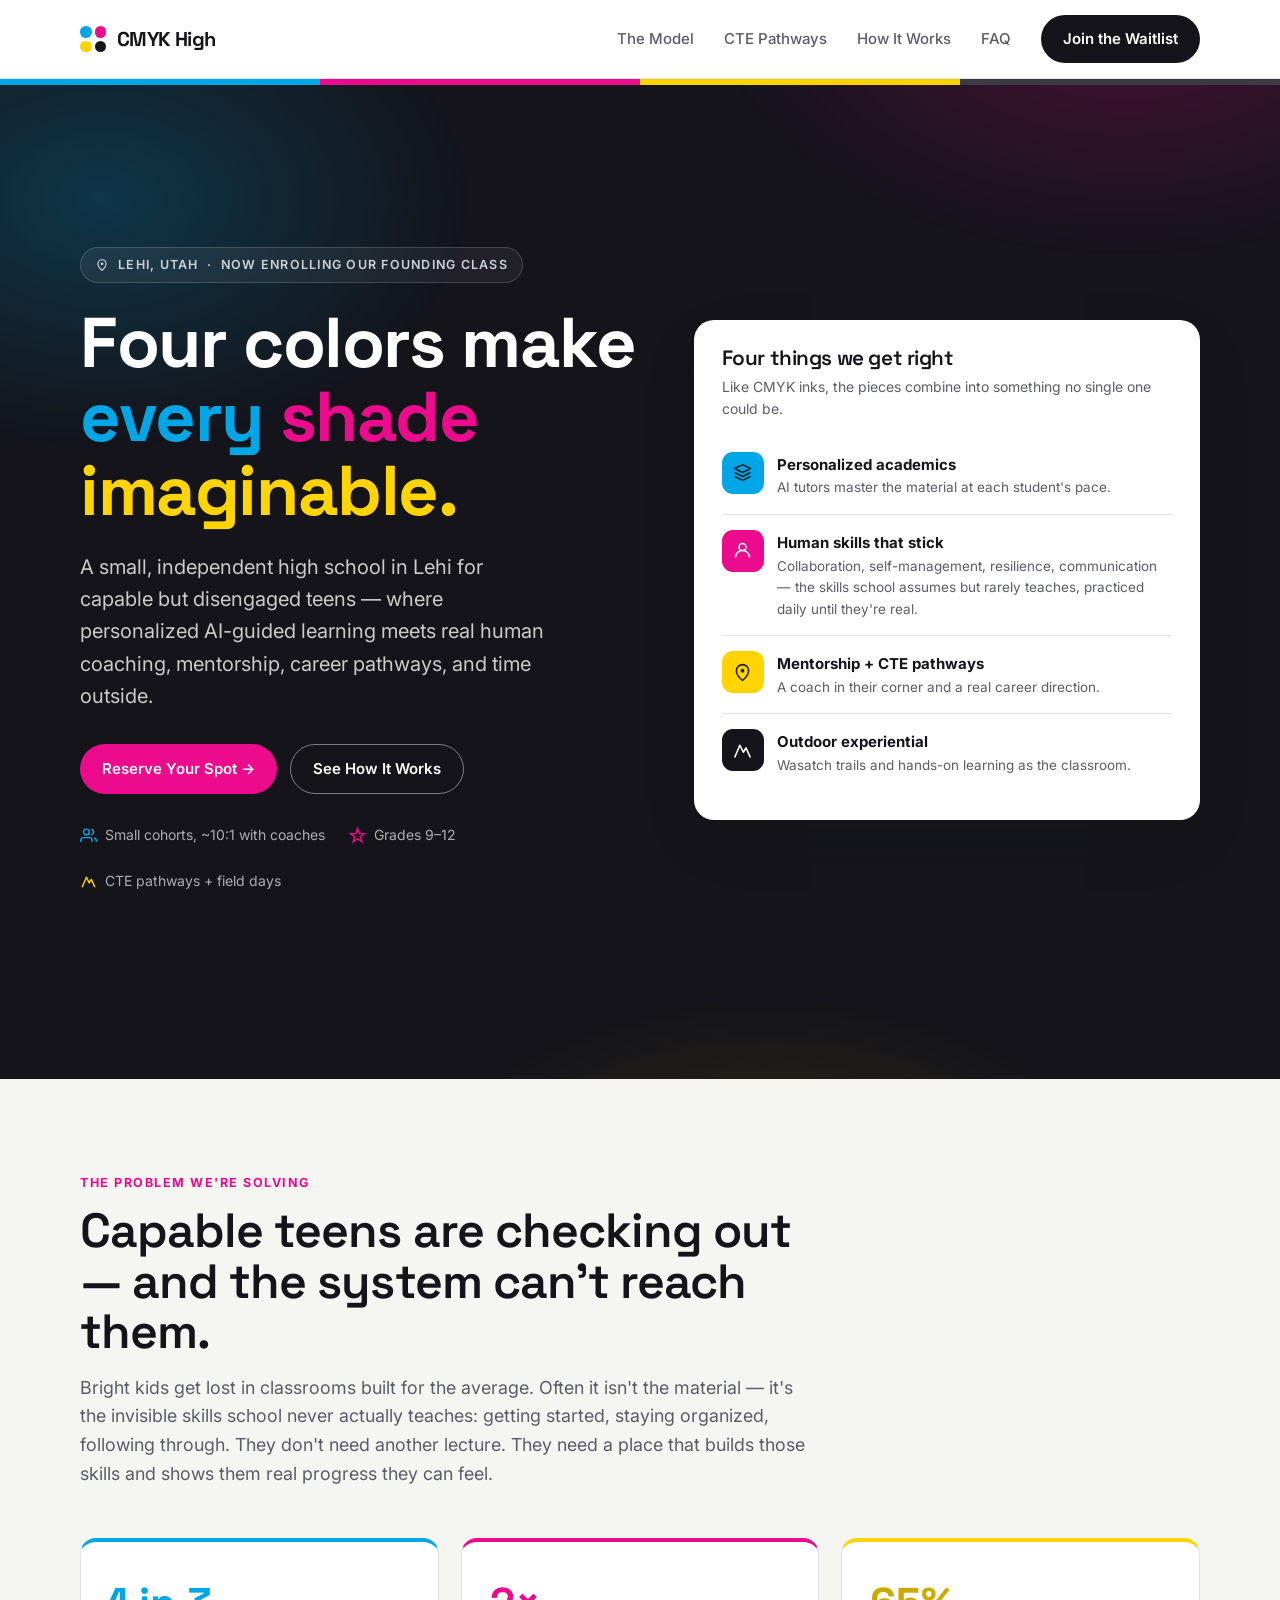
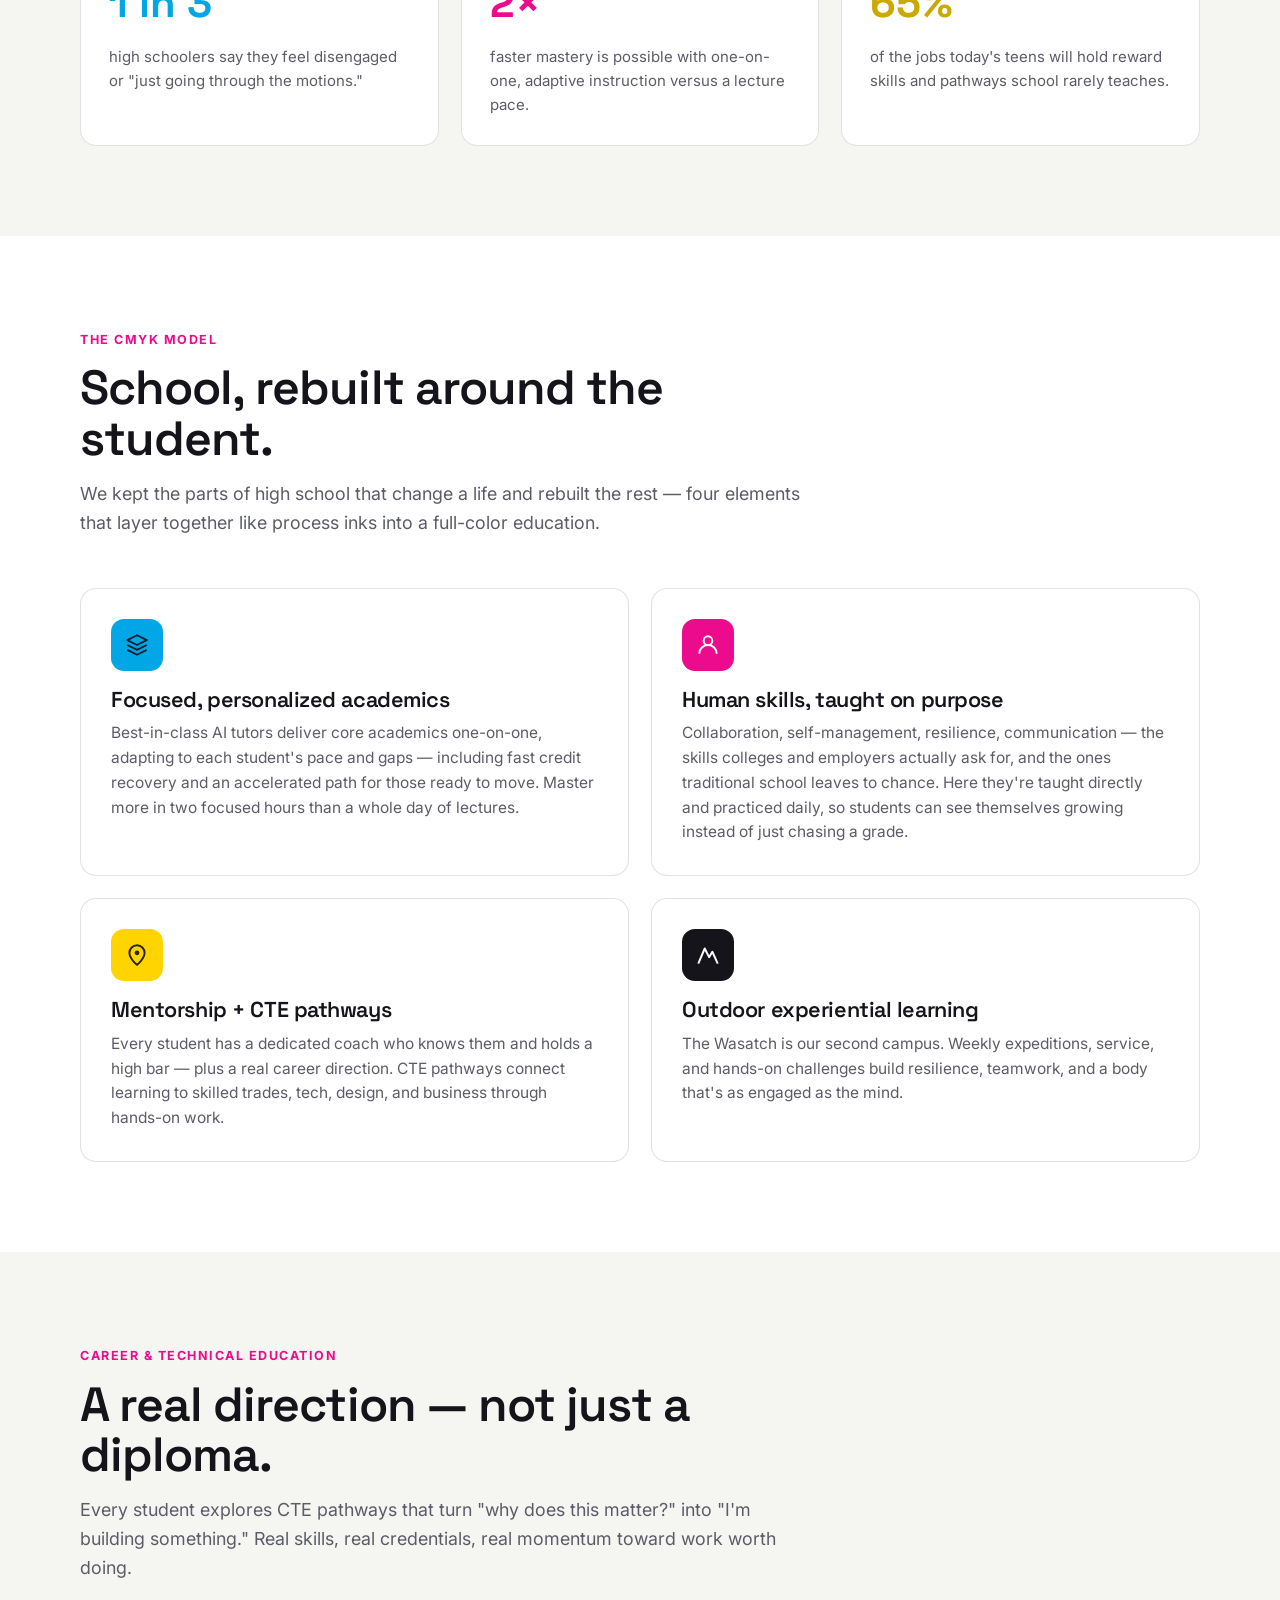
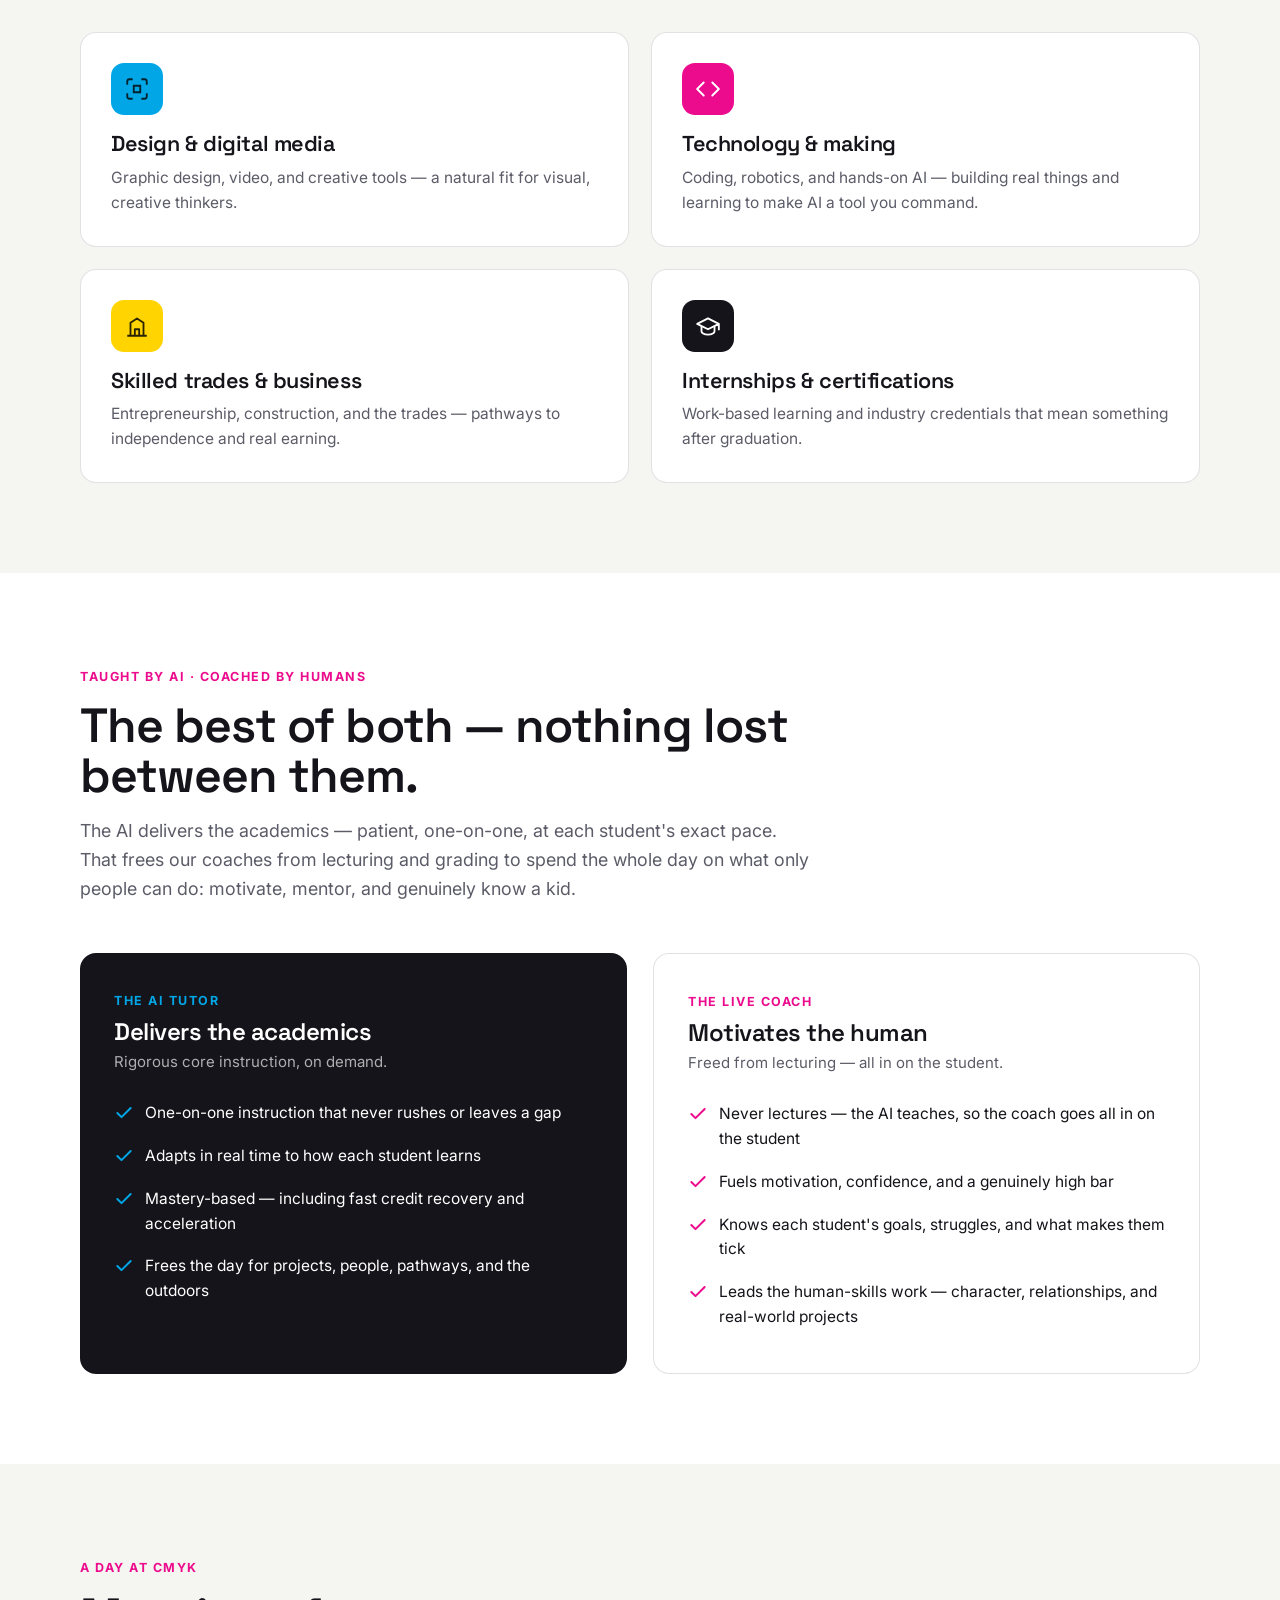
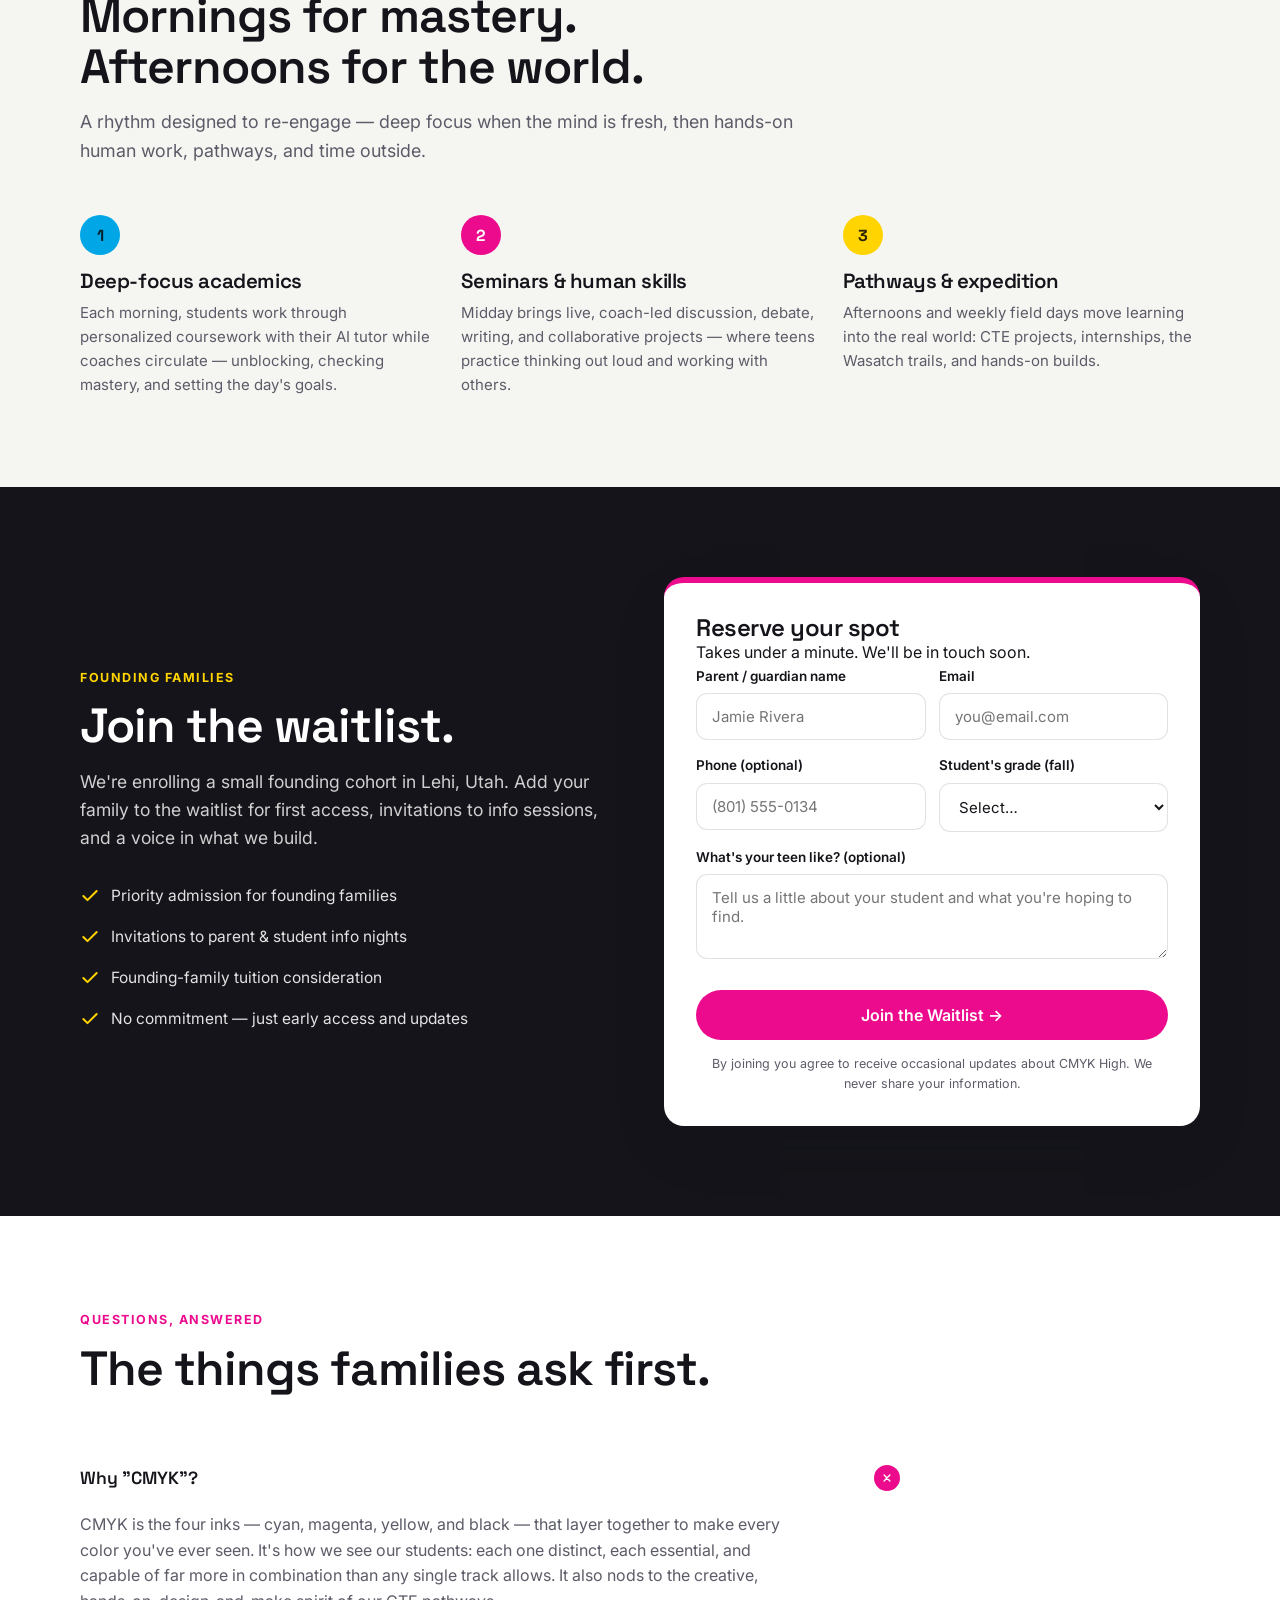
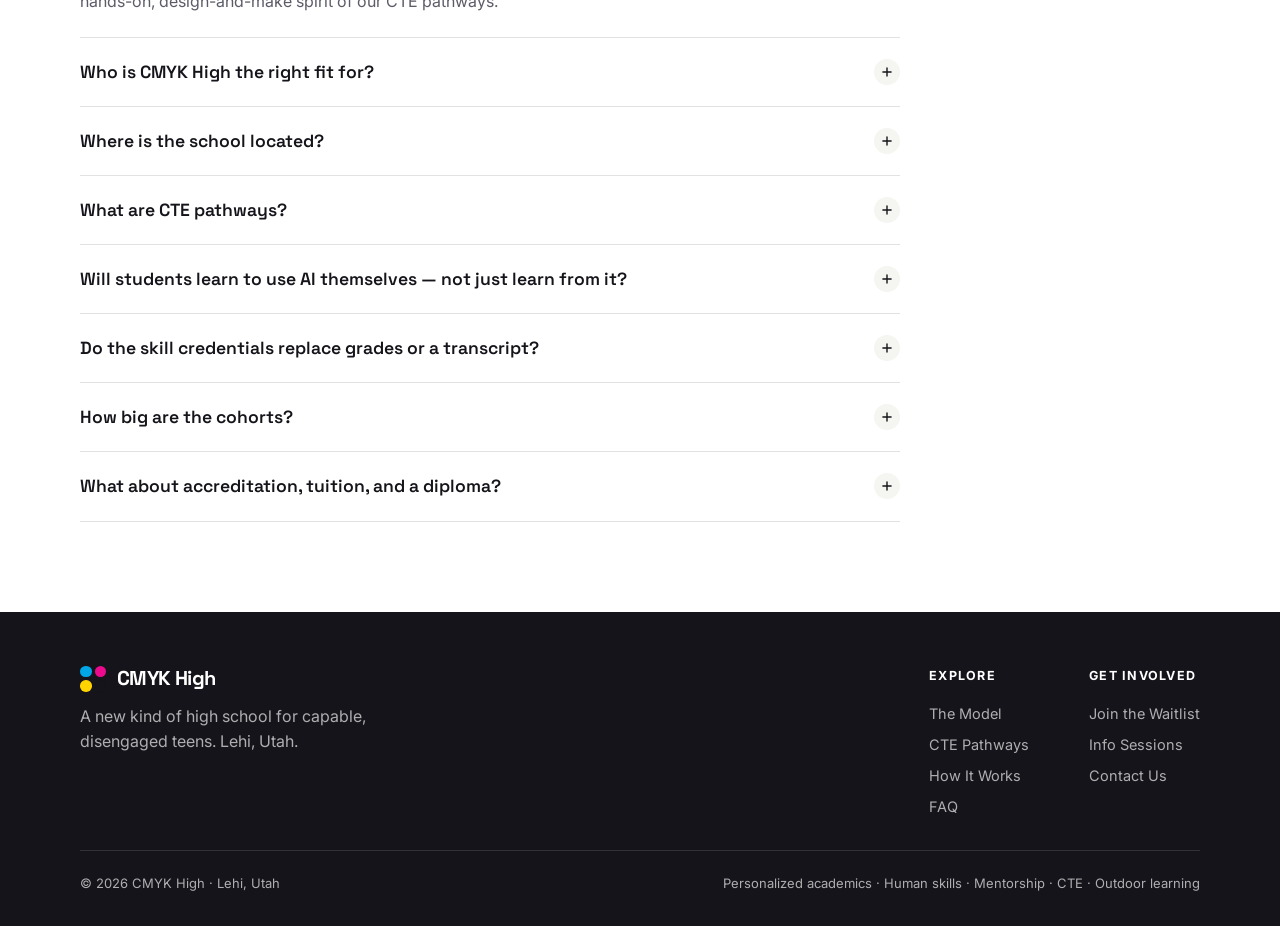
==== index.html @ d6077645 "Sharpen landing-page messaging around audience and AI-coach model - Reframe human-skills copy around" ====
<!DOCTYPE html>
<html lang="en">
<head>
<meta charset="UTF-8" />
<meta name="viewport" content="width=device-width, initial-scale=1.0" />
<title>CMYK High — A New Kind of High School in Lehi, Utah</title>
<meta name="description" content="CMYK High is a small, independent high school in Lehi, Utah for capable but disengaged teens. Personalized AI-guided academics, live human coaching, real mentorship, CTE pathways, and outdoor experiential learning." />
<link rel="preconnect" href="https://fonts.googleapis.com" />
<link rel="preconnect" href="https://fonts.gstatic.com" crossorigin />
<link href="https://fonts.googleapis.com/css2?family=Space+Grotesk:wght@400;500;600;700&family=Inter:wght@400;500;600;700&display=swap" rel="stylesheet" />
<style>
  :root {
    --cyan: #00A6E6;
    --magenta: #EC0B8C;
    --yellow: #FFD400;
    --key: #14141a;
    --ink: #14141a;
    --muted: #5c5c68;
    --paper: #ffffff;
    --paper-2: #f5f5f2;
    --line: rgba(20, 20, 26, 0.12);
    --shadow: 0 22px 60px -24px rgba(20, 20, 26, 0.4);
    --radius: 16px;
  }

  * { box-sizing: border-box; margin: 0; padding: 0; }
  html { scroll-behavior: smooth; }
  body {
    font-family: 'Inter', system-ui, -apple-system, sans-serif;
    color: var(--ink); background: var(--paper); line-height: 1.6;
    -webkit-font-smoothing: antialiased;
  }
  h1, h2, h3, .brand { font-family: 'Space Grotesk', system-ui, sans-serif; line-height: 1.05; font-weight: 600; letter-spacing: -0.02em; }
  a { color: inherit; text-decoration: none; }
  .wrap { width: min(1120px, 92vw); margin: 0 auto; }

  /* CMYK LOGO MARK */
  .mark { display: inline-grid; grid-template-columns: 1fr 1fr; gap: 3px; width: 26px; height: 26px; flex: none; }
  .mark span { border-radius: 50%; display: block; width: 100%; aspect-ratio: 1; }
  .mark .c { background: var(--cyan); }
  .mark .m { background: var(--magenta); }
  .mark .y { background: var(--yellow); }
  .mark .k { background: var(--key); }

  /* NAV */
  header.nav { position: sticky; top: 0; z-index: 50; background: rgba(255,255,255,.85); backdrop-filter: blur(12px); border-bottom: 1px solid var(--line); }
  .nav-inner { display: flex; align-items: center; justify-content: space-between; padding: 15px 0; }
  .brand { display: flex; align-items: center; gap: 11px; font-size: 20px; font-weight: 700; }
  .brand .name { letter-spacing: -0.03em; }
  .nav-links { display: flex; gap: 30px; align-items: center; font-size: 15px; font-weight: 500; }
  .nav-links a { color: var(--muted); transition: color .2s; }
  .nav-links a:hover { color: var(--ink); }
  .btn {
    display: inline-flex; align-items: center; justify-content: center; gap: 8px;
    background: var(--key); color: #fff; padding: 12px 22px; border-radius: 999px;
    font-weight: 600; font-size: 15px; border: none; cursor: pointer;
    transition: transform .15s ease, background .2s ease; font-family: 'Inter', sans-serif;
  }
  .btn:hover { transform: translateY(-1px); }
  .btn.cyan { background: var(--cyan); color: #04222d; }
  .btn.magenta { background: var(--magenta); color: #fff; }
  .btn.yellow { background: var(--yellow); color: #2b2400; }
  .btn.ghost { background: transparent; color: var(--ink); border: 1.5px solid var(--ink); }
  .btn.ghost:hover { background: var(--ink); color: #fff; }
  .nav-links .btn { color: #fff; }
  @media (max-width: 820px) { .nav-links a:not(.btn) { display: none; } }

  /* HERO */
  .hero { position: relative; overflow: hidden; background: var(--key); color: #fff; }
  .hero .bars { position: absolute; top: 0; left: 0; right: 0; height: 6px; display: flex; z-index: 3; }
  .hero .bars i { flex: 1; }
  .hero .bars .c { background: var(--cyan); } .hero .bars .m { background: var(--magenta); }
  .hero .bars .y { background: var(--yellow); } .hero .bars .k { background: #3a3a44; }
  .hero::after {
    content: ""; position: absolute; inset: 0; pointer-events: none; opacity: .85;
    background:
      radial-gradient(680px 420px at 88% -8%, rgba(236,11,140,.30), transparent 62%),
      radial-gradient(620px 420px at 8% 12%, rgba(0,166,230,.28), transparent 60%),
      radial-gradient(700px 460px at 60% 118%, rgba(255,212,0,.18), transparent 58%);
  }
  .hero-inner { position: relative; z-index: 2; padding: 78px 0 96px; display: grid; grid-template-columns: 1.05fr .95fr; gap: 54px; align-items: center; }
  @media (max-width: 920px) { .hero-inner { grid-template-columns: 1fr; padding: 58px 0 72px; gap: 34px; } }
  .eyebrow {
    display: inline-flex; align-items: center; gap: 9px; font-size: 12.5px; font-weight: 600;
    letter-spacing: .1em; text-transform: uppercase; color: #cdd3da;
    background: rgba(255,255,255,.06); border: 1px solid rgba(255,255,255,.16);
    padding: 7px 14px; border-radius: 999px; margin-bottom: 24px;
  }
  .hero h1 { font-size: clamp(2.6rem, 6vw, 4.4rem); font-weight: 700; }
  .hero h1 .c { color: var(--cyan); } .hero h1 .m { color: var(--magenta); } .hero h1 .y { color: var(--yellow); }
  .hero p.lead { margin-top: 22px; font-size: clamp(1.05rem, 1.6vw, 1.26rem); color: rgba(255,255,255,.78); max-width: 36ch; }
  .hero-cta { margin-top: 32px; display: flex; gap: 13px; flex-wrap: wrap; }
  .hero-meta { margin-top: 30px; display: flex; gap: 24px; flex-wrap: wrap; font-size: 14px; color: rgba(255,255,255,.66); }
  .hero-meta span { display: inline-flex; align-items: center; gap: 8px; }
  .hero-meta svg { width: 17px; height: 17px; }

  /* HERO CARD */
  .hero-card { background: #fff; color: var(--ink); border-radius: 20px; padding: 28px; box-shadow: var(--shadow); }
  .hero-card h3 { font-size: 1.3rem; }
  .hero-card p.small { font-size: 14px; color: var(--muted); margin-top: 6px; }
  .pillar-row { display: flex; align-items: flex-start; gap: 13px; padding: 15px 0; border-top: 1px solid var(--line); }
  .pillar-row:first-of-type { border-top: none; }
  .pillar-ic { flex: none; width: 42px; height: 42px; border-radius: 11px; display: grid; place-items: center; color: #fff; }
  .pillar-ic svg { width: 21px; height: 21px; }
  .pillar-ic.c { background: var(--cyan); color: #04222d; } .pillar-ic.m { background: var(--magenta); }
  .pillar-ic.y { background: var(--yellow); color: #2b2400; } .pillar-ic.k { background: var(--key); }
  .pillar-row b { font-size: 15px; }
  .pillar-row span { font-size: 13.5px; color: var(--muted); display: block; }

  /* SECTIONS */
  section { padding: 90px 0; }
  .sec-head { max-width: 730px; margin-bottom: 50px; }
  .sec-head .tag { font-size: 12.5px; font-weight: 700; letter-spacing: .12em; text-transform: uppercase; color: var(--magenta); }
  .sec-head h2 { font-size: clamp(2rem, 3.8vw, 3rem); margin-top: 12px; }
  .sec-head p { font-size: 1.12rem; color: var(--muted); margin-top: 16px; }
  .band { background: var(--paper-2); }

  /* STATS */
  .stat-grid { display: grid; grid-template-columns: repeat(3, 1fr); gap: 22px; }
  @media (max-width: 760px) { .stat-grid { grid-template-columns: 1fr; } }
  .stat { background: #fff; border: 1px solid var(--line); border-radius: var(--radius); padding: 28px; border-top: 4px solid var(--cyan); }
  .stat:nth-child(2) { border-top-color: var(--magenta); }
  .stat:nth-child(3) { border-top-color: var(--yellow); }
  .stat .n { font-family: 'Space Grotesk', sans-serif; font-size: 2.6rem; font-weight: 700; }
  .stat p { margin-top: 8px; color: var(--muted); font-size: 15px; }

  /* CARDS GRID */
  .grid-4 { display: grid; grid-template-columns: repeat(2, 1fr); gap: 22px; }
  @media (max-width: 820px) { .grid-4 { grid-template-columns: 1fr; } }
  .card { background: #fff; border: 1px solid var(--line); border-radius: var(--radius); padding: 30px; transition: transform .2s ease, box-shadow .2s ease; position: relative; overflow: hidden; }
  .card:hover { transform: translateY(-3px); box-shadow: var(--shadow); }
  .card .ic { width: 52px; height: 52px; border-radius: 13px; display: grid; place-items: center; color: #fff; margin-bottom: 18px; }
  .card .ic svg { width: 26px; height: 26px; }
  .card .ic.c { background: var(--cyan); color: #04222d; } .card .ic.m { background: var(--magenta); }
  .card .ic.y { background: var(--yellow); color: #2b2400; } .card .ic.k { background: var(--key); }
  .card h3 { font-size: 1.35rem; }
  .card p { margin-top: 10px; color: var(--muted); font-size: 15.5px; }

  /* HOW */
  .how { display: grid; grid-template-columns: repeat(3, 1fr); gap: 24px; }
  @media (max-width: 820px) { .how { grid-template-columns: 1fr; } }
  .step .num { font-family: 'Space Grotesk', sans-serif; font-size: 1rem; font-weight: 700; color: #fff; width: 40px; height: 40px; border-radius: 50%; display: grid; place-items: center; margin-bottom: 16px; }
  .step:nth-child(1) .num { background: var(--cyan); color: #04222d; }
  .step:nth-child(2) .num { background: var(--magenta); }
  .step:nth-child(3) .num { background: var(--yellow); color: #2b2400; }
  .step h3 { font-size: 1.28rem; }
  .step p { margin-top: 8px; color: var(--muted); font-size: 15px; }

  /* SPLIT */
  .split { display: grid; grid-template-columns: 1fr 1fr; gap: 26px; }
  @media (max-width: 820px) { .split { grid-template-columns: 1fr; } }
  .split-card { border-radius: var(--radius); padding: 34px; }
  .split-card.ai { background: var(--key); color: #fff; }
  .split-card.human { background: #fff; border: 1px solid var(--line); }
  .split-card .kicker { font-size: 12.5px; letter-spacing: .12em; text-transform: uppercase; font-weight: 700; }
  .split-card.ai .kicker { color: var(--cyan); }
  .split-card.human .kicker { color: var(--magenta); }
  .split-card h3 { font-size: 1.5rem; margin-top: 6px; }
  .split-card ul { list-style: none; margin-top: 18px; }
  .split-card li { display: flex; gap: 11px; padding: 9px 0; font-size: 15.5px; }
  .split-card li svg { flex: none; width: 20px; height: 20px; margin-top: 2px; }
  .split-card.ai li svg { color: var(--cyan); }
  .split-card.human li svg { color: var(--magenta); }
  .split-card p.mut { margin-top: 6px; font-size: 15px; }
  .split-card.ai p.mut { color: rgba(255,255,255,.66); }
  .split-card.human p.mut { color: var(--muted); }

  /* WAITLIST */
  .waitlist { background: var(--key); color: #fff; }
  .wl-grid { display: grid; grid-template-columns: 1fr 1fr; gap: 48px; align-items: center; }
  @media (max-width: 860px) { .wl-grid { grid-template-columns: 1fr; gap: 34px; } }
  .waitlist .tag { color: var(--yellow); font-size: 12.5px; font-weight: 700; letter-spacing: .12em; text-transform: uppercase; }
  .waitlist h2 { font-size: clamp(2rem, 3.8vw, 3rem); margin-top: 12px; }
  .waitlist p.lead { color: rgba(255,255,255,.8); margin-top: 16px; font-size: 1.1rem; }
  .wl-perks { margin-top: 24px; list-style: none; }
  .wl-perks li { display: flex; gap: 11px; padding: 8px 0; color: rgba(255,255,255,.88); font-size: 15.5px; }
  .wl-perks svg { flex: none; width: 20px; height: 20px; color: var(--yellow); margin-top: 2px; }
  .form-card { background: #fff; color: var(--ink); border-radius: 20px; padding: 32px; box-shadow: var(--shadow); border-top: 6px solid var(--magenta); }
  .form-card h3 { font-size: 1.5rem; }
  .form-card > p { color: var(--muted); font-size: 15px; margin-top: 6px; margin-bottom: 22px; }
  .field { margin-bottom: 15px; }
  .field label { display: block; font-size: 13.5px; font-weight: 600; margin-bottom: 6px; }
  .field input, .field select, .field textarea {
    width: 100%; padding: 13px 15px; border: 1.5px solid var(--line); border-radius: 11px;
    font-family: inherit; font-size: 15px; color: var(--ink); background: #fff;
    transition: border-color .2s, box-shadow .2s;
  }
  .field input:focus, .field select:focus, .field textarea:focus { outline: none; border-color: var(--magenta); box-shadow: 0 0 0 3px rgba(236,11,140,.14); }
  .row2 { display: grid; grid-template-columns: 1fr 1fr; gap: 13px; }
  @media (max-width: 460px) { .row2 { grid-template-columns: 1fr; } }
  .form-card button { width: 100%; margin-top: 8px; padding: 15px; font-size: 16px; }
  .form-note { font-size: 12.5px; color: var(--muted); margin-top: 14px; text-align: center; }
  .form-success { display: none; text-align: center; padding: 20px 6px; }
  .form-success .badge { width: 62px; height: 62px; border-radius: 50%; background: rgba(236,11,140,.12); color: var(--magenta); display: grid; place-items: center; margin: 0 auto 16px; }
  .form-success .badge svg { width: 30px; height: 30px; }
  .form-success h3 { font-size: 1.5rem; }
  .form-success p { color: var(--muted); margin-top: 10px; font-size: 15px; }
  .spot { display: inline-block; margin-top: 16px; font-weight: 600; color: var(--ink); background: var(--paper-2); padding: 8px 16px; border-radius: 999px; font-size: 14px; }

  /* FAQ */
  details { border-bottom: 1px solid var(--line); }
  details summary { cursor: pointer; list-style: none; padding: 20px 0; font-weight: 600; font-size: 1.1rem; display: flex; justify-content: space-between; align-items: center; gap: 20px; font-family: 'Space Grotesk', sans-serif; }
  details summary::-webkit-details-marker { display: none; }
  details summary .chev { flex: none; width: 26px; height: 26px; border-radius: 50%; background: var(--paper-2); display: grid; place-items: center; transition: transform .2s, background .2s, color .2s; }
  details[open] summary .chev { transform: rotate(45deg); background: var(--magenta); color: #fff; }
  details p { padding: 0 0 22px; color: var(--muted); max-width: 72ch; }

  /* FOOTER */
  footer { background: var(--key); color: rgba(255,255,255,.66); padding: 54px 0 32px; }
  .foot-top { display: flex; justify-content: space-between; gap: 30px; flex-wrap: wrap; padding-bottom: 28px; border-bottom: 1px solid rgba(255,255,255,.12); }
  .foot-top .brand { color: #fff; }
  .foot-cols { display: flex; gap: 60px; flex-wrap: wrap; }
  .foot-cols h4 { color: #fff; font-family: 'Inter'; font-size: 12.5px; text-transform: uppercase; letter-spacing: .1em; margin-bottom: 12px; }
  .foot-cols a { display: block; padding: 4px 0; font-size: 14.5px; transition: color .2s; }
  .foot-cols a:hover { color: var(--cyan); }
  .foot-bottom { padding-top: 22px; font-size: 13px; display: flex; justify-content: space-between; gap: 16px; flex-wrap: wrap; }
</style>
</head>
<body>

<!-- NAV -->
<header class="nav">
  <div class="wrap nav-inner">
    <a href="#top" class="brand">
      <span class="mark"><span class="c"></span><span class="m"></span><span class="y"></span><span class="k"></span></span>
      <span class="name">CMYK High</span>
    </a>
    <nav class="nav-links">
      <a href="#model">The Model</a>
      <a href="#pathways">CTE Pathways</a>
      <a href="#how">How It Works</a>
      <a href="#faq">FAQ</a>
      <a href="#waitlist" class="btn">Join the Waitlist</a>
    </nav>
  </div>
</header>

<!-- HERO -->
<section class="hero" id="top">
  <div class="bars"><i class="c"></i><i class="m"></i><i class="y"></i><i class="k"></i></div>
  <div class="wrap hero-inner">
    <div>
      <span class="eyebrow">
        <svg width="14" height="14" viewBox="0 0 24 24" fill="none"><path d="M12 21s-7-5.4-7-11a7 7 0 0114 0c0 5.6-7 11-7 11z" stroke="currentColor" stroke-width="2"/><circle cx="12" cy="10" r="2.4" fill="currentColor"/></svg>
        Lehi, Utah &nbsp;·&nbsp; Now enrolling our founding class
      </span>
      <h1>Four colors make <span class="c">every</span> <span class="m">shade</span> <span class="y">imaginable.</span></h1>
      <p class="lead">A small, independent high school in Lehi for capable but disengaged teens — where personalized AI-guided learning meets real human coaching, mentorship, career pathways, and time outside.</p>
      <div class="hero-cta">
        <a href="#waitlist" class="btn magenta">Reserve Your Spot →</a>
        <a href="#model" class="btn ghost" style="color:#fff; border-color:rgba(255,255,255,.45);">See How It Works</a>
      </div>
      <div class="hero-meta">
        <span><svg viewBox="0 0 24 24" fill="none" stroke="var(--cyan)"><path d="M17 21v-2a4 4 0 00-4-4H5a4 4 0 00-4 4v2M9 11a4 4 0 100-8 4 4 0 000 8zM23 21v-2a4 4 0 00-3-3.9M16 3.1a4 4 0 010 7.8" stroke-width="2"/></svg> Small cohorts, ~10:1 with coaches</span>
        <span><svg viewBox="0 0 24 24" fill="none" stroke="var(--magenta)"><path d="M12 2l2.4 7.4H22l-6 4.4 2.3 7.2L12 16.6 5.7 21l2.3-7.2-6-4.4h7.6L12 2z" stroke-width="2"/></svg> Grades 9–12</span>
        <span><svg viewBox="0 0 24 24" fill="none" stroke="var(--yellow)"><path d="M3 20l6-14 4 8 3-5 5 11" stroke-width="2" stroke-linejoin="round"/></svg> CTE pathways + field days</span>
      </div>
    </div>

    <div class="hero-card">
      <h3>Four things we get right</h3>
      <p class="small">Like CMYK inks, the pieces combine into something no single one could be.</p>
      <div style="margin-top:16px;">
        <div class="pillar-row">
          <div class="pillar-ic c"><svg viewBox="0 0 24 24" fill="none"><path d="M12 3l9 4.5-9 4.5-9-4.5L12 3zM3 12l9 4.5L21 12M3 16.5L12 21l9-4.5" stroke="currentColor" stroke-width="1.8" stroke-linejoin="round"/></svg></div>
          <div><b>Personalized academics</b><span>AI tutors master the material at each student's pace.</span></div>
        </div>
        <div class="pillar-row">
          <div class="pillar-ic m"><svg viewBox="0 0 24 24" fill="none"><path d="M12 12a4 4 0 100-8 4 4 0 000 8zM4 20a8 8 0 0116 0" stroke="currentColor" stroke-width="1.8"/></svg></div>
          <div><b>Human skills that stick</b><span>Collaboration, self-management, resilience, communication — the skills school assumes but rarely teaches, practiced daily until they're real.</span></div>
        </div>
        <div class="pillar-row">
          <div class="pillar-ic y"><svg viewBox="0 0 24 24" fill="none"><path d="M12 21s-7-5.4-7-11a7 7 0 0114 0c0 5.6-7 11-7 11z" stroke="currentColor" stroke-width="1.8"/><circle cx="12" cy="10" r="2.2" fill="currentColor"/></svg></div>
          <div><b>Mentorship + CTE pathways</b><span>A coach in their corner and a real career direction.</span></div>
        </div>
        <div class="pillar-row">
          <div class="pillar-ic k"><svg viewBox="0 0 24 24" fill="none"><path d="M3 20l6-14 4 8 3-5 5 11" stroke="currentColor" stroke-width="1.8" stroke-linejoin="round"/></svg></div>
          <div><b>Outdoor experiential</b><span>Wasatch trails and hands-on learning as the classroom.</span></div>
        </div>
      </div>
    </div>
  </div>
</section>

<!-- PROBLEM -->
<section class="band" id="problem">
  <div class="wrap">
    <div class="sec-head">
      <span class="tag">The problem we're solving</span>
      <h2>Capable teens are checking out — and the system can't reach them.</h2>
      <p>Bright kids get lost in classrooms built for the average. Often it isn't the material — it's the invisible skills school never actually teaches: getting started, staying organized, following through. They don't need another lecture. They need a place that builds those skills and shows them real progress they can feel.</p>
    </div>
    <div class="stat-grid">
      <div class="stat"><div class="n" style="color:var(--cyan)">1 in 3</div><p>high schoolers say they feel disengaged or "just going through the motions."</p></div>
      <div class="stat"><div class="n" style="color:var(--magenta)">2×</div><p>faster mastery is possible with one-on-one, adaptive instruction versus a lecture pace.</p></div>
      <div class="stat"><div class="n" style="color:#caa900">65%</div><p>of the jobs today's teens will hold reward skills and pathways school rarely teaches.</p></div>
    </div>
  </div>
</section>

<!-- MODEL -->
<section id="model">
  <div class="wrap">
    <div class="sec-head">
      <span class="tag">The CMYK model</span>
      <h2>School, rebuilt around the student.</h2>
      <p>We kept the parts of high school that change a life and rebuilt the rest — four elements that layer together like process inks into a full-color education.</p>
    </div>
    <div class="grid-4">
      <div class="card">
        <div class="ic c"><svg viewBox="0 0 24 24" fill="none"><path d="M12 3l9 4.5-9 4.5-9-4.5L12 3zM3 12l9 4.5L21 12M3 16.5L12 21l9-4.5" stroke="currentColor" stroke-width="1.8" stroke-linejoin="round"/></svg></div>
        <h3>Focused, personalized academics</h3>
        <p>Best-in-class AI tutors deliver core academics one-on-one, adapting to each student's pace and gaps — including fast credit recovery and an accelerated path for those ready to move. Master more in two focused hours than a whole day of lectures.</p>
      </div>
      <div class="card">
        <div class="ic m"><svg viewBox="0 0 24 24" fill="none"><path d="M12 12a4 4 0 100-8 4 4 0 000 8zM4 20a8 8 0 0116 0" stroke="currentColor" stroke-width="1.8"/></svg></div>
        <h3>Human skills, taught on purpose</h3>
        <p>Collaboration, self-management, resilience, communication — the skills colleges and employers actually ask for, and the ones traditional school leaves to chance. Here they're taught directly and practiced daily, so students can see themselves growing instead of just chasing a grade.</p>
      </div>
      <div class="card">
        <div class="ic y"><svg viewBox="0 0 24 24" fill="none"><path d="M12 21s-7-5.4-7-11a7 7 0 0114 0c0 5.6-7 11-7 11z" stroke="currentColor" stroke-width="1.8"/><circle cx="12" cy="10" r="2.2" fill="currentColor"/></svg></div>
        <h3>Mentorship + CTE pathways</h3>
        <p>Every student has a dedicated coach who knows them and holds a high bar — plus a real career direction. CTE pathways connect learning to skilled trades, tech, design, and business through hands-on work.</p>
      </div>
      <div class="card">
        <div class="ic k"><svg viewBox="0 0 24 24" fill="none"><path d="M3 20l6-14 4 8 3-5 5 11" stroke="currentColor" stroke-width="1.8" stroke-linejoin="round"/></svg></div>
        <h3>Outdoor experiential learning</h3>
        <p>The Wasatch is our second campus. Weekly expeditions, service, and hands-on challenges build resilience, teamwork, and a body that's as engaged as the mind.</p>
      </div>
    </div>
  </div>
</section>

<!-- CTE PATHWAYS -->
<section class="band" id="pathways">
  <div class="wrap">
    <div class="sec-head">
      <span class="tag">Career &amp; technical education</span>
      <h2>A real direction — not just a diploma.</h2>
      <p>Every student explores CTE pathways that turn "why does this matter?" into "I'm building something." Real skills, real credentials, real momentum toward work worth doing.</p>
    </div>
    <div class="grid-4">
      <div class="card">
        <div class="ic c"><svg viewBox="0 0 24 24" fill="none"><path d="M8 3H5a2 2 0 00-2 2v3m0 8v3a2 2 0 002 2h3m8-18h3a2 2 0 012 2v3m0 8v3a2 2 0 01-2 2h-3M9 9h6v6H9z" stroke="currentColor" stroke-width="1.7"/></svg></div>
        <h3>Design &amp; digital media</h3>
        <p>Graphic design, video, and creative tools — a natural fit for visual, creative thinkers.</p>
      </div>
      <div class="card">
        <div class="ic m"><svg viewBox="0 0 24 24" fill="none"><path d="M16 18l6-6-6-6M8 6l-6 6 6 6" stroke="currentColor" stroke-width="1.8" stroke-linecap="round" stroke-linejoin="round"/></svg></div>
        <h3>Technology &amp; making</h3>
        <p>Coding, robotics, and hands-on AI — building real things and learning to make AI a tool you command.</p>
      </div>
      <div class="card">
        <div class="ic y"><svg viewBox="0 0 24 24" fill="none"><path d="M3 21h18M6 21V9l6-4 6 4v12M10 21v-6h4v6" stroke="currentColor" stroke-width="1.7" stroke-linejoin="round"/></svg></div>
        <h3>Skilled trades &amp; business</h3>
        <p>Entrepreneurship, construction, and the trades — pathways to independence and real earning.</p>
      </div>
      <div class="card">
        <div class="ic k"><svg viewBox="0 0 24 24" fill="none"><path d="M22 10v6M2 10l10-5 10 5-10 5z" stroke="currentColor" stroke-width="1.7" stroke-linejoin="round"/><path d="M6 12v5c0 1 2 3 6 3s6-2 6-3v-5" stroke="currentColor" stroke-width="1.7"/></svg></div>
        <h3>Internships &amp; certifications</h3>
        <p>Work-based learning and industry credentials that mean something after graduation.</p>
      </div>
    </div>
  </div>
</section>

<!-- SPLIT -->
<section id="taught">
  <div class="wrap">
    <div class="sec-head">
      <span class="tag">Taught by AI · coached by humans</span>
      <h2>The best of both — nothing lost between them.</h2>
      <p>The AI delivers the academics — patient, one-on-one, at each student's exact pace. That frees our coaches from lecturing and grading to spend the whole day on what only people can do: motivate, mentor, and genuinely know a kid.</p>
    </div>
    <div class="split">
      <div class="split-card ai">
        <span class="kicker">The AI Tutor</span>
        <h3>Delivers the academics</h3>
        <p class="mut">Rigorous core instruction, on demand.</p>
        <ul>
          <li><svg viewBox="0 0 24 24" fill="none"><path d="M20 6L9 17l-5-5" stroke="currentColor" stroke-width="2.4" stroke-linecap="round" stroke-linejoin="round"/></svg> One-on-one instruction that never rushes or leaves a gap</li>
          <li><svg viewBox="0 0 24 24" fill="none"><path d="M20 6L9 17l-5-5" stroke="currentColor" stroke-width="2.4" stroke-linecap="round" stroke-linejoin="round"/></svg> Adapts in real time to how each student learns</li>
          <li><svg viewBox="0 0 24 24" fill="none"><path d="M20 6L9 17l-5-5" stroke="currentColor" stroke-width="2.4" stroke-linecap="round" stroke-linejoin="round"/></svg> Mastery-based — including fast credit recovery and acceleration</li>
          <li><svg viewBox="0 0 24 24" fill="none"><path d="M20 6L9 17l-5-5" stroke="currentColor" stroke-width="2.4" stroke-linecap="round" stroke-linejoin="round"/></svg> Frees the day for projects, people, pathways, and the outdoors</li>
        </ul>
      </div>
      <div class="split-card human">
        <span class="kicker">The Live Coach</span>
        <h3>Motivates the human</h3>
        <p class="mut">Freed from lecturing — all in on the student.</p>
        <ul>
          <li><svg viewBox="0 0 24 24" fill="none"><path d="M20 6L9 17l-5-5" stroke="currentColor" stroke-width="2.4" stroke-linecap="round" stroke-linejoin="round"/></svg> Never lectures — the AI teaches, so the coach goes all in on the student</li>
          <li><svg viewBox="0 0 24 24" fill="none"><path d="M20 6L9 17l-5-5" stroke="currentColor" stroke-width="2.4" stroke-linecap="round" stroke-linejoin="round"/></svg> Fuels motivation, confidence, and a genuinely high bar</li>
          <li><svg viewBox="0 0 24 24" fill="none"><path d="M20 6L9 17l-5-5" stroke="currentColor" stroke-width="2.4" stroke-linecap="round" stroke-linejoin="round"/></svg> Knows each student's goals, struggles, and what makes them tick</li>
          <li><svg viewBox="0 0 24 24" fill="none"><path d="M20 6L9 17l-5-5" stroke="currentColor" stroke-width="2.4" stroke-linecap="round" stroke-linejoin="round"/></svg> Leads the human-skills work — character, relationships, and real-world projects</li>
        </ul>
      </div>
    </div>
  </div>
</section>

<!-- HOW -->
<section class="band" id="how">
  <div class="wrap">
    <div class="sec-head">
      <span class="tag">A day at CMYK</span>
      <h2>Mornings for mastery. Afternoons for the world.</h2>
      <p>A rhythm designed to re-engage — deep focus when the mind is fresh, then hands-on human work, pathways, and time outside.</p>
    </div>
    <div class="how">
      <div class="step">
        <div class="num">1</div>
        <h3>Deep-focus academics</h3>
        <p>Each morning, students work through personalized coursework with their AI tutor while coaches circulate — unblocking, checking mastery, and setting the day's goals.</p>
      </div>
      <div class="step">
        <div class="num">2</div>
        <h3>Seminars &amp; human skills</h3>
        <p>Midday brings live, coach-led discussion, debate, writing, and collaborative projects — where teens practice thinking out loud and working with others.</p>
      </div>
      <div class="step">
        <div class="num">3</div>
        <h3>Pathways &amp; expedition</h3>
        <p>Afternoons and weekly field days move learning into the real world: CTE projects, internships, the Wasatch trails, and hands-on builds.</p>
      </div>
    </div>
  </div>
</section>

<!-- WAITLIST -->
<section class="waitlist" id="waitlist">
  <div class="wrap wl-grid">
    <div>
      <span class="tag">Founding families</span>
      <h2>Join the waitlist.</h2>
      <p class="lead">We're enrolling a small founding cohort in Lehi, Utah. Add your family to the waitlist for first access, invitations to info sessions, and a voice in what we build.</p>
      <ul class="wl-perks">
        <li><svg viewBox="0 0 24 24" fill="none"><path d="M20 6L9 17l-5-5" stroke="currentColor" stroke-width="2.4" stroke-linecap="round" stroke-linejoin="round"/></svg> Priority admission for founding families</li>
        <li><svg viewBox="0 0 24 24" fill="none"><path d="M20 6L9 17l-5-5" stroke="currentColor" stroke-width="2.4" stroke-linecap="round" stroke-linejoin="round"/></svg> Invitations to parent &amp; student info nights</li>
        <li><svg viewBox="0 0 24 24" fill="none"><path d="M20 6L9 17l-5-5" stroke="currentColor" stroke-width="2.4" stroke-linecap="round" stroke-linejoin="round"/></svg> Founding-family tuition consideration</li>
        <li><svg viewBox="0 0 24 24" fill="none"><path d="M20 6L9 17l-5-5" stroke="currentColor" stroke-width="2.4" stroke-linecap="round" stroke-linejoin="round"/></svg> No commitment — just early access and updates</li>
      </ul>
    </div>

    <div class="form-card">
      <form id="waitlistForm" novalidate>
        <h3>Reserve your spot</h3>
        <p>Takes under a minute. We'll be in touch soon.</p>
        <div class="row2">
          <div class="field">
            <label for="parentName">Parent / guardian name</label>
            <input type="text" id="parentName" name="parentName" required placeholder="Jamie Rivera" />
          </div>
          <div class="field">
            <label for="email">Email</label>
            <input type="email" id="email" name="email" required placeholder="you@email.com" />
          </div>
        </div>
        <div class="row2">
          <div class="field">
            <label for="phone">Phone (optional)</label>
            <input type="tel" id="phone" name="phone" placeholder="(801) 555-0134" />
          </div>
          <div class="field">
            <label for="grade">Student's grade (fall)</label>
            <select id="grade" name="grade" required>
              <option value="" disabled selected>Select…</option>
              <option>Entering 9th</option>
              <option>Entering 10th</option>
              <option>Entering 11th</option>
              <option>Entering 12th</option>
              <option>Younger — planning ahead</option>
            </select>
          </div>
        </div>
        <div class="field">
          <label for="notes">What's your teen like? (optional)</label>
          <textarea id="notes" name="notes" rows="3" placeholder="Tell us a little about your student and what you're hoping to find."></textarea>
        </div>
        <button type="submit" class="btn magenta">Join the Waitlist →</button>
        <p class="form-note">By joining you agree to receive occasional updates about CMYK High. We never share your information.</p>
      </form>

      <div class="form-success" id="formSuccess">
        <div class="badge"><svg viewBox="0 0 24 24" fill="none"><path d="M20 6L9 17l-5-5" stroke="currentColor" stroke-width="2.6" stroke-linecap="round" stroke-linejoin="round"/></svg></div>
        <h3>You're on the list!</h3>
        <p id="successMsg">Thanks for joining the CMYK High founding waitlist. We'll reach out soon with next steps and an invitation to our first info session.</p>
        <span class="spot" id="spotNumber"></span>
      </div>
    </div>
  </div>
</section>

<!-- FAQ -->
<section id="faq">
  <div class="wrap">
    <div class="sec-head">
      <span class="tag">Questions, answered</span>
      <h2>The things families ask first.</h2>
    </div>
    <div style="max-width:820px;">
      <details open>
        <summary>Why "CMYK"? <span class="chev"><svg width="14" height="14" viewBox="0 0 24 24" fill="none"><path d="M12 5v14M5 12h14" stroke="currentColor" stroke-width="2.4" stroke-linecap="round"/></svg></span></summary>
        <p>CMYK is the four inks — cyan, magenta, yellow, and black — that layer together to make every color you've ever seen. It's how we see our students: each one distinct, each essential, and capable of far more in combination than any single track allows. It also nods to the creative, hands-on, design-and-make spirit of our CTE pathways.</p>
      </details>
      <details>
        <summary>Who is CMYK High the right fit for? <span class="chev"><svg width="14" height="14" viewBox="0 0 24 24" fill="none"><path d="M12 5v14M5 12h14" stroke="currentColor" stroke-width="2.4" stroke-linecap="round"/></svg></span></summary>
        <p>Capable teens who've become bored, disengaged, or lost in a traditional classroom — especially kids who struggle with the executive-function skills school assumes but never teaches: focus, organization, time management, and follow-through. It's also a fit for students recovering credits, ready to accelerate, or who simply learn differently. If your student is capable but "checked out," this was built for them.</p>
      </details>
      <details>
        <summary>Where is the school located? <span class="chev"><svg width="14" height="14" viewBox="0 0 24 24" fill="none"><path d="M12 5v14M5 12h14" stroke="currentColor" stroke-width="2.4" stroke-linecap="round"/></svg></span></summary>
        <p>CMYK High is based in Lehi, Utah, on the Wasatch Front — with the mountains, canyons, and rivers of northern Utah serving as our outdoor campus for weekly field days and expeditions.</p>
      </details>
      <details>
        <summary>What are CTE pathways? <span class="chev"><svg width="14" height="14" viewBox="0 0 24 24" fill="none"><path d="M12 5v14M5 12h14" stroke="currentColor" stroke-width="2.4" stroke-linecap="round"/></svg></span></summary>
        <p>Career &amp; Technical Education pathways connect academics to real careers — design and digital media, technology and making, skilled trades and business — through hands-on projects, internships, and industry credentials. They give students a reason for the work and a head start on a future.</p>
      </details>
      <details>
        <summary>Will students learn to use AI themselves — not just learn from it? <span class="chev"><svg width="14" height="14" viewBox="0 0 24 24" fill="none"><path d="M12 5v14M5 12h14" stroke="currentColor" stroke-width="2.4" stroke-linecap="round"/></svg></span></summary>
        <p>Yes — it's core to how we prepare students for what's next. There's a real difference between learning <em>from</em> AI and learning to <em>use</em> it, and we teach both. Alongside their AI tutor, students get hands-on training in AI as a powerful tool and thinking partner — for personal projects and professional work alike: how to prompt it well, pressure-test what it gives back, and apply it to real writing, research, design, coding, and problem-solving. They graduate with the practical AI fluency colleges and employers now expect, plus the judgment to use it wisely and honestly.</p>
      </details>
      <details>
        <summary>Do the skill credentials replace grades or a transcript? <span class="chev"><svg width="14" height="14" viewBox="0 0 24 24" fill="none"><path d="M12 5v14M5 12h14" stroke="currentColor" stroke-width="2.4" stroke-linecap="round"/></svg></span></summary>
        <p>No. Transcripts still serve their purpose. Alongside them, students turn everyday coursework into evidence of growth in the human skills a GPA was never designed to show — self-management, resilience, communication, and more — and build credentials they own and can share with colleges, scholarship committees, and employers. The credentials <em>supplement</em> the transcript; they don't replace it.</p>
      </details>
      <details>
        <summary>How big are the cohorts? <span class="chev"><svg width="14" height="14" viewBox="0 0 24 24" fill="none"><path d="M12 5v14M5 12h14" stroke="currentColor" stroke-width="2.4" stroke-linecap="round"/></svg></span></summary>
        <p>Small by design. We keep cohorts intentionally limited so every student is truly known by their coach and mentors. Our founding class is especially small — one reason to join the waitlist early.</p>
      </details>
      <details>
        <summary>What about accreditation, tuition, and a diploma? <span class="chev"><svg width="14" height="14" viewBox="0 0 24 24" fill="none"><path d="M12 5v14M5 12h14" stroke="currentColor" stroke-width="2.4" stroke-linecap="round"/></svg></span></summary>
        <p>We're finalizing these details as we prepare to open, and accreditation and a recognized path to graduation are core priorities. Waitlist families will be the first to receive full information on tuition, the academic pathway, and enrollment.</p>
      </details>
    </div>
  </div>
</section>

<!-- FOOTER -->
<footer>
  <div class="wrap">
    <div class="foot-top">
      <div>
        <a href="#top" class="brand">
          <span class="mark"><span class="c"></span><span class="m"></span><span class="y"></span><span class="k"></span></span>
          <span class="name">CMYK High</span>
        </a>
        <p style="margin-top:12px; max-width:34ch;">A new kind of high school for capable, disengaged teens. Lehi, Utah.</p>
      </div>
      <div class="foot-cols">
        <div>
          <h4>Explore</h4>
          <a href="#model">The Model</a>
          <a href="#pathways">CTE Pathways</a>
          <a href="#how">How It Works</a>
          <a href="#faq">FAQ</a>
        </div>
        <div>
          <h4>Get involved</h4>
          <a href="#waitlist">Join the Waitlist</a>
          <a href="#waitlist">Info Sessions</a>
          <a href="mailto:hello@cmykhigh.com">Contact Us</a>
        </div>
      </div>
    </div>
    <div class="foot-bottom">
      <span>© 2026 CMYK High · Lehi, Utah</span>
      <span>Personalized academics · Human skills · Mentorship · CTE · Outdoor learning</span>
    </div>
  </div>
</footer>

<script>
  (function () {
    var form = document.getElementById('waitlistForm');
    var success = document.getElementById('formSuccess');
    var spotEl = document.getElementById('spotNumber');
    var STORAGE_KEY = 'cmyk_waitlist';

    // Google Apps Script Web App endpoint (writes to the waitlist sheet + sends confirmation/notification emails).
    var ENDPOINT = 'https://script.google.com/macros/s/AKfycbxlxQLwO-jA7icH_K3w1yezBbYmToofIEII-MJ-gaPXrTn8Ryj-73ItTrqyYP_tTFzu/exec';

    function getEntries() {
      try { return JSON.parse(localStorage.getItem(STORAGE_KEY)) || []; }
      catch (e) { return []; }
    }

    form.addEventListener('submit', function (e) {
      e.preventDefault();
      if (!form.checkValidity()) { form.reportValidity(); return; }

      var entry = {
        parentName: form.parentName.value.trim(),
        email: form.email.value.trim(),
        phone: form.phone.value.trim(),
        grade: form.grade.value,
        notes: form.notes.value.trim(),
        submittedAt: new Date().toISOString()
      };

      var entries = getEntries();
      entries.push(entry);
      try { localStorage.setItem(STORAGE_KEY, JSON.stringify(entries)); } catch (e) {}

      var spot = 27 + entries.length;
      spotEl.textContent = "You're #" + spot + " on the founding waitlist";

      function showSuccess() {
        form.style.display = 'none';
        success.style.display = 'block';
        success.scrollIntoView({ behavior: 'smooth', block: 'center' });
      }

      if (ENDPOINT) {
        // No custom headers: keeps this a "simple" request so Google Apps Script
        // doesn't reject it with a CORS preflight. Body is sent as text/plain JSON.
        fetch(ENDPOINT, {
          method: 'POST',
          body: JSON.stringify(entry)
        }).then(showSuccess).catch(showSuccess);
      } else {
        showSuccess();
      }
    });
  })();
</script>
</body>
</html>
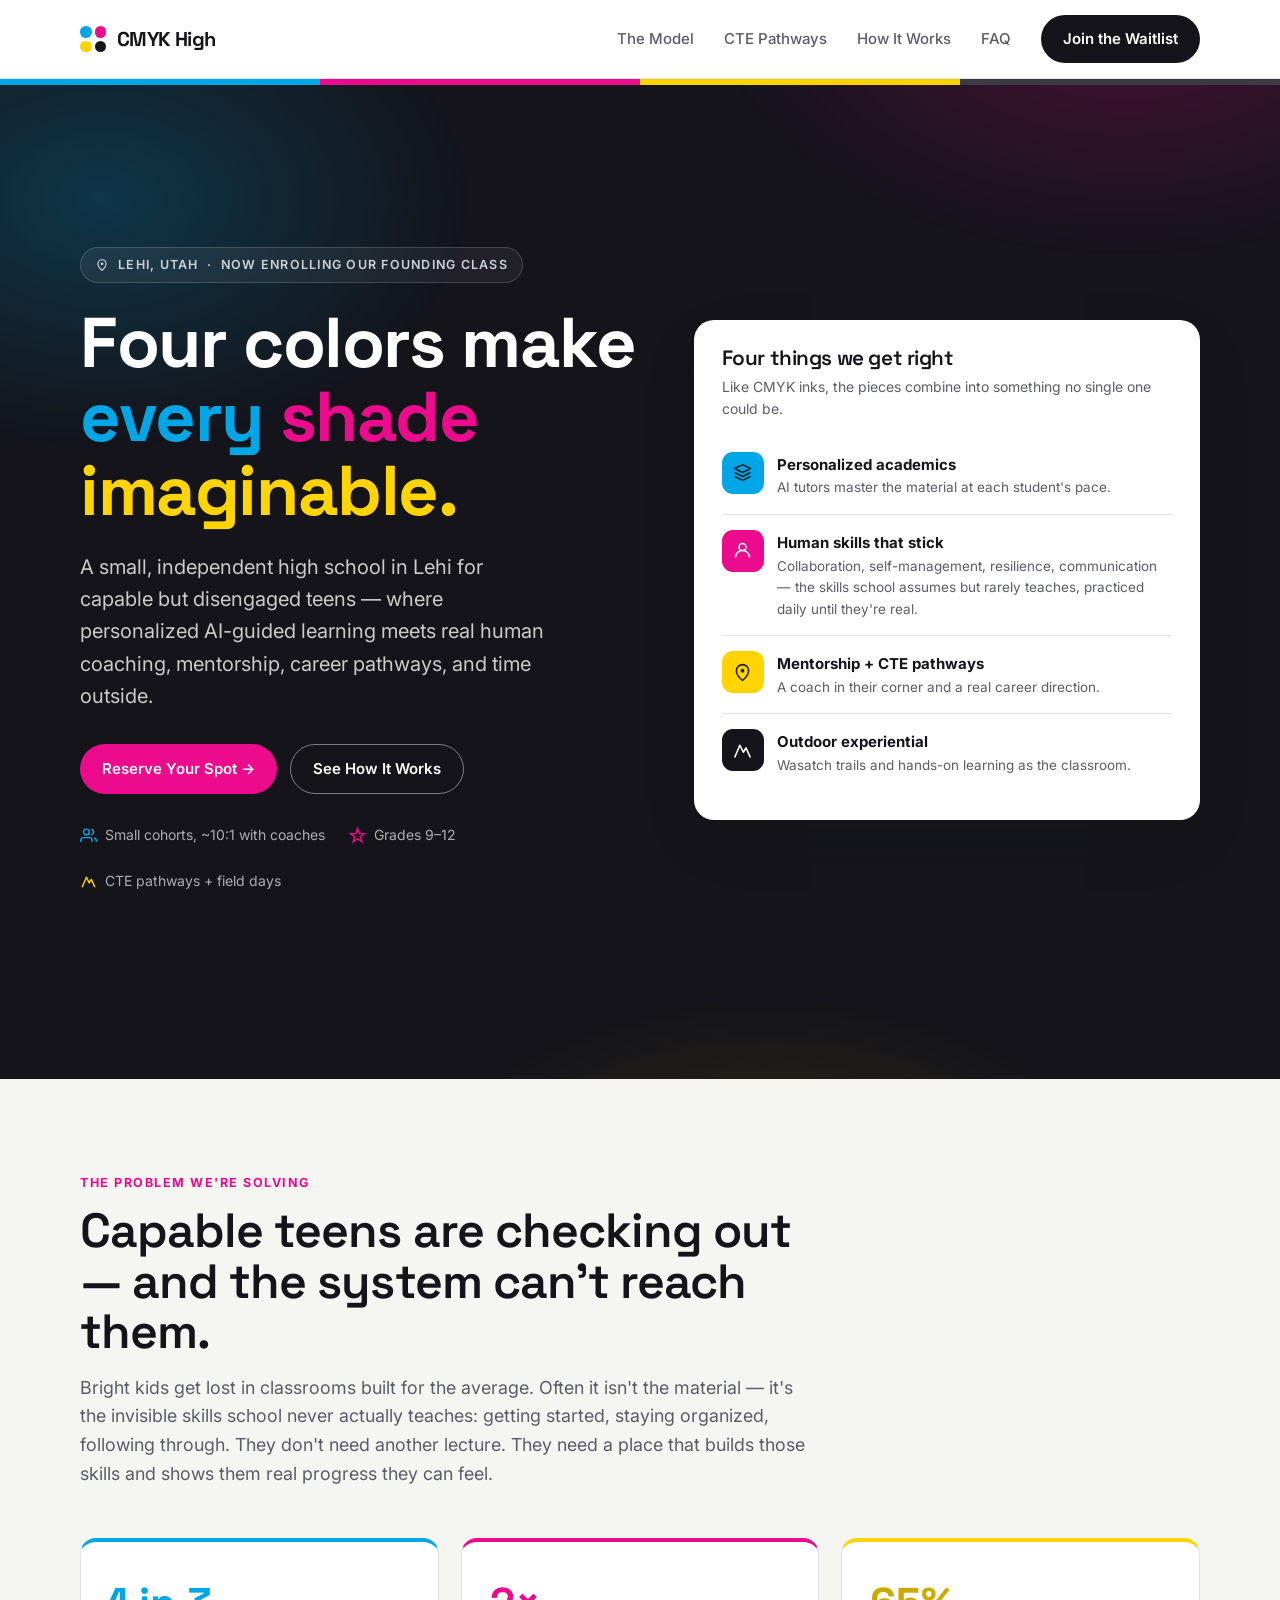
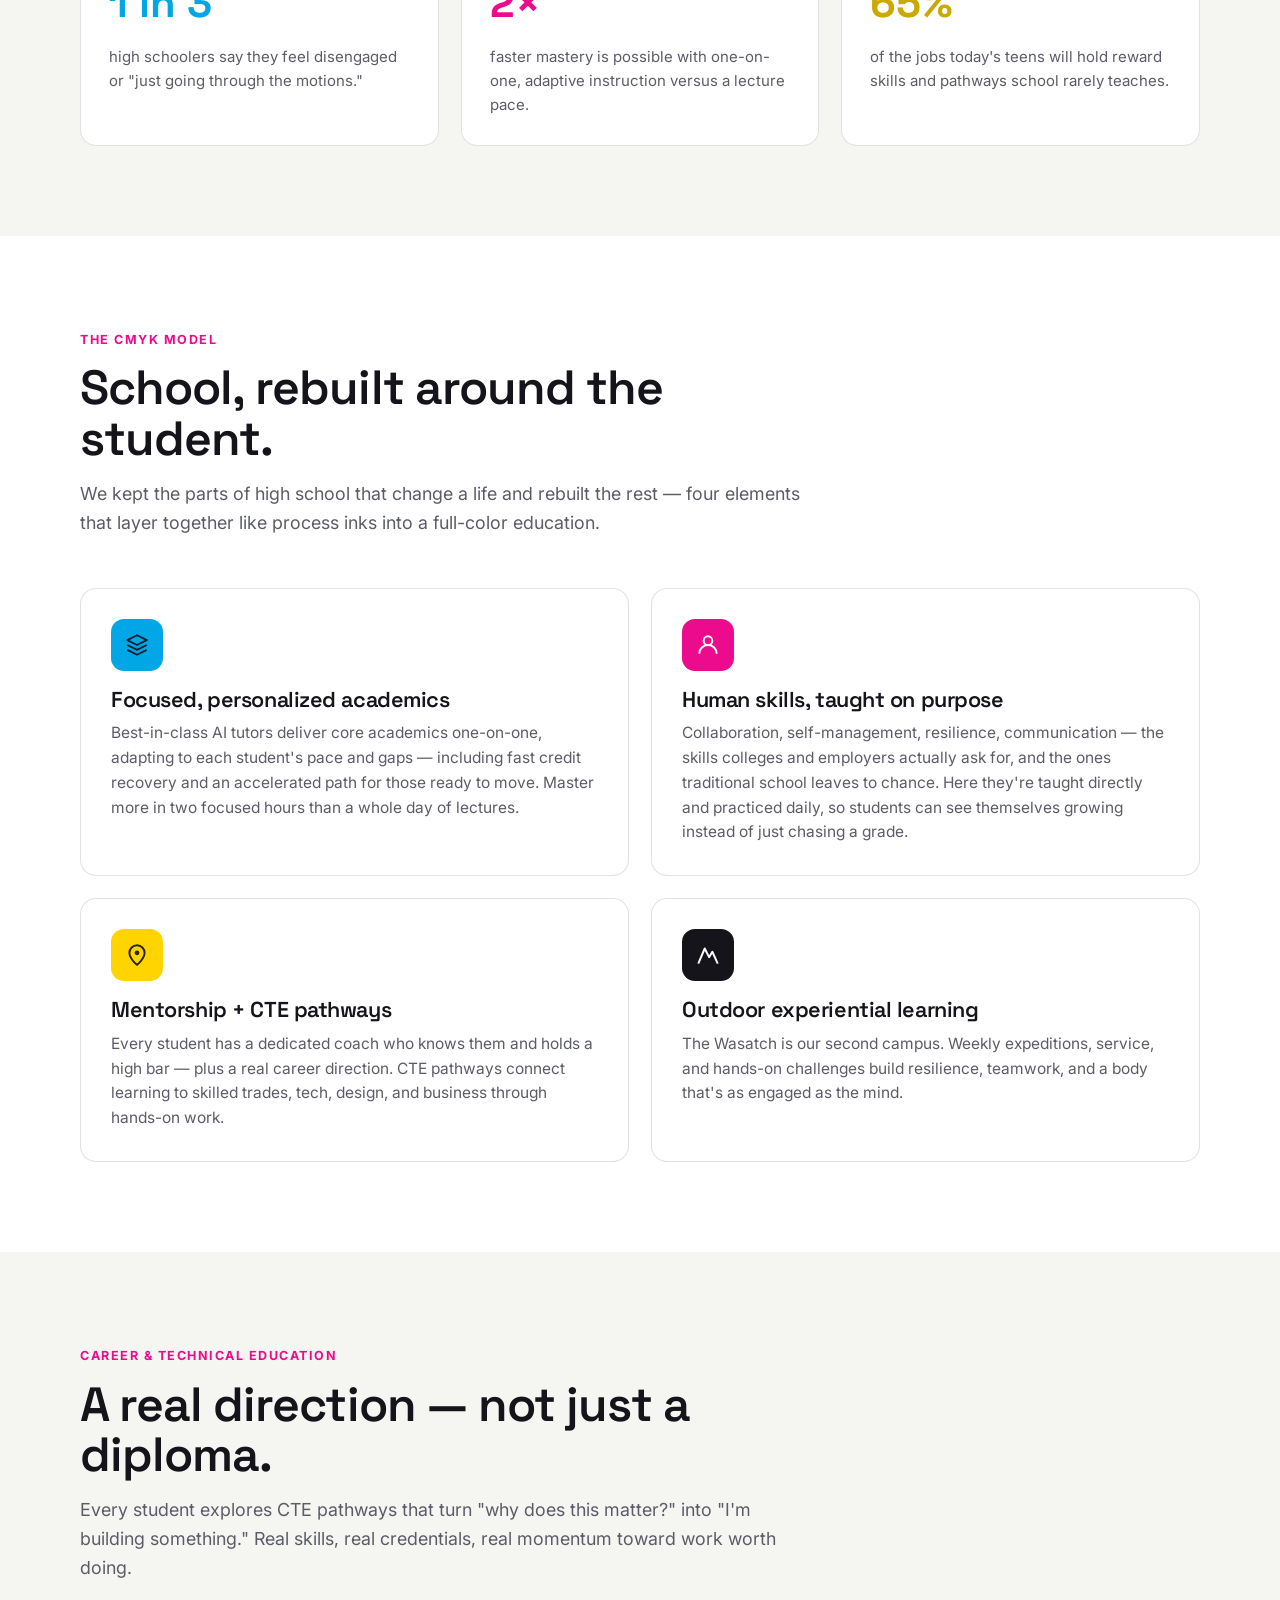
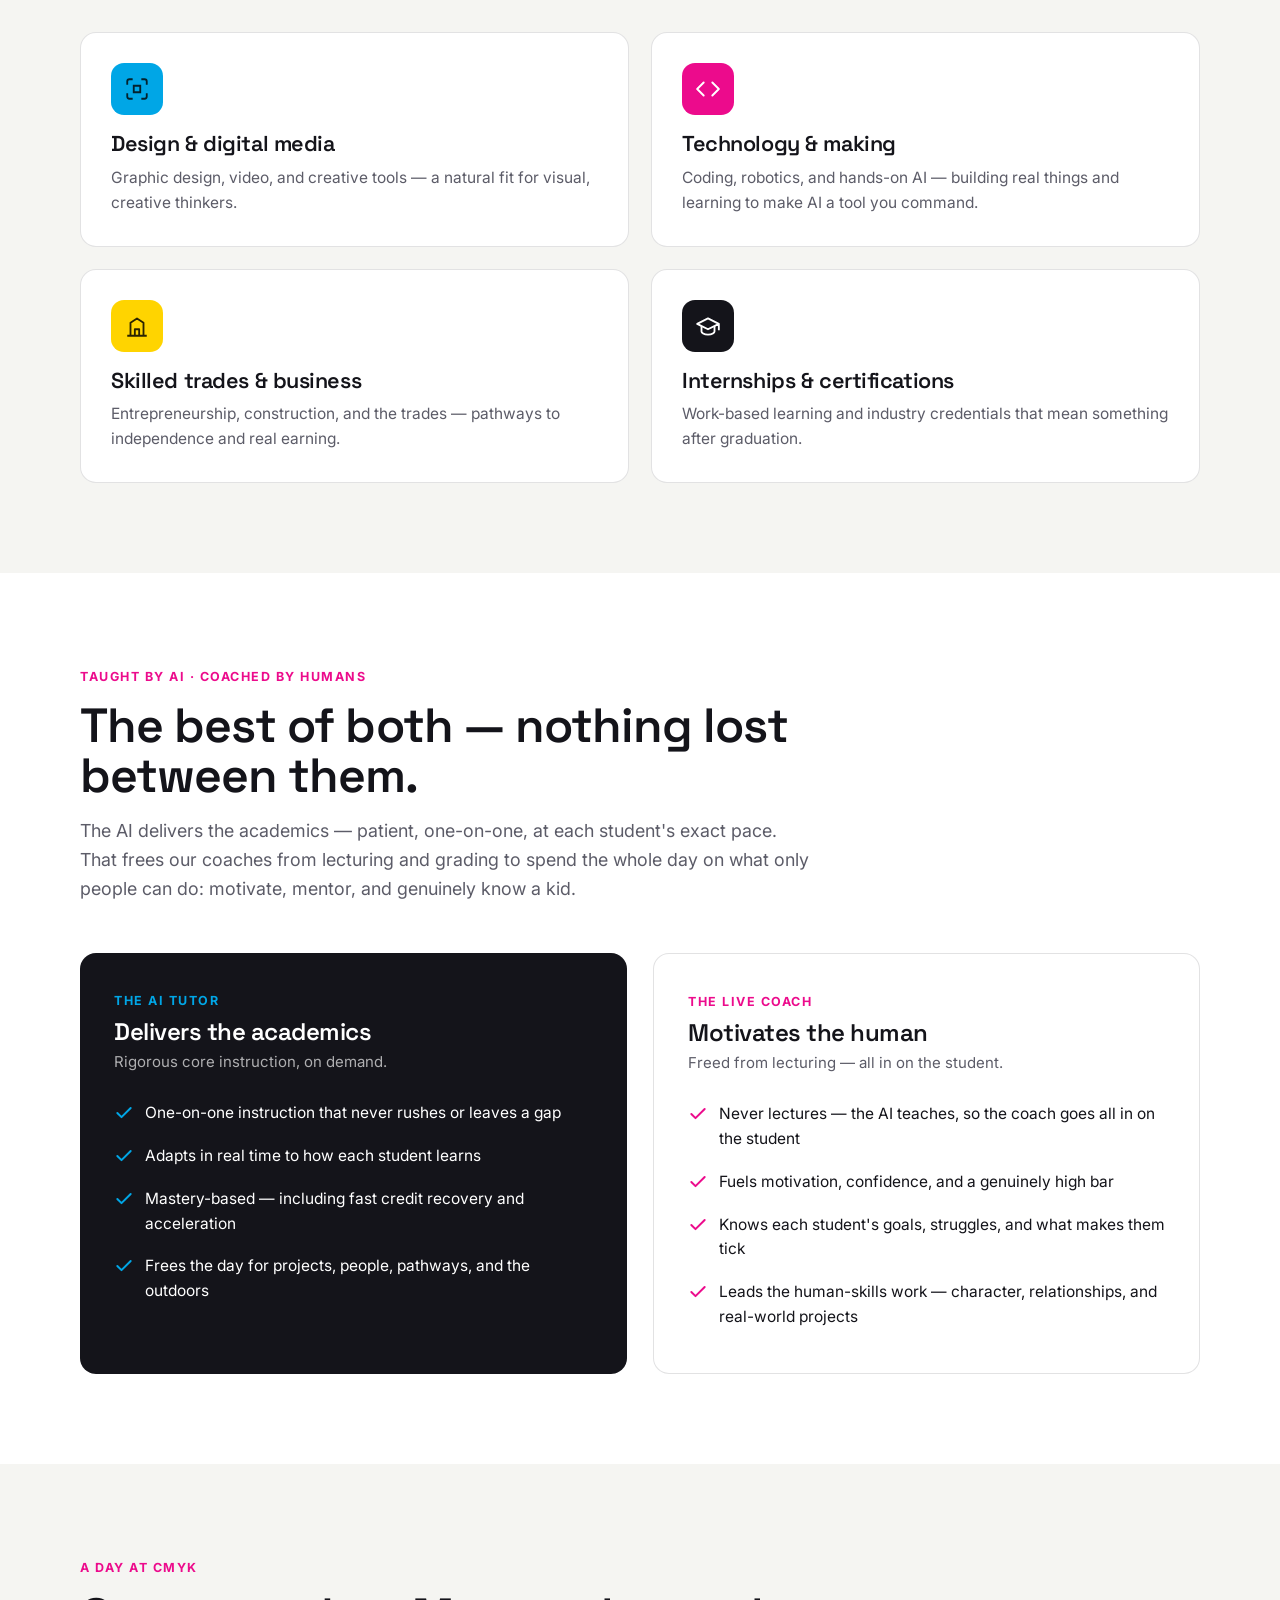
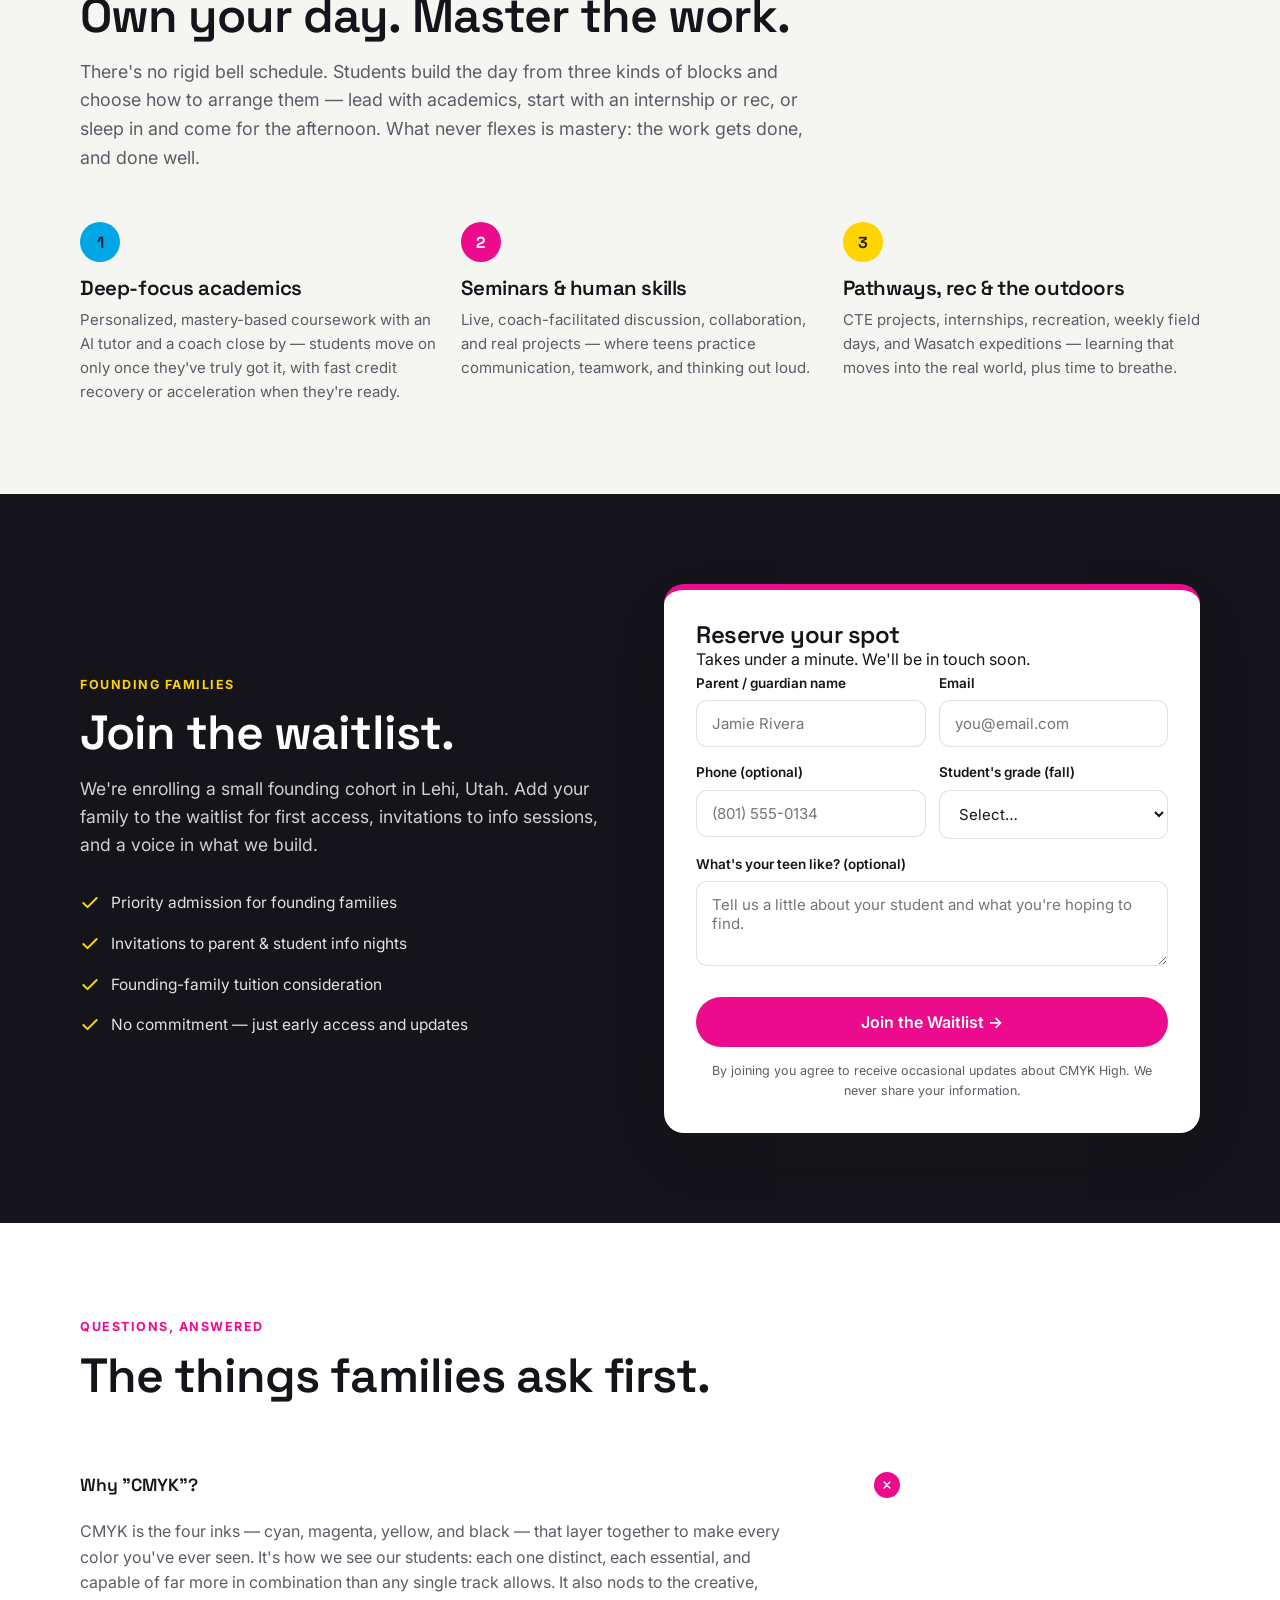
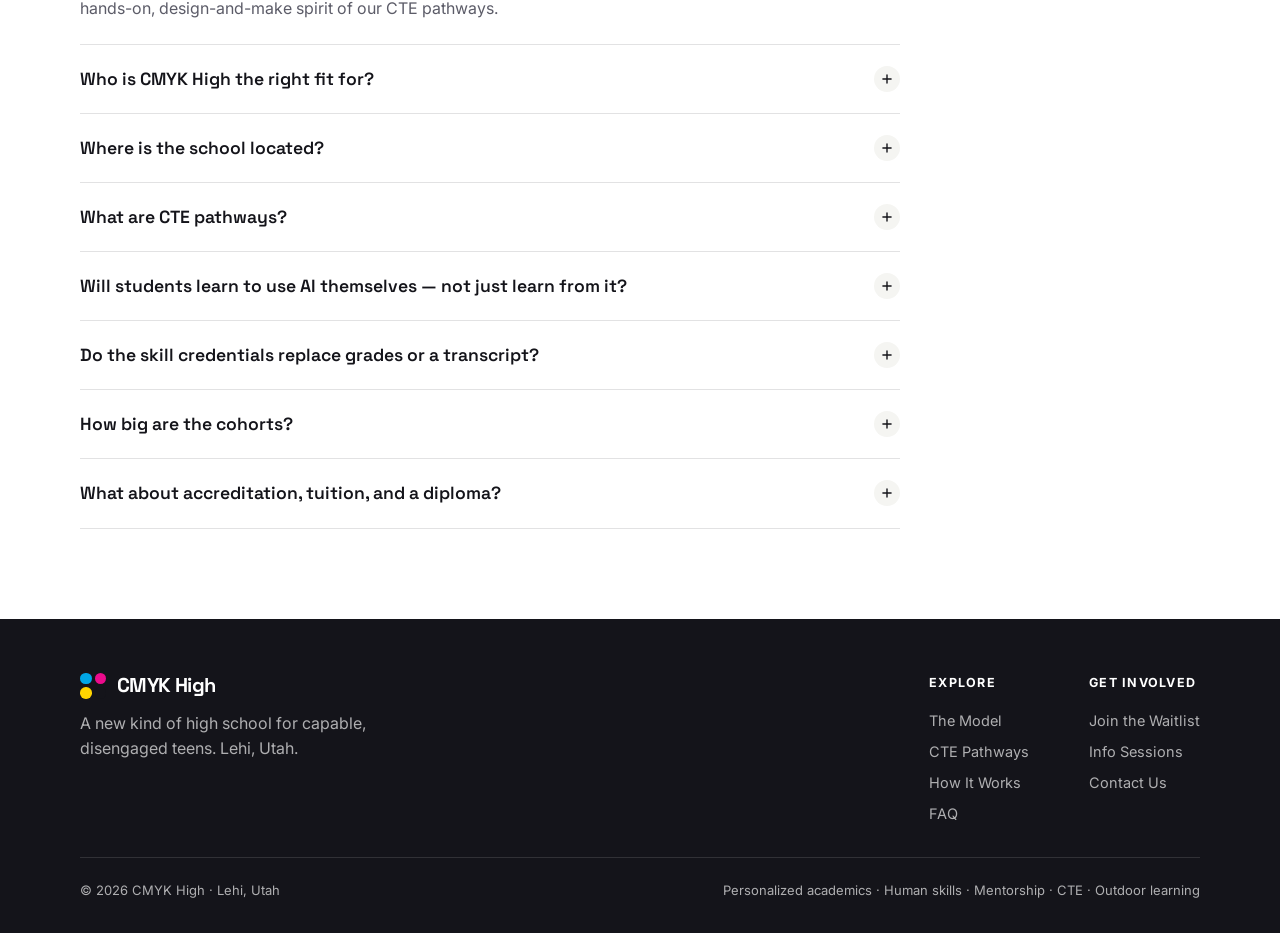
==== commit 9033ec62: "Add CMYK-dots favicon and reframe daily-schedule section around student choice - Add favicon.svg (fo" ====
--- a/index.html
+++ b/index.html
@@ -4,6 +4,7 @@
 <meta charset="UTF-8" />
 <meta name="viewport" content="width=device-width, initial-scale=1.0" />
 <title>CMYK High — A New Kind of High School in Lehi, Utah</title>
+<link rel="icon" type="image/svg+xml" href="favicon.svg" />
 <meta name="description" content="CMYK High is a small, independent high school in Lehi, Utah for capable but disengaged teens. Personalized AI-guided academics, live human coaching, real mentorship, CTE pathways, and outdoor experiential learning." />
 <link rel="preconnect" href="https://fonts.googleapis.com" />
 <link rel="preconnect" href="https://fonts.gstatic.com" crossorigin />
@@ -404,24 +405,24 @@
   <div class="wrap">
     <div class="sec-head">
       <span class="tag">A day at CMYK</span>
-      <h2>Mornings for mastery. Afternoons for the world.</h2>
-      <p>A rhythm designed to re-engage — deep focus when the mind is fresh, then hands-on human work, pathways, and time outside.</p>
+      <h2>Own your day. Master the work.</h2>
+      <p>There's no rigid bell schedule. Students build the day from three kinds of blocks and choose how to arrange them — lead with academics, start with an internship or rec, or sleep in and come for the afternoon. What never flexes is mastery: the work gets done, and done well.</p>
     </div>
     <div class="how">
       <div class="step">
         <div class="num">1</div>
         <h3>Deep-focus academics</h3>
-        <p>Each morning, students work through personalized coursework with their AI tutor while coaches circulate — unblocking, checking mastery, and setting the day's goals.</p>
+        <p>Personalized, mastery-based coursework with an AI tutor and a coach close by — students move on only once they've truly got it, with fast credit recovery or acceleration when they're ready.</p>
       </div>
       <div class="step">
         <div class="num">2</div>
         <h3>Seminars &amp; human skills</h3>
-        <p>Midday brings live, coach-led discussion, debate, writing, and collaborative projects — where teens practice thinking out loud and working with others.</p>
+        <p>Live, coach-facilitated discussion, collaboration, and real projects — where teens practice communication, teamwork, and thinking out loud.</p>
       </div>
       <div class="step">
         <div class="num">3</div>
-        <h3>Pathways &amp; expedition</h3>
-        <p>Afternoons and weekly field days move learning into the real world: CTE projects, internships, the Wasatch trails, and hands-on builds.</p>
+        <h3>Pathways, rec &amp; the outdoors</h3>
+        <p>CTE projects, internships, recreation, weekly field days, and Wasatch expeditions — learning that moves into the real world, plus time to breathe.</p>
       </div>
     </div>
   </div>
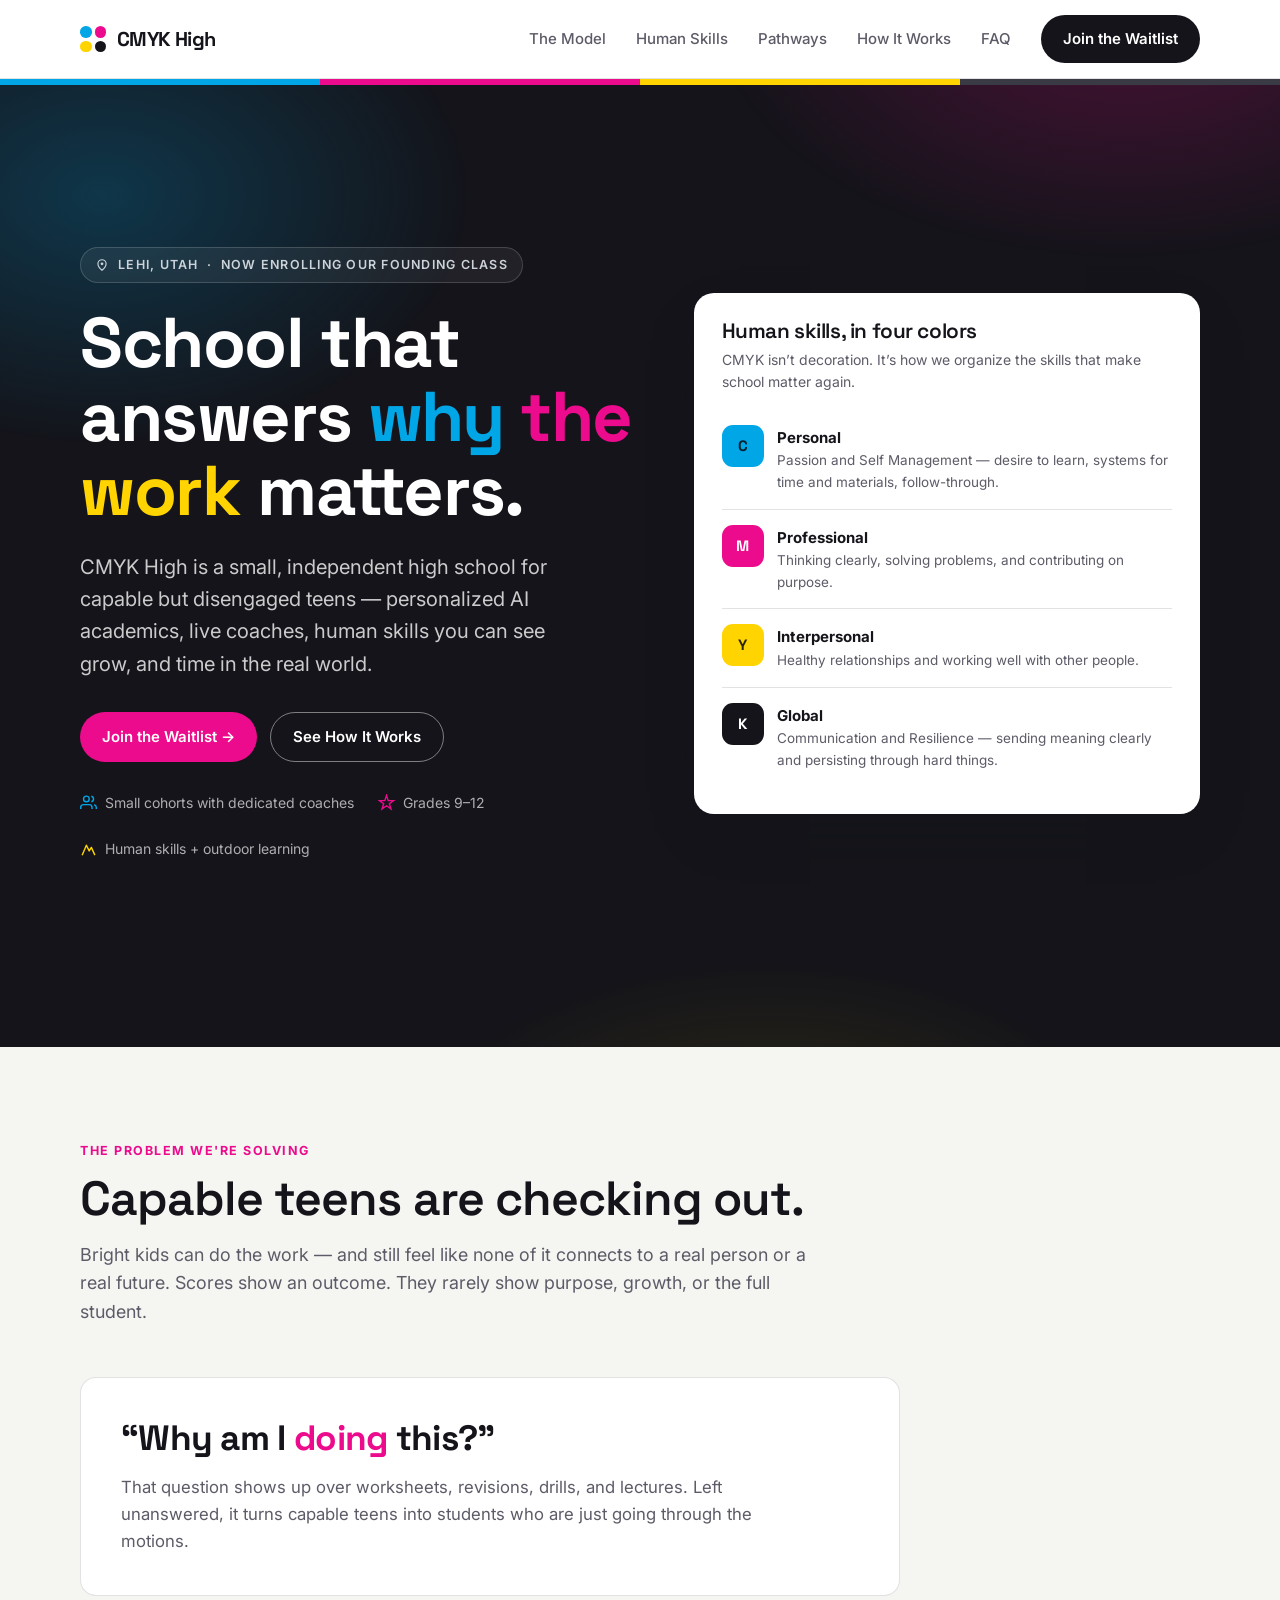
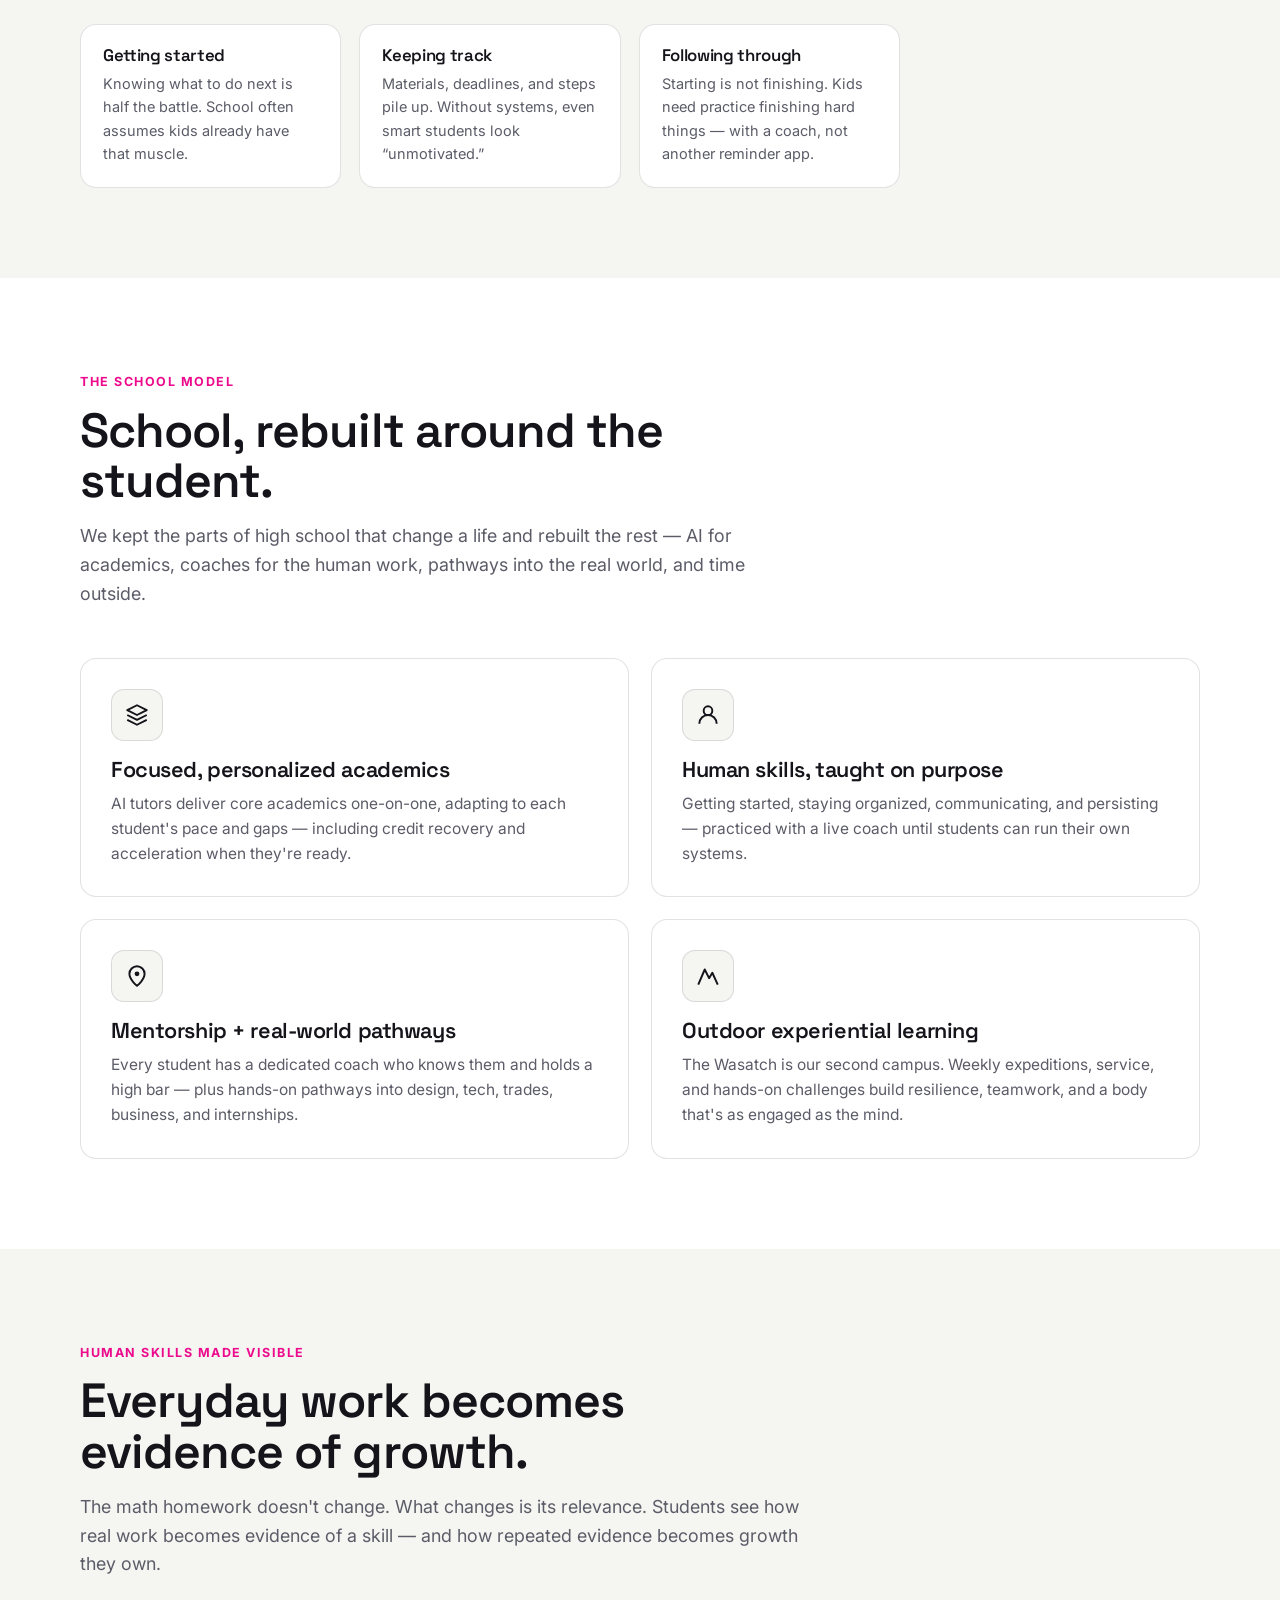
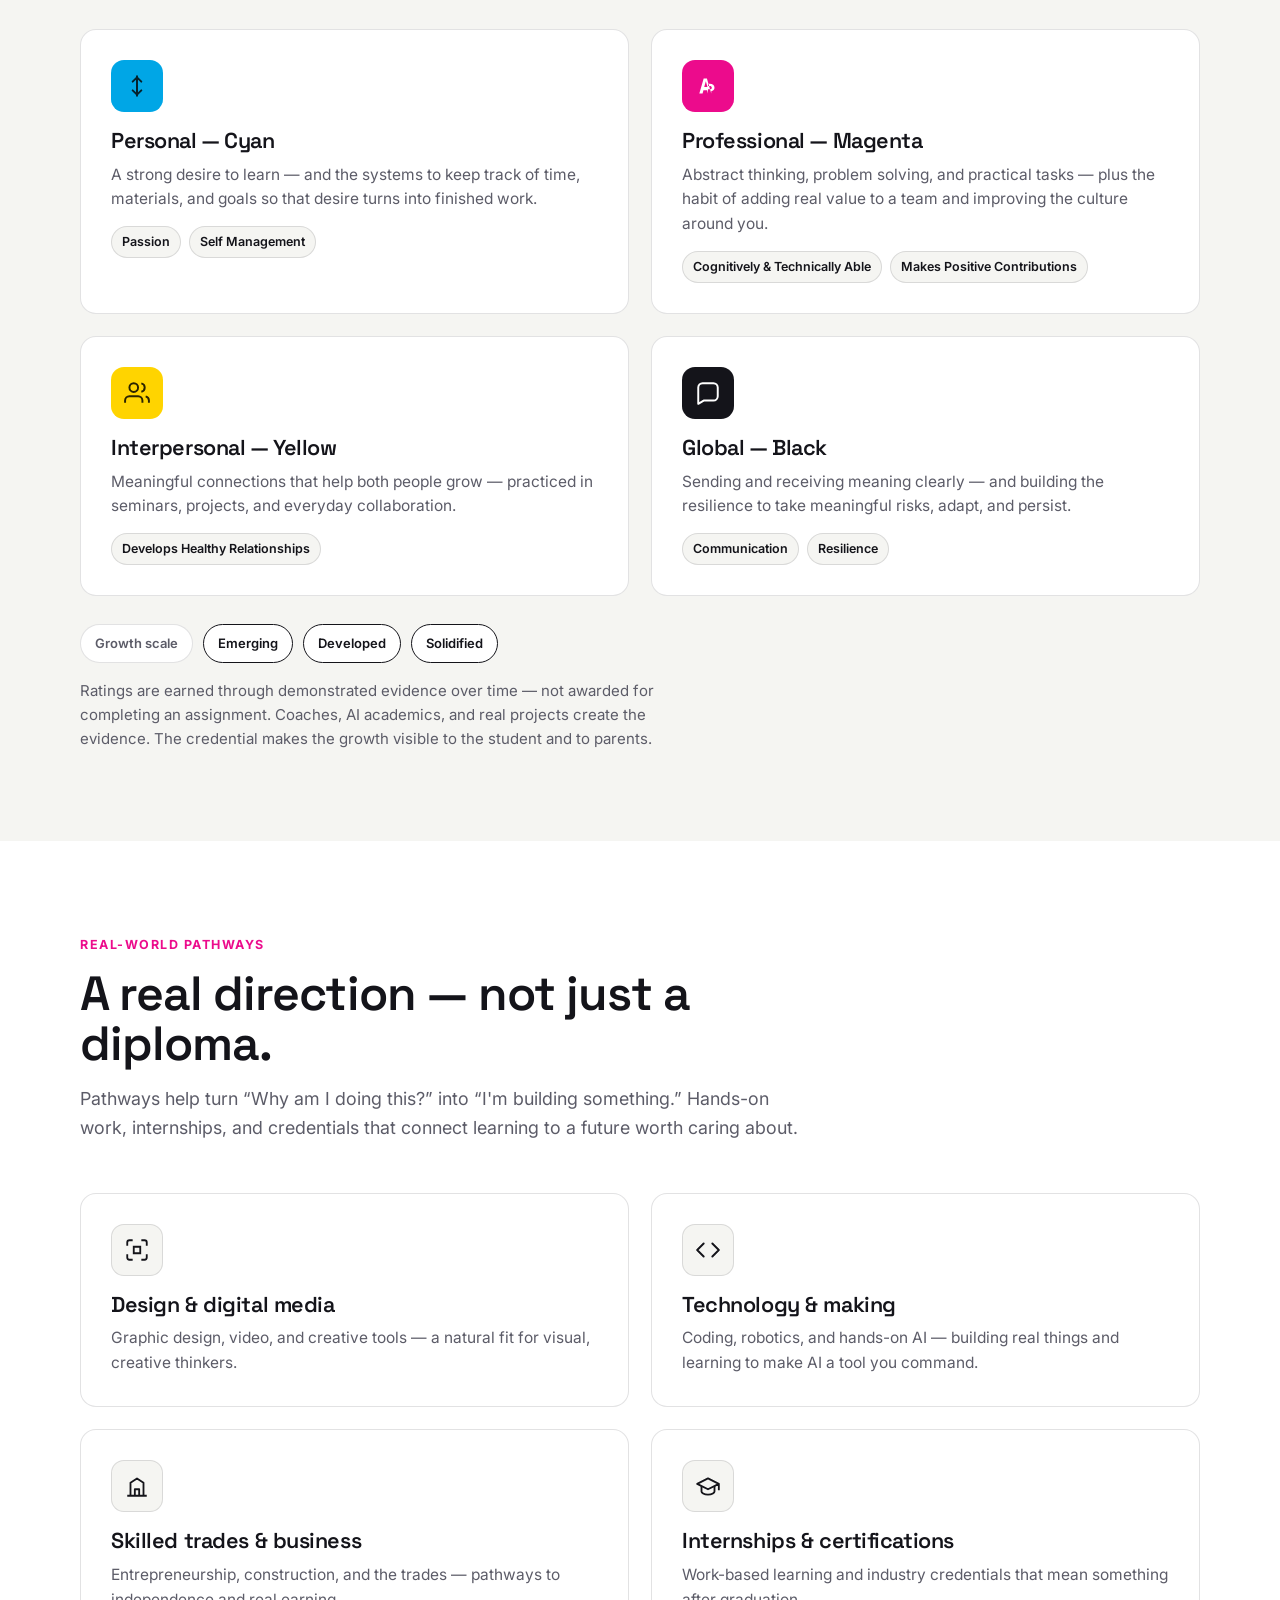
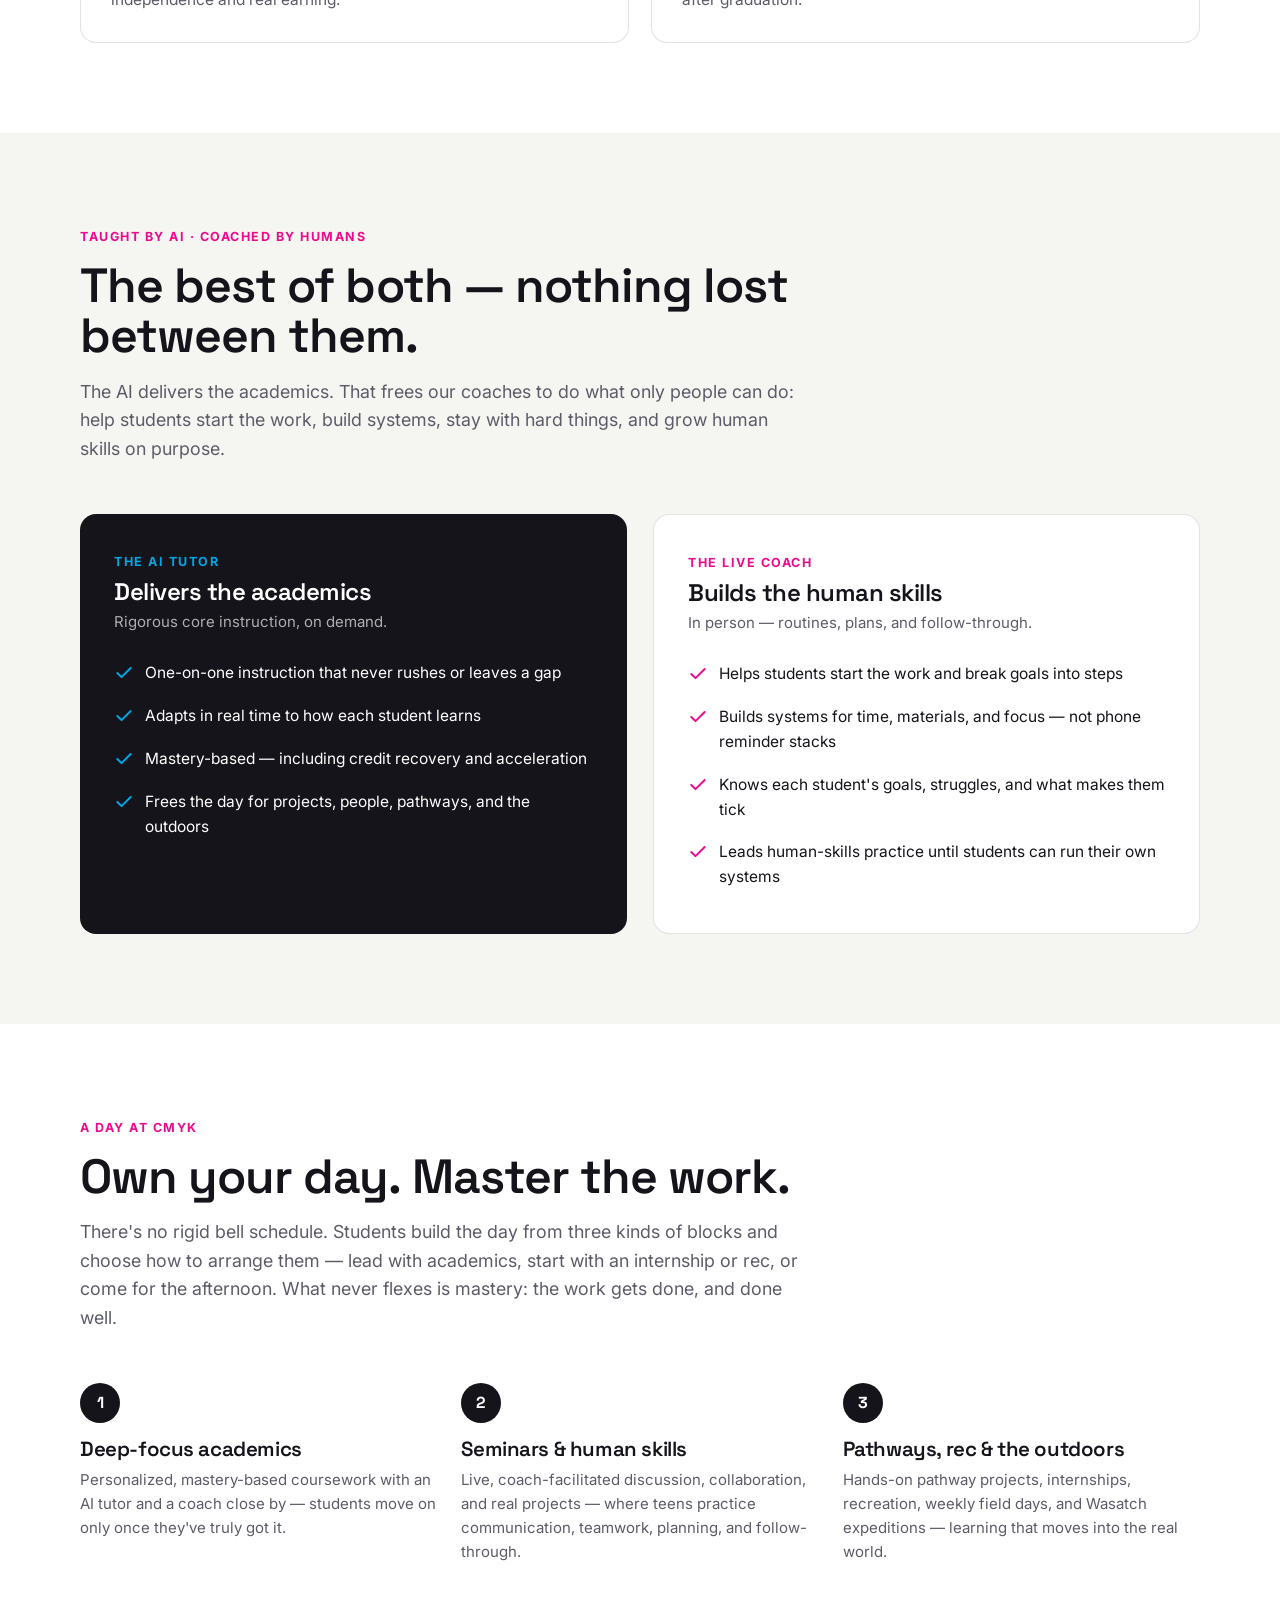
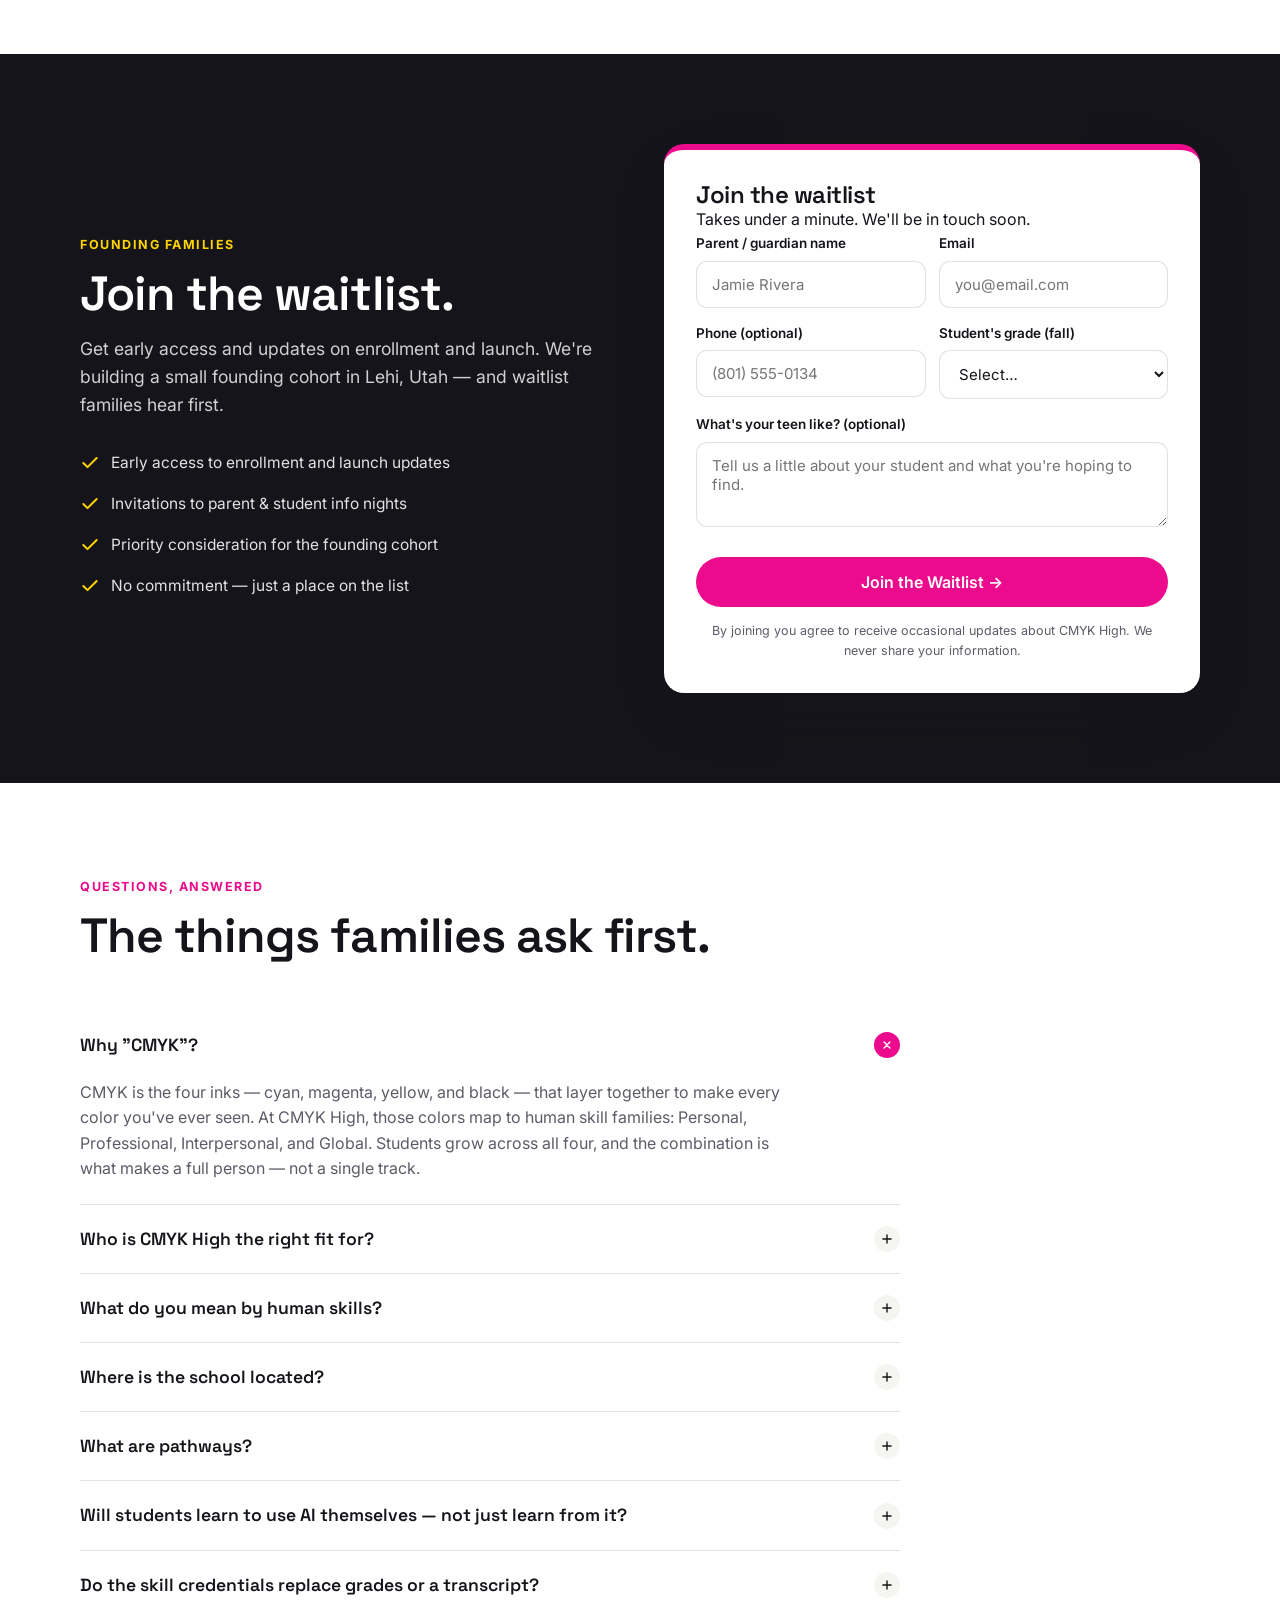
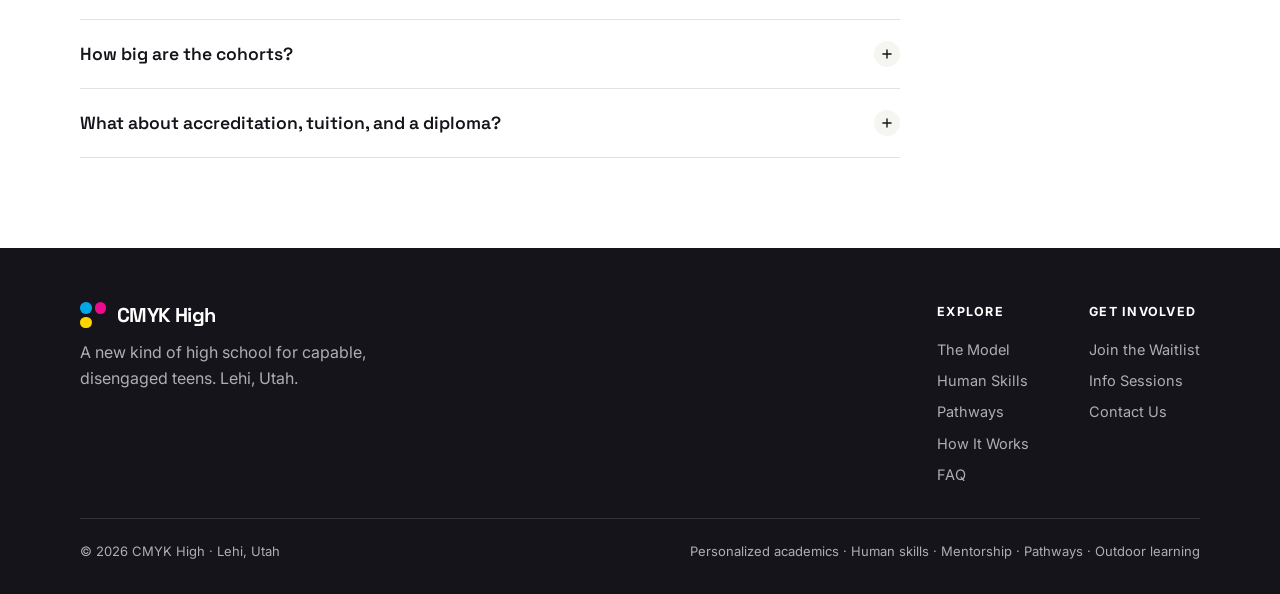
==== commit aaa918fd: "Align landing page with CMYK video brand kit Remap CMYK to Personal/Professional/Interpersonal/Globa" ====
--- a/index.html
+++ b/index.html
@@ -5,7 +5,7 @@
 <meta name="viewport" content="width=device-width, initial-scale=1.0" />
 <title>CMYK High — A New Kind of High School in Lehi, Utah</title>
 <link rel="icon" type="image/svg+xml" href="favicon.svg" />
-<meta name="description" content="CMYK High is a small, independent high school in Lehi, Utah for capable but disengaged teens. Personalized AI-guided academics, live human coaching, real mentorship, CTE pathways, and outdoor experiential learning." />
+<meta name="description" content="CMYK High is a small, independent high school in Lehi, Utah for capable but disengaged teens. Personalized AI-guided academics, live coaching, human skills with visible growth, real-world pathways, and outdoor experiential learning." />
 <link rel="preconnect" href="https://fonts.googleapis.com" />
 <link rel="preconnect" href="https://fonts.gstatic.com" crossorigin />
 <link href="https://fonts.googleapis.com/css2?family=Space+Grotesk:wght@400;500;600;700&family=Inter:wght@400;500;600;700&display=swap" rel="stylesheet" />
@@ -89,7 +89,7 @@
   }
   .hero h1 { font-size: clamp(2.6rem, 6vw, 4.4rem); font-weight: 700; }
   .hero h1 .c { color: var(--cyan); } .hero h1 .m { color: var(--magenta); } .hero h1 .y { color: var(--yellow); }
-  .hero p.lead { margin-top: 22px; font-size: clamp(1.05rem, 1.6vw, 1.26rem); color: rgba(255,255,255,.78); max-width: 36ch; }
+  .hero p.lead { margin-top: 22px; font-size: clamp(1.05rem, 1.6vw, 1.26rem); color: rgba(255,255,255,.78); max-width: 38ch; }
   .hero-cta { margin-top: 32px; display: flex; gap: 13px; flex-wrap: wrap; }
   .hero-meta { margin-top: 30px; display: flex; gap: 24px; flex-wrap: wrap; font-size: 14px; color: rgba(255,255,255,.66); }
   .hero-meta span { display: inline-flex; align-items: center; gap: 8px; }
@@ -101,8 +101,7 @@
   .hero-card p.small { font-size: 14px; color: var(--muted); margin-top: 6px; }
   .pillar-row { display: flex; align-items: flex-start; gap: 13px; padding: 15px 0; border-top: 1px solid var(--line); }
   .pillar-row:first-of-type { border-top: none; }
-  .pillar-ic { flex: none; width: 42px; height: 42px; border-radius: 11px; display: grid; place-items: center; color: #fff; }
-  .pillar-ic svg { width: 21px; height: 21px; }
+  .pillar-ic { flex: none; width: 42px; height: 42px; border-radius: 11px; display: grid; place-items: center; color: #fff; font-family: 'Space Grotesk', sans-serif; font-weight: 700; font-size: 15px; }
   .pillar-ic.c { background: var(--cyan); color: #04222d; } .pillar-ic.m { background: var(--magenta); }
   .pillar-ic.y { background: var(--yellow); color: #2b2400; } .pillar-ic.k { background: var(--key); }
   .pillar-row b { font-size: 15px; }
@@ -116,14 +115,54 @@
   .sec-head p { font-size: 1.12rem; color: var(--muted); margin-top: 16px; }
   .band { background: var(--paper-2); }
 
-  /* STATS */
-  .stat-grid { display: grid; grid-template-columns: repeat(3, 1fr); gap: 22px; }
-  @media (max-width: 760px) { .stat-grid { grid-template-columns: 1fr; } }
-  .stat { background: #fff; border: 1px solid var(--line); border-radius: var(--radius); padding: 28px; border-top: 4px solid var(--cyan); }
-  .stat:nth-child(2) { border-top-color: var(--magenta); }
-  .stat:nth-child(3) { border-top-color: var(--yellow); }
-  .stat .n { font-family: 'Space Grotesk', sans-serif; font-size: 2.6rem; font-weight: 700; }
-  .stat p { margin-top: 8px; color: var(--muted); font-size: 15px; }
+  /* PROBLEM PROVOCATION */
+  .provocation {
+    margin-top: 8px;
+    background: #fff;
+    border: 1px solid var(--line);
+    border-radius: var(--radius);
+    padding: clamp(28px, 4vw, 40px);
+    max-width: 820px;
+  }
+  .provocation .q {
+    font-family: 'Space Grotesk', sans-serif;
+    font-size: clamp(1.6rem, 3.2vw, 2.2rem);
+    font-weight: 700;
+    letter-spacing: -0.02em;
+    line-height: 1.15;
+  }
+  .provocation .q em {
+    font-style: normal;
+    color: var(--magenta);
+  }
+  .provocation p {
+    margin-top: 16px;
+    color: var(--muted);
+    font-size: 1.05rem;
+    max-width: 58ch;
+  }
+  .problem-points {
+    margin-top: 28px;
+    display: grid;
+    grid-template-columns: repeat(3, 1fr);
+    gap: 18px;
+    max-width: 820px;
+  }
+  @media (max-width: 760px) { .problem-points { grid-template-columns: 1fr; } }
+  .problem-points article {
+    background: #fff;
+    border: 1px solid var(--line);
+    border-radius: var(--radius);
+    padding: 22px;
+  }
+  .problem-points h3 {
+    font-size: 1.05rem;
+    margin-bottom: 8px;
+  }
+  .problem-points p {
+    color: var(--muted);
+    font-size: 14.5px;
+  }
 
   /* CARDS GRID */
   .grid-4 { display: grid; grid-template-columns: repeat(2, 1fr); gap: 22px; }
@@ -134,16 +173,29 @@
   .card .ic svg { width: 26px; height: 26px; }
   .card .ic.c { background: var(--cyan); color: #04222d; } .card .ic.m { background: var(--magenta); }
   .card .ic.y { background: var(--yellow); color: #2b2400; } .card .ic.k { background: var(--key); }
+  .card .ic.neutral { background: var(--paper-2); color: var(--ink); border: 1px solid var(--line); }
   .card h3 { font-size: 1.35rem; }
   .card p { margin-top: 10px; color: var(--muted); font-size: 15.5px; }
+  .card .chips { display: flex; flex-wrap: wrap; gap: 8px; margin-top: 14px; }
+  .card .chips span {
+    font-size: 12.5px; font-weight: 600; padding: 5px 10px; border-radius: 999px;
+    background: var(--paper-2); color: var(--ink); border: 1px solid var(--line);
+  }
+
+  /* GROWTH SCALE */
+  .growth-scale {
+    display: flex; flex-wrap: wrap; gap: 10px; margin-top: 28px; max-width: 820px;
+  }
+  .growth-scale span {
+    font-size: 13px; font-weight: 600; padding: 8px 14px; border-radius: 999px;
+    border: 1px solid var(--line); background: #fff; color: var(--muted);
+  }
+  .growth-scale span.active { color: var(--ink); border-color: var(--ink); }
 
   /* HOW */
   .how { display: grid; grid-template-columns: repeat(3, 1fr); gap: 24px; }
   @media (max-width: 820px) { .how { grid-template-columns: 1fr; } }
-  .step .num { font-family: 'Space Grotesk', sans-serif; font-size: 1rem; font-weight: 700; color: #fff; width: 40px; height: 40px; border-radius: 50%; display: grid; place-items: center; margin-bottom: 16px; }
-  .step:nth-child(1) .num { background: var(--cyan); color: #04222d; }
-  .step:nth-child(2) .num { background: var(--magenta); }
-  .step:nth-child(3) .num { background: var(--yellow); color: #2b2400; }
+  .step .num { font-family: 'Space Grotesk', sans-serif; font-size: 1rem; font-weight: 700; color: #fff; width: 40px; height: 40px; border-radius: 50%; display: grid; place-items: center; margin-bottom: 16px; background: var(--key); }
   .step h3 { font-size: 1.28rem; }
   .step p { margin-top: 8px; color: var(--muted); font-size: 15px; }
 
@@ -228,7 +280,8 @@
     </a>
     <nav class="nav-links">
       <a href="#model">The Model</a>
-      <a href="#pathways">CTE Pathways</a>
+      <a href="#skills">Human Skills</a>
+      <a href="#pathways">Pathways</a>
       <a href="#how">How It Works</a>
       <a href="#faq">FAQ</a>
       <a href="#waitlist" class="btn">Join the Waitlist</a>
@@ -245,38 +298,38 @@
         <svg width="14" height="14" viewBox="0 0 24 24" fill="none"><path d="M12 21s-7-5.4-7-11a7 7 0 0114 0c0 5.6-7 11-7 11z" stroke="currentColor" stroke-width="2"/><circle cx="12" cy="10" r="2.4" fill="currentColor"/></svg>
         Lehi, Utah &nbsp;·&nbsp; Now enrolling our founding class
       </span>
-      <h1>Four colors make <span class="c">every</span> <span class="m">shade</span> <span class="y">imaginable.</span></h1>
-      <p class="lead">A small, independent high school in Lehi for capable but disengaged teens — where personalized AI-guided learning meets real human coaching, mentorship, career pathways, and time outside.</p>
+      <h1>School that answers <span class="c">why</span> <span class="m">the</span> <span class="y">work</span> matters.</h1>
+      <p class="lead">CMYK High is a small, independent high school for capable but disengaged teens — personalized AI academics, live coaches, human skills you can see grow, and time in the real world.</p>
       <div class="hero-cta">
-        <a href="#waitlist" class="btn magenta">Reserve Your Spot →</a>
+        <a href="#waitlist" class="btn magenta">Join the Waitlist →</a>
         <a href="#model" class="btn ghost" style="color:#fff; border-color:rgba(255,255,255,.45);">See How It Works</a>
       </div>
       <div class="hero-meta">
-        <span><svg viewBox="0 0 24 24" fill="none" stroke="var(--cyan)"><path d="M17 21v-2a4 4 0 00-4-4H5a4 4 0 00-4 4v2M9 11a4 4 0 100-8 4 4 0 000 8zM23 21v-2a4 4 0 00-3-3.9M16 3.1a4 4 0 010 7.8" stroke-width="2"/></svg> Small cohorts, ~10:1 with coaches</span>
+        <span><svg viewBox="0 0 24 24" fill="none" stroke="var(--cyan)"><path d="M17 21v-2a4 4 0 00-4-4H5a4 4 0 00-4 4v2M9 11a4 4 0 100-8 4 4 0 000 8zM23 21v-2a4 4 0 00-3-3.9M16 3.1a4 4 0 010 7.8" stroke-width="2"/></svg> Small cohorts with dedicated coaches</span>
         <span><svg viewBox="0 0 24 24" fill="none" stroke="var(--magenta)"><path d="M12 2l2.4 7.4H22l-6 4.4 2.3 7.2L12 16.6 5.7 21l2.3-7.2-6-4.4h7.6L12 2z" stroke-width="2"/></svg> Grades 9–12</span>
-        <span><svg viewBox="0 0 24 24" fill="none" stroke="var(--yellow)"><path d="M3 20l6-14 4 8 3-5 5 11" stroke-width="2" stroke-linejoin="round"/></svg> CTE pathways + field days</span>
+        <span><svg viewBox="0 0 24 24" fill="none" stroke="var(--yellow)"><path d="M3 20l6-14 4 8 3-5 5 11" stroke-width="2" stroke-linejoin="round"/></svg> Human skills + outdoor learning</span>
       </div>
     </div>
 
     <div class="hero-card">
-      <h3>Four things we get right</h3>
-      <p class="small">Like CMYK inks, the pieces combine into something no single one could be.</p>
+      <h3>Human skills, in four colors</h3>
+      <p class="small">CMYK isn’t decoration. It’s how we organize the skills that make school matter again.</p>
       <div style="margin-top:16px;">
         <div class="pillar-row">
-          <div class="pillar-ic c"><svg viewBox="0 0 24 24" fill="none"><path d="M12 3l9 4.5-9 4.5-9-4.5L12 3zM3 12l9 4.5L21 12M3 16.5L12 21l9-4.5" stroke="currentColor" stroke-width="1.8" stroke-linejoin="round"/></svg></div>
-          <div><b>Personalized academics</b><span>AI tutors master the material at each student's pace.</span></div>
+          <div class="pillar-ic c">C</div>
+          <div><b>Personal</b><span>Passion and Self Management — desire to learn, systems for time and materials, follow-through.</span></div>
         </div>
         <div class="pillar-row">
-          <div class="pillar-ic m"><svg viewBox="0 0 24 24" fill="none"><path d="M12 12a4 4 0 100-8 4 4 0 000 8zM4 20a8 8 0 0116 0" stroke="currentColor" stroke-width="1.8"/></svg></div>
-          <div><b>Human skills that stick</b><span>Collaboration, self-management, resilience, communication — the skills school assumes but rarely teaches, practiced daily until they're real.</span></div>
+          <div class="pillar-ic m">M</div>
+          <div><b>Professional</b><span>Thinking clearly, solving problems, and contributing on purpose.</span></div>
         </div>
         <div class="pillar-row">
-          <div class="pillar-ic y"><svg viewBox="0 0 24 24" fill="none"><path d="M12 21s-7-5.4-7-11a7 7 0 0114 0c0 5.6-7 11-7 11z" stroke="currentColor" stroke-width="1.8"/><circle cx="12" cy="10" r="2.2" fill="currentColor"/></svg></div>
-          <div><b>Mentorship + CTE pathways</b><span>A coach in their corner and a real career direction.</span></div>
+          <div class="pillar-ic y">Y</div>
+          <div><b>Interpersonal</b><span>Healthy relationships and working well with other people.</span></div>
         </div>
         <div class="pillar-row">
-          <div class="pillar-ic k"><svg viewBox="0 0 24 24" fill="none"><path d="M3 20l6-14 4 8 3-5 5 11" stroke="currentColor" stroke-width="1.8" stroke-linejoin="round"/></svg></div>
-          <div><b>Outdoor experiential</b><span>Wasatch trails and hands-on learning as the classroom.</span></div>
+          <div class="pillar-ic k">K</div>
+          <div><b>Global</b><span>Communication and Resilience — sending meaning clearly and persisting through hard things.</span></div>
         </div>
       </div>
     </div>
@@ -288,13 +341,26 @@
   <div class="wrap">
     <div class="sec-head">
       <span class="tag">The problem we're solving</span>
-      <h2>Capable teens are checking out — and the system can't reach them.</h2>
-      <p>Bright kids get lost in classrooms built for the average. Often it isn't the material — it's the invisible skills school never actually teaches: getting started, staying organized, following through. They don't need another lecture. They need a place that builds those skills and shows them real progress they can feel.</p>
-    </div>
-    <div class="stat-grid">
-      <div class="stat"><div class="n" style="color:var(--cyan)">1 in 3</div><p>high schoolers say they feel disengaged or "just going through the motions."</p></div>
-      <div class="stat"><div class="n" style="color:var(--magenta)">2×</div><p>faster mastery is possible with one-on-one, adaptive instruction versus a lecture pace.</p></div>
-      <div class="stat"><div class="n" style="color:#caa900">65%</div><p>of the jobs today's teens will hold reward skills and pathways school rarely teaches.</p></div>
+      <h2>Capable teens are checking out.</h2>
+      <p>Bright kids can do the work — and still feel like none of it connects to a real person or a real future. Scores show an outcome. They rarely show purpose, growth, or the full student.</p>
+    </div>
+    <div class="provocation">
+      <div class="q">“Why am I <em>doing</em> this?”</div>
+      <p>That question shows up over worksheets, revisions, drills, and lectures. Left unanswered, it turns capable teens into students who are just going through the motions.</p>
+    </div>
+    <div class="problem-points">
+      <article>
+        <h3>Getting started</h3>
+        <p>Knowing what to do next is half the battle. School often assumes kids already have that muscle.</p>
+      </article>
+      <article>
+        <h3>Keeping track</h3>
+        <p>Materials, deadlines, and steps pile up. Without systems, even smart students look “unmotivated.”</p>
+      </article>
+      <article>
+        <h3>Following through</h3>
+        <p>Starting is not finishing. Kids need practice finishing hard things — with a coach, not another reminder app.</p>
+      </article>
     </div>
   </div>
 </section>
@@ -303,28 +369,28 @@
 <section id="model">
   <div class="wrap">
     <div class="sec-head">
-      <span class="tag">The CMYK model</span>
+      <span class="tag">The school model</span>
       <h2>School, rebuilt around the student.</h2>
-      <p>We kept the parts of high school that change a life and rebuilt the rest — four elements that layer together like process inks into a full-color education.</p>
+      <p>We kept the parts of high school that change a life and rebuilt the rest — AI for academics, coaches for the human work, pathways into the real world, and time outside.</p>
     </div>
     <div class="grid-4">
       <div class="card">
-        <div class="ic c"><svg viewBox="0 0 24 24" fill="none"><path d="M12 3l9 4.5-9 4.5-9-4.5L12 3zM3 12l9 4.5L21 12M3 16.5L12 21l9-4.5" stroke="currentColor" stroke-width="1.8" stroke-linejoin="round"/></svg></div>
+        <div class="ic neutral"><svg viewBox="0 0 24 24" fill="none"><path d="M12 3l9 4.5-9 4.5-9-4.5L12 3zM3 12l9 4.5L21 12M3 16.5L12 21l9-4.5" stroke="currentColor" stroke-width="1.8" stroke-linejoin="round"/></svg></div>
         <h3>Focused, personalized academics</h3>
-        <p>Best-in-class AI tutors deliver core academics one-on-one, adapting to each student's pace and gaps — including fast credit recovery and an accelerated path for those ready to move. Master more in two focused hours than a whole day of lectures.</p>
-      </div>
-      <div class="card">
-        <div class="ic m"><svg viewBox="0 0 24 24" fill="none"><path d="M12 12a4 4 0 100-8 4 4 0 000 8zM4 20a8 8 0 0116 0" stroke="currentColor" stroke-width="1.8"/></svg></div>
+        <p>AI tutors deliver core academics one-on-one, adapting to each student's pace and gaps — including credit recovery and acceleration when they're ready.</p>
+      </div>
+      <div class="card">
+        <div class="ic neutral"><svg viewBox="0 0 24 24" fill="none"><path d="M12 12a4 4 0 100-8 4 4 0 000 8zM4 20a8 8 0 0116 0" stroke="currentColor" stroke-width="1.8"/></svg></div>
         <h3>Human skills, taught on purpose</h3>
-        <p>Collaboration, self-management, resilience, communication — the skills colleges and employers actually ask for, and the ones traditional school leaves to chance. Here they're taught directly and practiced daily, so students can see themselves growing instead of just chasing a grade.</p>
-      </div>
-      <div class="card">
-        <div class="ic y"><svg viewBox="0 0 24 24" fill="none"><path d="M12 21s-7-5.4-7-11a7 7 0 0114 0c0 5.6-7 11-7 11z" stroke="currentColor" stroke-width="1.8"/><circle cx="12" cy="10" r="2.2" fill="currentColor"/></svg></div>
-        <h3>Mentorship + CTE pathways</h3>
-        <p>Every student has a dedicated coach who knows them and holds a high bar — plus a real career direction. CTE pathways connect learning to skilled trades, tech, design, and business through hands-on work.</p>
-      </div>
-      <div class="card">
-        <div class="ic k"><svg viewBox="0 0 24 24" fill="none"><path d="M3 20l6-14 4 8 3-5 5 11" stroke="currentColor" stroke-width="1.8" stroke-linejoin="round"/></svg></div>
+        <p>Getting started, staying organized, communicating, and persisting — practiced with a live coach until students can run their own systems.</p>
+      </div>
+      <div class="card">
+        <div class="ic neutral"><svg viewBox="0 0 24 24" fill="none"><path d="M12 21s-7-5.4-7-11a7 7 0 0114 0c0 5.6-7 11-7 11z" stroke="currentColor" stroke-width="1.8"/><circle cx="12" cy="10" r="2.2" fill="currentColor"/></svg></div>
+        <h3>Mentorship + real-world pathways</h3>
+        <p>Every student has a dedicated coach who knows them and holds a high bar — plus hands-on pathways into design, tech, trades, business, and internships.</p>
+      </div>
+      <div class="card">
+        <div class="ic neutral"><svg viewBox="0 0 24 24" fill="none"><path d="M3 20l6-14 4 8 3-5 5 11" stroke="currentColor" stroke-width="1.8" stroke-linejoin="round"/></svg></div>
         <h3>Outdoor experiential learning</h3>
         <p>The Wasatch is our second campus. Weekly expeditions, service, and hands-on challenges build resilience, teamwork, and a body that's as engaged as the mind.</p>
       </div>
@@ -332,32 +398,76 @@
   </div>
 </section>
 
-<!-- CTE PATHWAYS -->
-<section class="band" id="pathways">
+<!-- HUMAN SKILLS / CREDENTIAL -->
+<section class="band" id="skills">
   <div class="wrap">
     <div class="sec-head">
-      <span class="tag">Career &amp; technical education</span>
+      <span class="tag">Human skills made visible</span>
+      <h2>Everyday work becomes evidence of growth.</h2>
+      <p>The math homework doesn't change. What changes is its relevance. Students see how real work becomes evidence of a skill — and how repeated evidence becomes growth they own.</p>
+    </div>
+    <div class="grid-4">
+      <div class="card">
+        <div class="ic c"><svg viewBox="0 0 24 24" fill="none"><path d="M12 3v18M8 8l4-4 4 4M8 16l4 4 4-4" stroke="currentColor" stroke-width="1.8" stroke-linecap="round" stroke-linejoin="round"/></svg></div>
+        <h3>Personal — Cyan</h3>
+        <p>A strong desire to learn — and the systems to keep track of time, materials, and goals so that desire turns into finished work.</p>
+        <div class="chips"><span>Passion</span><span>Self Management</span></div>
+      </div>
+      <div class="card">
+        <div class="ic m"><svg viewBox="0 0 24 24" fill="none"><path d="M4 19l4-14h3l4 14h-3l-.8-3H7.8L7 19H4zm4.5-6h3L10 7.5 8.5 13zM15 19v-2.2c1.8-.4 3-1.7 3-3.3 0-2.2-1.8-3.5-4.4-3.5H12v2h1.5c1.3 0 2 .6 2 1.5s-.7 1.5-2 1.5H12V19h3z" fill="currentColor"/></svg></div>
+        <h3>Professional — Magenta</h3>
+        <p>Abstract thinking, problem solving, and practical tasks — plus the habit of adding real value to a team and improving the culture around you.</p>
+        <div class="chips"><span>Cognitively &amp; Technically Able</span><span>Makes Positive Contributions</span></div>
+      </div>
+      <div class="card">
+        <div class="ic y"><svg viewBox="0 0 24 24" fill="none"><path d="M17 21v-2a4 4 0 00-4-4H5a4 4 0 00-4 4v2M9 11a4 4 0 100-8 4 4 0 000 8zM23 21v-2a4 4 0 00-3-3.9M16 3.1a4 4 0 010 7.8" stroke="currentColor" stroke-width="1.8"/></svg></div>
+        <h3>Interpersonal — Yellow</h3>
+        <p>Meaningful connections that help both people grow — practiced in seminars, projects, and everyday collaboration.</p>
+        <div class="chips"><span>Develops Healthy Relationships</span></div>
+      </div>
+      <div class="card">
+        <div class="ic k"><svg viewBox="0 0 24 24" fill="none"><path d="M21 15a4 4 0 01-4 4H8l-5 3V7a4 4 0 014-4h10a4 4 0 014 4v8z" stroke="currentColor" stroke-width="1.8" stroke-linejoin="round"/></svg></div>
+        <h3>Global — Black</h3>
+        <p>Sending and receiving meaning clearly — and building the resilience to take meaningful risks, adapt, and persist.</p>
+        <div class="chips"><span>Communication</span><span>Resilience</span></div>
+      </div>
+    </div>
+    <div class="growth-scale" aria-label="Growth scale">
+      <span>Growth scale</span>
+      <span class="active">Emerging</span>
+      <span class="active">Developed</span>
+      <span class="active">Solidified</span>
+    </div>
+    <p style="margin-top:16px; color:var(--muted); max-width:68ch; font-size:15px;">Ratings are earned through demonstrated evidence over time — not awarded for completing an assignment. Coaches, AI academics, and real projects create the evidence. The credential makes the growth visible to the student and to parents.</p>
+  </div>
+</section>
+
+<!-- PATHWAYS -->
+<section id="pathways">
+  <div class="wrap">
+    <div class="sec-head">
+      <span class="tag">Real-world pathways</span>
       <h2>A real direction — not just a diploma.</h2>
-      <p>Every student explores CTE pathways that turn "why does this matter?" into "I'm building something." Real skills, real credentials, real momentum toward work worth doing.</p>
+      <p>Pathways help turn “Why am I doing this?” into “I'm building something.” Hands-on work, internships, and credentials that connect learning to a future worth caring about.</p>
     </div>
     <div class="grid-4">
       <div class="card">
-        <div class="ic c"><svg viewBox="0 0 24 24" fill="none"><path d="M8 3H5a2 2 0 00-2 2v3m0 8v3a2 2 0 002 2h3m8-18h3a2 2 0 012 2v3m0 8v3a2 2 0 01-2 2h-3M9 9h6v6H9z" stroke="currentColor" stroke-width="1.7"/></svg></div>
+        <div class="ic neutral"><svg viewBox="0 0 24 24" fill="none"><path d="M8 3H5a2 2 0 00-2 2v3m0 8v3a2 2 0 002 2h3m8-18h3a2 2 0 012 2v3m0 8v3a2 2 0 01-2 2h-3M9 9h6v6H9z" stroke="currentColor" stroke-width="1.7"/></svg></div>
         <h3>Design &amp; digital media</h3>
         <p>Graphic design, video, and creative tools — a natural fit for visual, creative thinkers.</p>
       </div>
       <div class="card">
-        <div class="ic m"><svg viewBox="0 0 24 24" fill="none"><path d="M16 18l6-6-6-6M8 6l-6 6 6 6" stroke="currentColor" stroke-width="1.8" stroke-linecap="round" stroke-linejoin="round"/></svg></div>
+        <div class="ic neutral"><svg viewBox="0 0 24 24" fill="none"><path d="M16 18l6-6-6-6M8 6l-6 6 6 6" stroke="currentColor" stroke-width="1.8" stroke-linecap="round" stroke-linejoin="round"/></svg></div>
         <h3>Technology &amp; making</h3>
         <p>Coding, robotics, and hands-on AI — building real things and learning to make AI a tool you command.</p>
       </div>
       <div class="card">
-        <div class="ic y"><svg viewBox="0 0 24 24" fill="none"><path d="M3 21h18M6 21V9l6-4 6 4v12M10 21v-6h4v6" stroke="currentColor" stroke-width="1.7" stroke-linejoin="round"/></svg></div>
+        <div class="ic neutral"><svg viewBox="0 0 24 24" fill="none"><path d="M3 21h18M6 21V9l6-4 6 4v12M10 21v-6h4v6" stroke="currentColor" stroke-width="1.7" stroke-linejoin="round"/></svg></div>
         <h3>Skilled trades &amp; business</h3>
         <p>Entrepreneurship, construction, and the trades — pathways to independence and real earning.</p>
       </div>
       <div class="card">
-        <div class="ic k"><svg viewBox="0 0 24 24" fill="none"><path d="M22 10v6M2 10l10-5 10 5-10 5z" stroke="currentColor" stroke-width="1.7" stroke-linejoin="round"/><path d="M6 12v5c0 1 2 3 6 3s6-2 6-3v-5" stroke="currentColor" stroke-width="1.7"/></svg></div>
+        <div class="ic neutral"><svg viewBox="0 0 24 24" fill="none"><path d="M22 10v6M2 10l10-5 10 5-10 5z" stroke="currentColor" stroke-width="1.7" stroke-linejoin="round"/><path d="M6 12v5c0 1 2 3 6 3s6-2 6-3v-5" stroke="currentColor" stroke-width="1.7"/></svg></div>
         <h3>Internships &amp; certifications</h3>
         <p>Work-based learning and industry credentials that mean something after graduation.</p>
       </div>
@@ -366,12 +476,12 @@
 </section>
 
 <!-- SPLIT -->
-<section id="taught">
+<section class="band" id="taught">
   <div class="wrap">
     <div class="sec-head">
       <span class="tag">Taught by AI · coached by humans</span>
       <h2>The best of both — nothing lost between them.</h2>
-      <p>The AI delivers the academics — patient, one-on-one, at each student's exact pace. That frees our coaches from lecturing and grading to spend the whole day on what only people can do: motivate, mentor, and genuinely know a kid.</p>
+      <p>The AI delivers the academics. That frees our coaches to do what only people can do: help students start the work, build systems, stay with hard things, and grow human skills on purpose.</p>
     </div>
     <div class="split">
       <div class="split-card ai">
@@ -381,19 +491,19 @@
         <ul>
           <li><svg viewBox="0 0 24 24" fill="none"><path d="M20 6L9 17l-5-5" stroke="currentColor" stroke-width="2.4" stroke-linecap="round" stroke-linejoin="round"/></svg> One-on-one instruction that never rushes or leaves a gap</li>
           <li><svg viewBox="0 0 24 24" fill="none"><path d="M20 6L9 17l-5-5" stroke="currentColor" stroke-width="2.4" stroke-linecap="round" stroke-linejoin="round"/></svg> Adapts in real time to how each student learns</li>
-          <li><svg viewBox="0 0 24 24" fill="none"><path d="M20 6L9 17l-5-5" stroke="currentColor" stroke-width="2.4" stroke-linecap="round" stroke-linejoin="round"/></svg> Mastery-based — including fast credit recovery and acceleration</li>
+          <li><svg viewBox="0 0 24 24" fill="none"><path d="M20 6L9 17l-5-5" stroke="currentColor" stroke-width="2.4" stroke-linecap="round" stroke-linejoin="round"/></svg> Mastery-based — including credit recovery and acceleration</li>
           <li><svg viewBox="0 0 24 24" fill="none"><path d="M20 6L9 17l-5-5" stroke="currentColor" stroke-width="2.4" stroke-linecap="round" stroke-linejoin="round"/></svg> Frees the day for projects, people, pathways, and the outdoors</li>
         </ul>
       </div>
       <div class="split-card human">
         <span class="kicker">The Live Coach</span>
-        <h3>Motivates the human</h3>
-        <p class="mut">Freed from lecturing — all in on the student.</p>
+        <h3>Builds the human skills</h3>
+        <p class="mut">In person — routines, plans, and follow-through.</p>
         <ul>
-          <li><svg viewBox="0 0 24 24" fill="none"><path d="M20 6L9 17l-5-5" stroke="currentColor" stroke-width="2.4" stroke-linecap="round" stroke-linejoin="round"/></svg> Never lectures — the AI teaches, so the coach goes all in on the student</li>
-          <li><svg viewBox="0 0 24 24" fill="none"><path d="M20 6L9 17l-5-5" stroke="currentColor" stroke-width="2.4" stroke-linecap="round" stroke-linejoin="round"/></svg> Fuels motivation, confidence, and a genuinely high bar</li>
+          <li><svg viewBox="0 0 24 24" fill="none"><path d="M20 6L9 17l-5-5" stroke="currentColor" stroke-width="2.4" stroke-linecap="round" stroke-linejoin="round"/></svg> Helps students start the work and break goals into steps</li>
+          <li><svg viewBox="0 0 24 24" fill="none"><path d="M20 6L9 17l-5-5" stroke="currentColor" stroke-width="2.4" stroke-linecap="round" stroke-linejoin="round"/></svg> Builds systems for time, materials, and focus — not phone reminder stacks</li>
           <li><svg viewBox="0 0 24 24" fill="none"><path d="M20 6L9 17l-5-5" stroke="currentColor" stroke-width="2.4" stroke-linecap="round" stroke-linejoin="round"/></svg> Knows each student's goals, struggles, and what makes them tick</li>
-          <li><svg viewBox="0 0 24 24" fill="none"><path d="M20 6L9 17l-5-5" stroke="currentColor" stroke-width="2.4" stroke-linecap="round" stroke-linejoin="round"/></svg> Leads the human-skills work — character, relationships, and real-world projects</li>
+          <li><svg viewBox="0 0 24 24" fill="none"><path d="M20 6L9 17l-5-5" stroke="currentColor" stroke-width="2.4" stroke-linecap="round" stroke-linejoin="round"/></svg> Leads human-skills practice until students can run their own systems</li>
         </ul>
       </div>
     </div>
@@ -401,28 +511,28 @@
 </section>
 
 <!-- HOW -->
-<section class="band" id="how">
+<section id="how">
   <div class="wrap">
     <div class="sec-head">
       <span class="tag">A day at CMYK</span>
       <h2>Own your day. Master the work.</h2>
-      <p>There's no rigid bell schedule. Students build the day from three kinds of blocks and choose how to arrange them — lead with academics, start with an internship or rec, or sleep in and come for the afternoon. What never flexes is mastery: the work gets done, and done well.</p>
+      <p>There's no rigid bell schedule. Students build the day from three kinds of blocks and choose how to arrange them — lead with academics, start with an internship or rec, or come for the afternoon. What never flexes is mastery: the work gets done, and done well.</p>
     </div>
     <div class="how">
       <div class="step">
         <div class="num">1</div>
         <h3>Deep-focus academics</h3>
-        <p>Personalized, mastery-based coursework with an AI tutor and a coach close by — students move on only once they've truly got it, with fast credit recovery or acceleration when they're ready.</p>
+        <p>Personalized, mastery-based coursework with an AI tutor and a coach close by — students move on only once they've truly got it.</p>
       </div>
       <div class="step">
         <div class="num">2</div>
         <h3>Seminars &amp; human skills</h3>
-        <p>Live, coach-facilitated discussion, collaboration, and real projects — where teens practice communication, teamwork, and thinking out loud.</p>
+        <p>Live, coach-facilitated discussion, collaboration, and real projects — where teens practice communication, teamwork, planning, and follow-through.</p>
       </div>
       <div class="step">
         <div class="num">3</div>
         <h3>Pathways, rec &amp; the outdoors</h3>
-        <p>CTE projects, internships, recreation, weekly field days, and Wasatch expeditions — learning that moves into the real world, plus time to breathe.</p>
+        <p>Hands-on pathway projects, internships, recreation, weekly field days, and Wasatch expeditions — learning that moves into the real world.</p>
       </div>
     </div>
   </div>
@@ -434,18 +544,18 @@
     <div>
       <span class="tag">Founding families</span>
       <h2>Join the waitlist.</h2>
-      <p class="lead">We're enrolling a small founding cohort in Lehi, Utah. Add your family to the waitlist for first access, invitations to info sessions, and a voice in what we build.</p>
+      <p class="lead">Get early access and updates on enrollment and launch. We're building a small founding cohort in Lehi, Utah — and waitlist families hear first.</p>
       <ul class="wl-perks">
-        <li><svg viewBox="0 0 24 24" fill="none"><path d="M20 6L9 17l-5-5" stroke="currentColor" stroke-width="2.4" stroke-linecap="round" stroke-linejoin="round"/></svg> Priority admission for founding families</li>
+        <li><svg viewBox="0 0 24 24" fill="none"><path d="M20 6L9 17l-5-5" stroke="currentColor" stroke-width="2.4" stroke-linecap="round" stroke-linejoin="round"/></svg> Early access to enrollment and launch updates</li>
         <li><svg viewBox="0 0 24 24" fill="none"><path d="M20 6L9 17l-5-5" stroke="currentColor" stroke-width="2.4" stroke-linecap="round" stroke-linejoin="round"/></svg> Invitations to parent &amp; student info nights</li>
-        <li><svg viewBox="0 0 24 24" fill="none"><path d="M20 6L9 17l-5-5" stroke="currentColor" stroke-width="2.4" stroke-linecap="round" stroke-linejoin="round"/></svg> Founding-family tuition consideration</li>
-        <li><svg viewBox="0 0 24 24" fill="none"><path d="M20 6L9 17l-5-5" stroke="currentColor" stroke-width="2.4" stroke-linecap="round" stroke-linejoin="round"/></svg> No commitment — just early access and updates</li>
+        <li><svg viewBox="0 0 24 24" fill="none"><path d="M20 6L9 17l-5-5" stroke="currentColor" stroke-width="2.4" stroke-linecap="round" stroke-linejoin="round"/></svg> Priority consideration for the founding cohort</li>
+        <li><svg viewBox="0 0 24 24" fill="none"><path d="M20 6L9 17l-5-5" stroke="currentColor" stroke-width="2.4" stroke-linecap="round" stroke-linejoin="round"/></svg> No commitment — just a place on the list</li>
       </ul>
     </div>
 
     <div class="form-card">
       <form id="waitlistForm" novalidate>
-        <h3>Reserve your spot</h3>
+        <h3>Join the waitlist</h3>
         <p>Takes under a minute. We'll be in touch soon.</p>
         <div class="row2">
           <div class="field">
@@ -502,31 +612,35 @@
     <div style="max-width:820px;">
       <details open>
         <summary>Why "CMYK"? <span class="chev"><svg width="14" height="14" viewBox="0 0 24 24" fill="none"><path d="M12 5v14M5 12h14" stroke="currentColor" stroke-width="2.4" stroke-linecap="round"/></svg></span></summary>
-        <p>CMYK is the four inks — cyan, magenta, yellow, and black — that layer together to make every color you've ever seen. It's how we see our students: each one distinct, each essential, and capable of far more in combination than any single track allows. It also nods to the creative, hands-on, design-and-make spirit of our CTE pathways.</p>
+        <p>CMYK is the four inks — cyan, magenta, yellow, and black — that layer together to make every color you've ever seen. At CMYK High, those colors map to human skill families: Personal, Professional, Interpersonal, and Global. Students grow across all four, and the combination is what makes a full person — not a single track.</p>
       </details>
       <details>
         <summary>Who is CMYK High the right fit for? <span class="chev"><svg width="14" height="14" viewBox="0 0 24 24" fill="none"><path d="M12 5v14M5 12h14" stroke="currentColor" stroke-width="2.4" stroke-linecap="round"/></svg></span></summary>
-        <p>Capable teens who've become bored, disengaged, or lost in a traditional classroom — especially kids who struggle with the executive-function skills school assumes but never teaches: focus, organization, time management, and follow-through. It's also a fit for students recovering credits, ready to accelerate, or who simply learn differently. If your student is capable but "checked out," this was built for them.</p>
+        <p>Capable teens who've become bored, disengaged, or lost in a traditional classroom — especially kids who ask “Why am I doing this?” and who need help with the everyday skills school assumes but rarely teaches: getting started, keeping track of work and materials, managing time, and finishing what they start. It's also a fit for students recovering credits, ready to accelerate, or who simply learn differently.</p>
+      </details>
+      <details>
+        <summary>What do you mean by human skills? <span class="chev"><svg width="14" height="14" viewBox="0 0 24 24" fill="none"><path d="M12 5v14M5 12h14" stroke="currentColor" stroke-width="2.4" stroke-linecap="round"/></svg></span></summary>
+        <p>Human skills are the Personal, Professional, Interpersonal, and Global competencies that sit alongside academics — things like Self Management, Communication, Resilience, and contributing on a team. Coaches practice them with students in person through routines, plans, and real projects. We don't outsource that work to phone apps or reminder stacks.</p>
       </details>
       <details>
         <summary>Where is the school located? <span class="chev"><svg width="14" height="14" viewBox="0 0 24 24" fill="none"><path d="M12 5v14M5 12h14" stroke="currentColor" stroke-width="2.4" stroke-linecap="round"/></svg></span></summary>
         <p>CMYK High is based in Lehi, Utah, on the Wasatch Front — with the mountains, canyons, and rivers of northern Utah serving as our outdoor campus for weekly field days and expeditions.</p>
       </details>
       <details>
-        <summary>What are CTE pathways? <span class="chev"><svg width="14" height="14" viewBox="0 0 24 24" fill="none"><path d="M12 5v14M5 12h14" stroke="currentColor" stroke-width="2.4" stroke-linecap="round"/></svg></span></summary>
-        <p>Career &amp; Technical Education pathways connect academics to real careers — design and digital media, technology and making, skilled trades and business — through hands-on projects, internships, and industry credentials. They give students a reason for the work and a head start on a future.</p>
+        <summary>What are pathways? <span class="chev"><svg width="14" height="14" viewBox="0 0 24 24" fill="none"><path d="M12 5v14M5 12h14" stroke="currentColor" stroke-width="2.4" stroke-linecap="round"/></svg></span></summary>
+        <p>Pathways connect academics to real direction — design and digital media, technology and making, skilled trades and business — through hands-on projects, internships, and industry credentials. They help students answer “Why am I doing this?” with work that leads somewhere.</p>
       </details>
       <details>
         <summary>Will students learn to use AI themselves — not just learn from it? <span class="chev"><svg width="14" height="14" viewBox="0 0 24 24" fill="none"><path d="M12 5v14M5 12h14" stroke="currentColor" stroke-width="2.4" stroke-linecap="round"/></svg></span></summary>
-        <p>Yes — it's core to how we prepare students for what's next. There's a real difference between learning <em>from</em> AI and learning to <em>use</em> it, and we teach both. Alongside their AI tutor, students get hands-on training in AI as a powerful tool and thinking partner — for personal projects and professional work alike: how to prompt it well, pressure-test what it gives back, and apply it to real writing, research, design, coding, and problem-solving. They graduate with the practical AI fluency colleges and employers now expect, plus the judgment to use it wisely and honestly.</p>
+        <p>Yes. There's a real difference between learning <em>from</em> AI and learning to <em>use</em> it, and we teach both. Alongside their AI tutor, students get hands-on practice using AI as a tool and thinking partner — how to prompt it well, pressure-test what it gives back, and apply it to writing, research, design, coding, and problem-solving.</p>
       </details>
       <details>
         <summary>Do the skill credentials replace grades or a transcript? <span class="chev"><svg width="14" height="14" viewBox="0 0 24 24" fill="none"><path d="M12 5v14M5 12h14" stroke="currentColor" stroke-width="2.4" stroke-linecap="round"/></svg></span></summary>
-        <p>No. Transcripts still serve their purpose. Alongside them, students turn everyday coursework into evidence of growth in the human skills a GPA was never designed to show — self-management, resilience, communication, and more — and build credentials they own and can share with colleges, scholarship committees, and employers. The credentials <em>supplement</em> the transcript; they don't replace it.</p>
+        <p>No. Transcripts still serve their purpose. Alongside them, students turn everyday coursework and projects into evidence of growth in human skills a GPA was never designed to show. Ratings like Emerging, Developed, and Solidified are earned through demonstrated evidence over time. Students own the credential; the system authenticates it. The credentials <em>supplement</em> the transcript — they don't replace it.</p>
       </details>
       <details>
         <summary>How big are the cohorts? <span class="chev"><svg width="14" height="14" viewBox="0 0 24 24" fill="none"><path d="M12 5v14M5 12h14" stroke="currentColor" stroke-width="2.4" stroke-linecap="round"/></svg></span></summary>
-        <p>Small by design. We keep cohorts intentionally limited so every student is truly known by their coach and mentors. Our founding class is especially small — one reason to join the waitlist early.</p>
+        <p>Small by design. We keep cohorts intentionally limited so every student is truly known by their coach. Our founding class is especially small — one reason to join the waitlist early.</p>
       </details>
       <details>
         <summary>What about accreditation, tuition, and a diploma? <span class="chev"><svg width="14" height="14" viewBox="0 0 24 24" fill="none"><path d="M12 5v14M5 12h14" stroke="currentColor" stroke-width="2.4" stroke-linecap="round"/></svg></span></summary>
@@ -551,7 +665,8 @@
         <div>
           <h4>Explore</h4>
           <a href="#model">The Model</a>
-          <a href="#pathways">CTE Pathways</a>
+          <a href="#skills">Human Skills</a>
+          <a href="#pathways">Pathways</a>
           <a href="#how">How It Works</a>
           <a href="#faq">FAQ</a>
         </div>
@@ -565,7 +680,7 @@
     </div>
     <div class="foot-bottom">
       <span>© 2026 CMYK High · Lehi, Utah</span>
-      <span>Personalized academics · Human skills · Mentorship · CTE · Outdoor learning</span>
+      <span>Personalized academics · Human skills · Mentorship · Pathways · Outdoor learning</span>
     </div>
   </div>
 </footer>
@@ -602,8 +717,7 @@
       entries.push(entry);
       try { localStorage.setItem(STORAGE_KEY, JSON.stringify(entries)); } catch (e) {}
 
-      var spot = 27 + entries.length;
-      spotEl.textContent = "You're #" + spot + " on the founding waitlist";
+      spotEl.textContent = "You're on the founding waitlist";
 
       function showSuccess() {
         form.style.display = 'none';
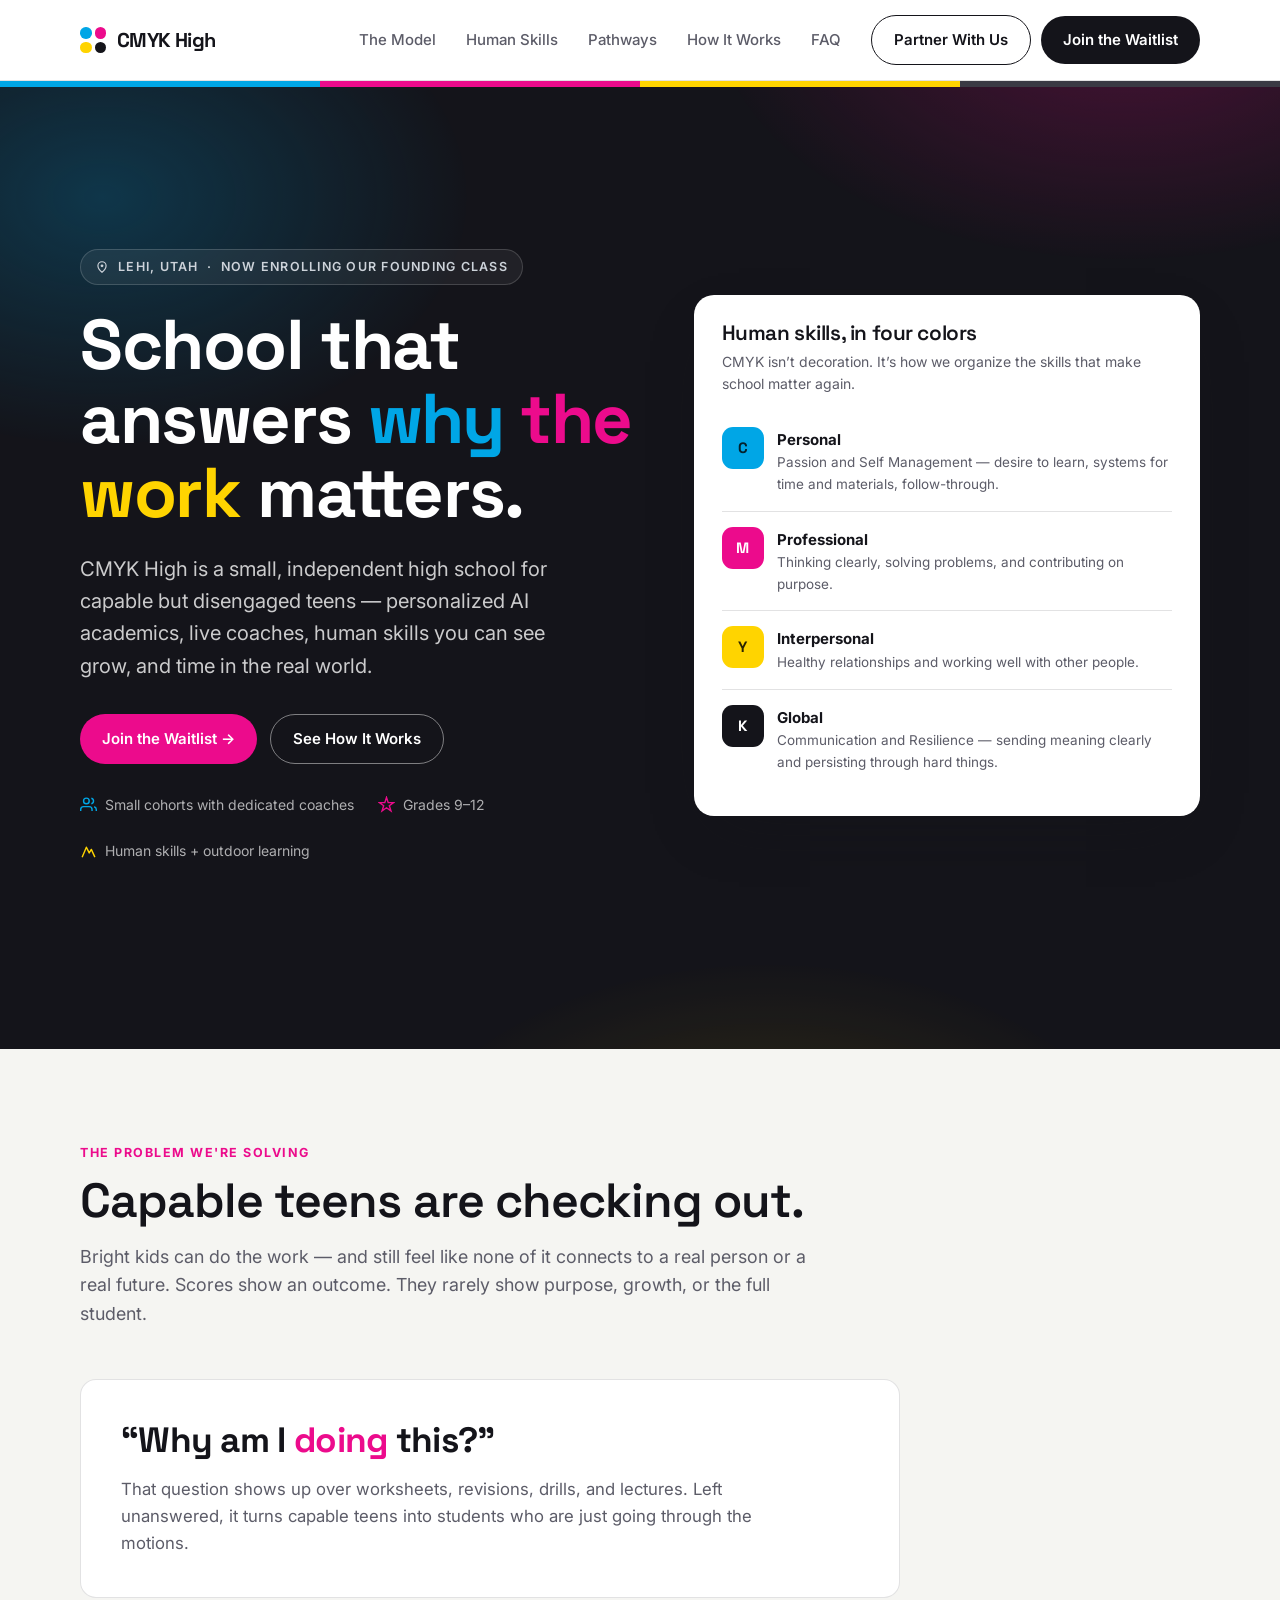
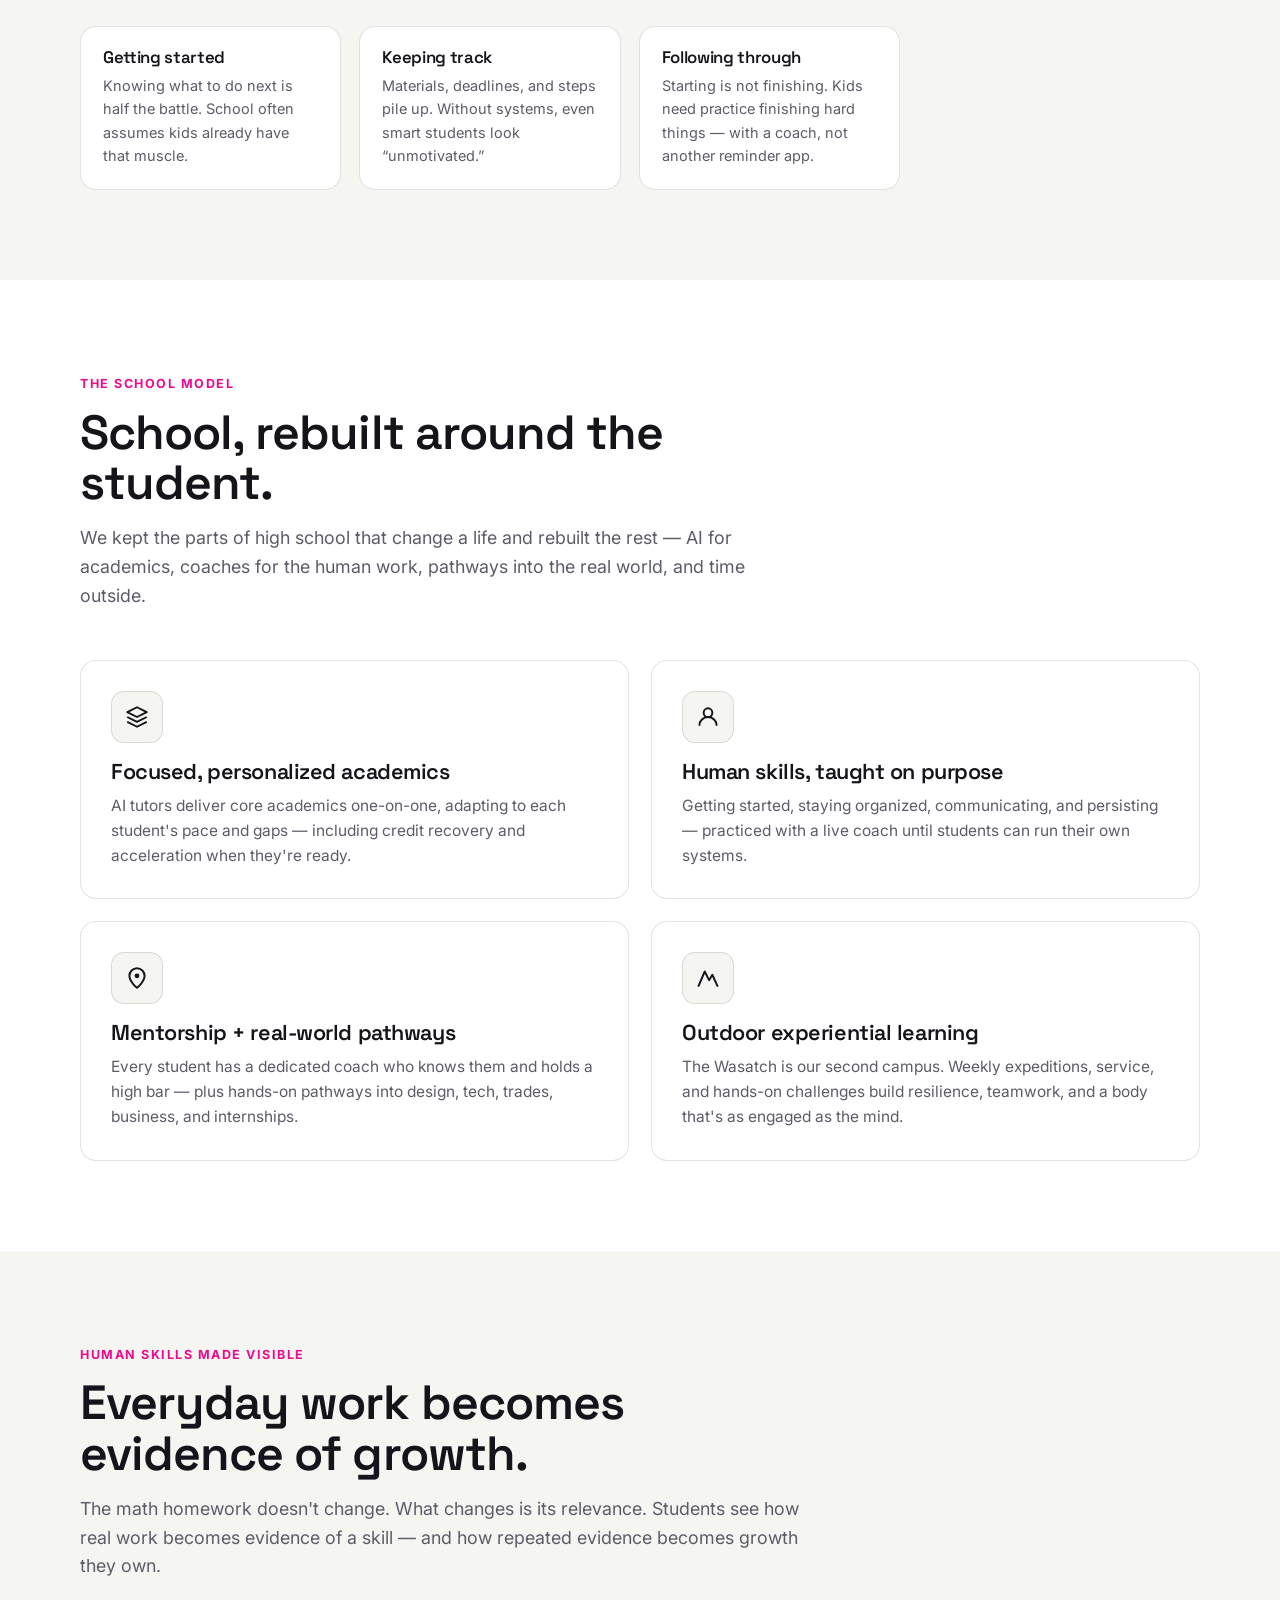
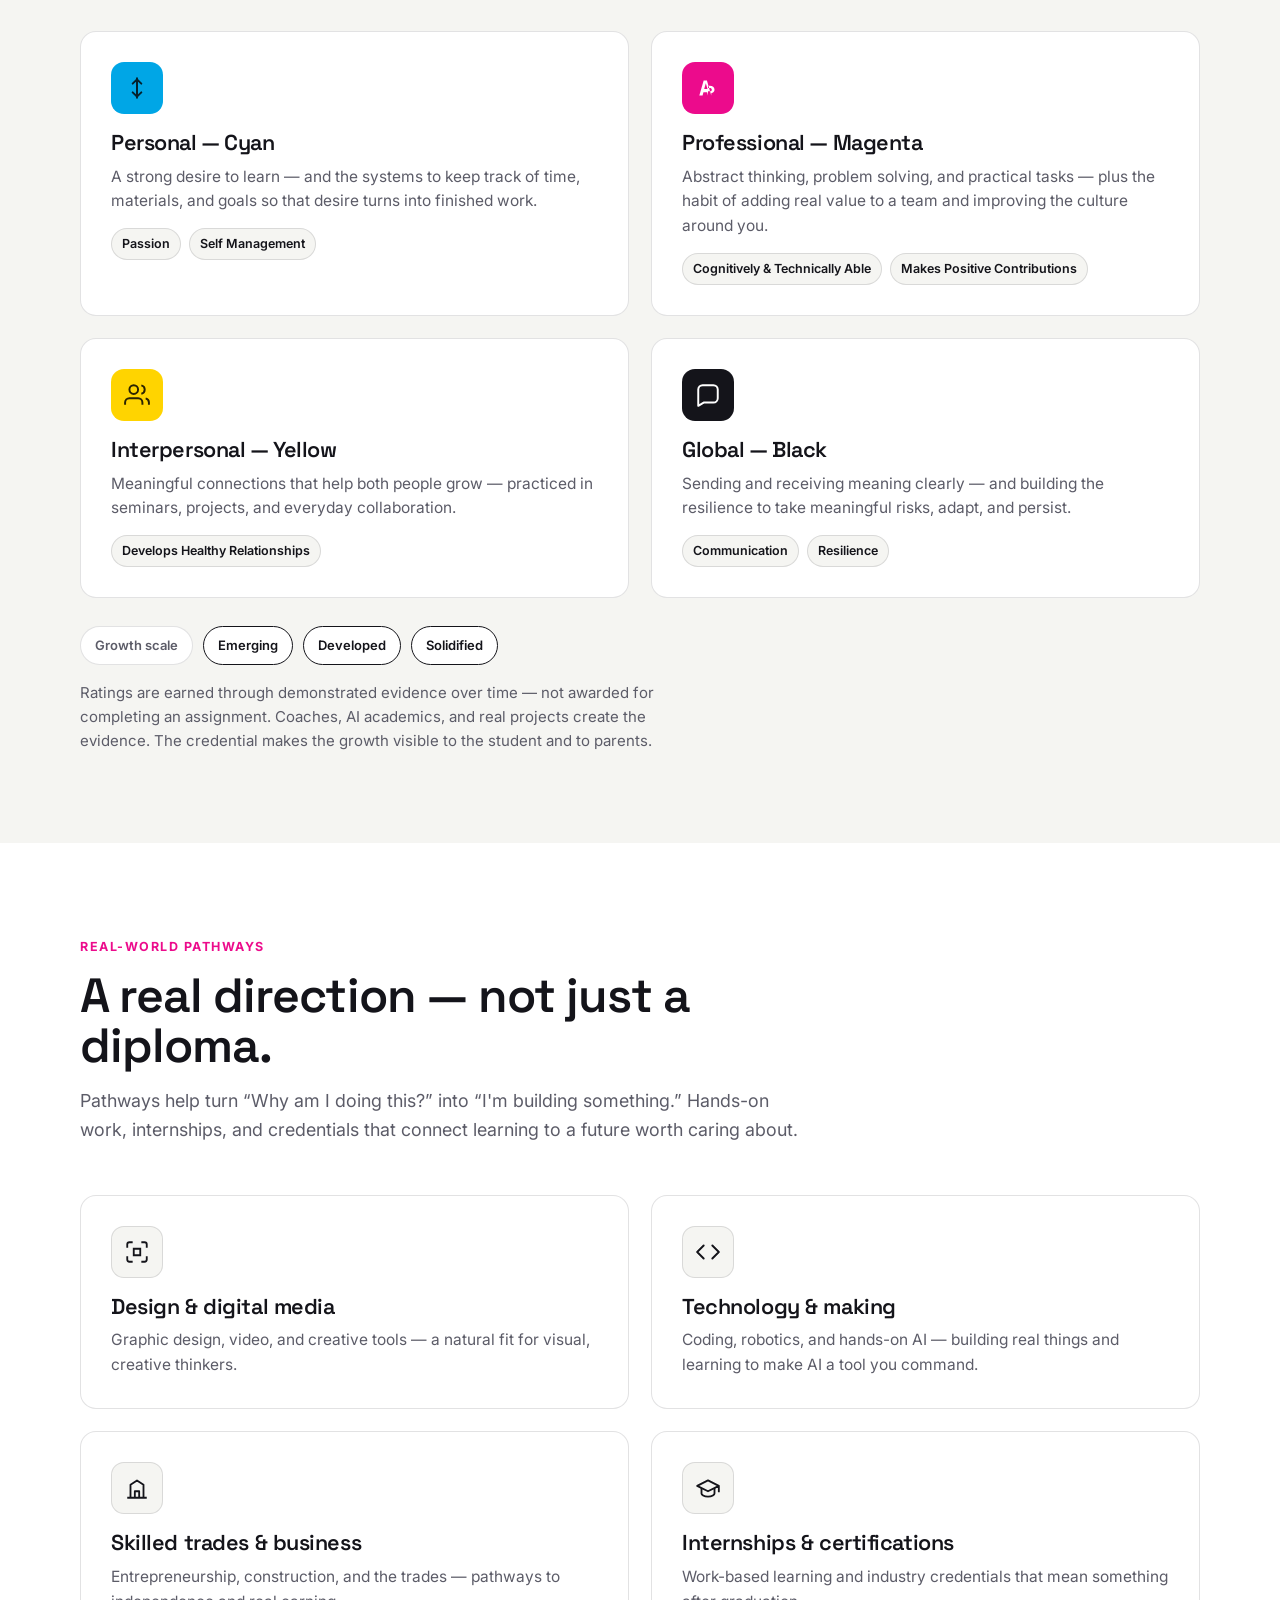
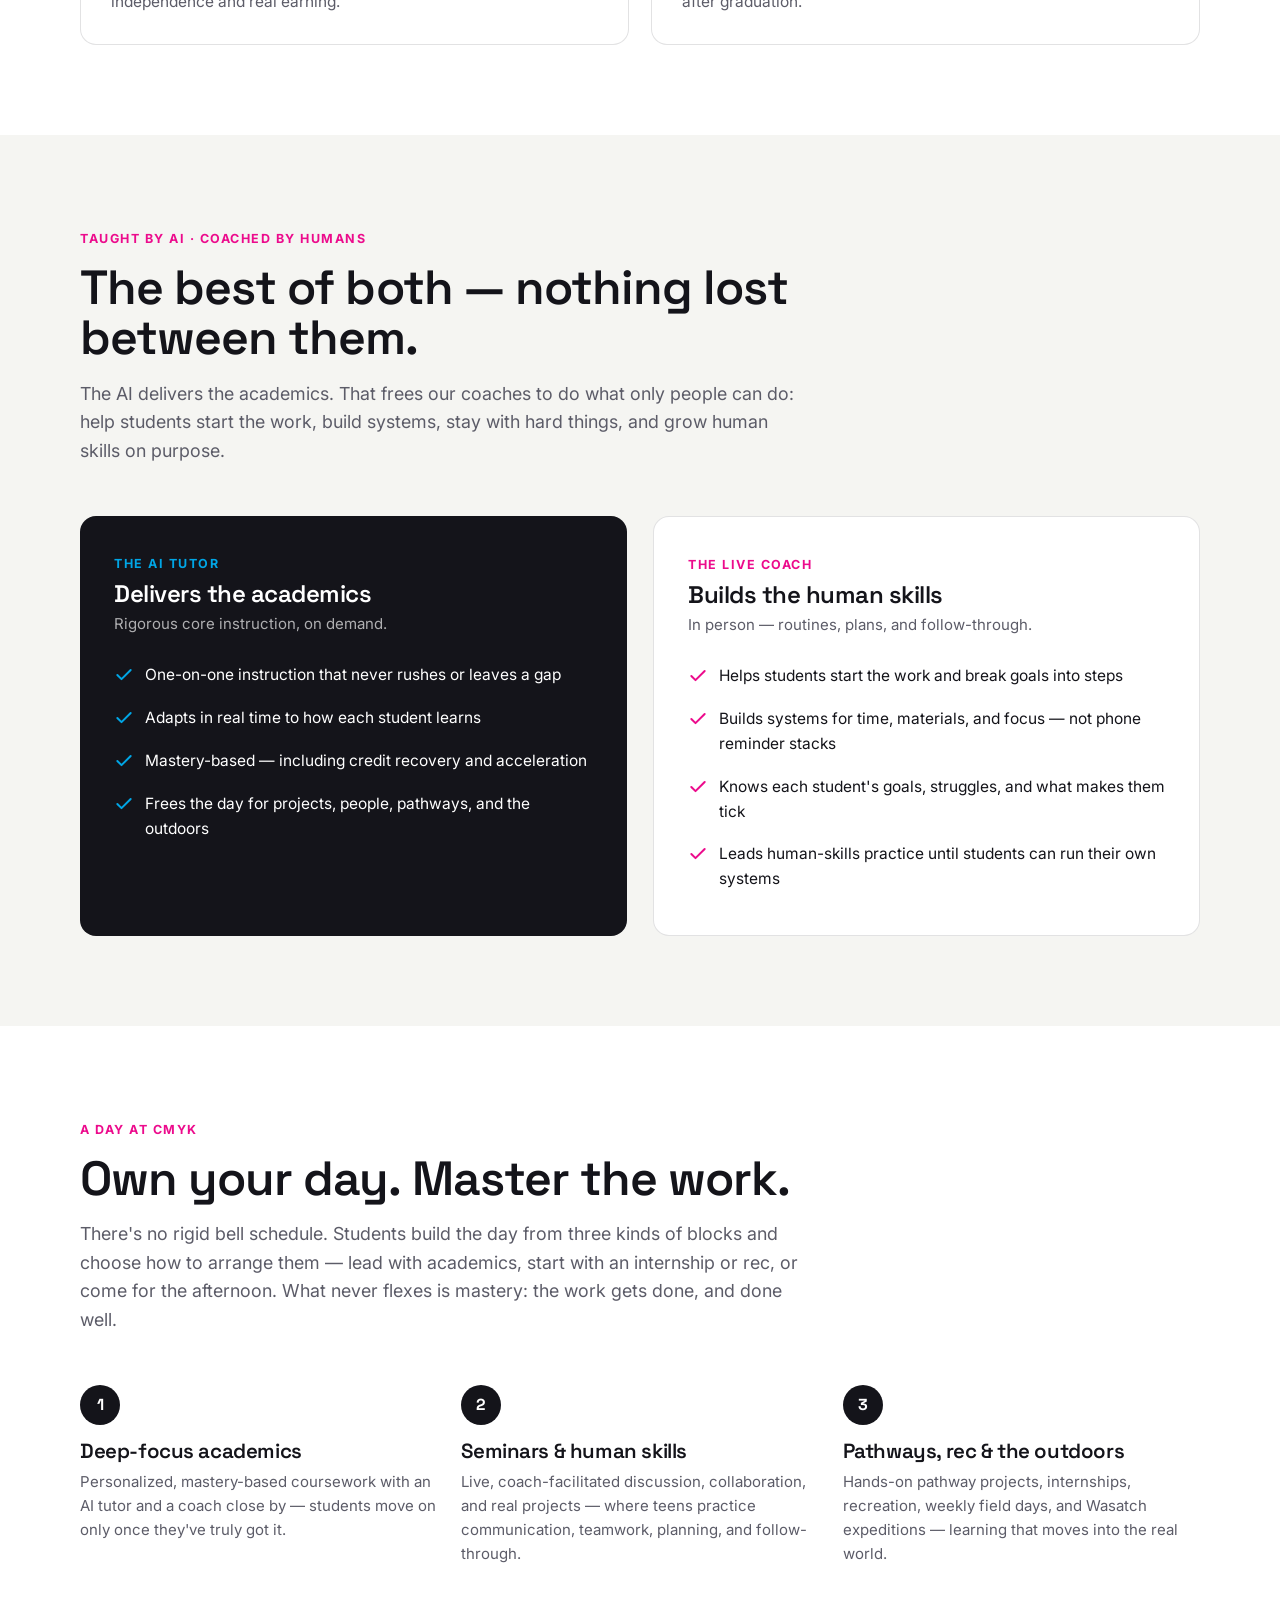
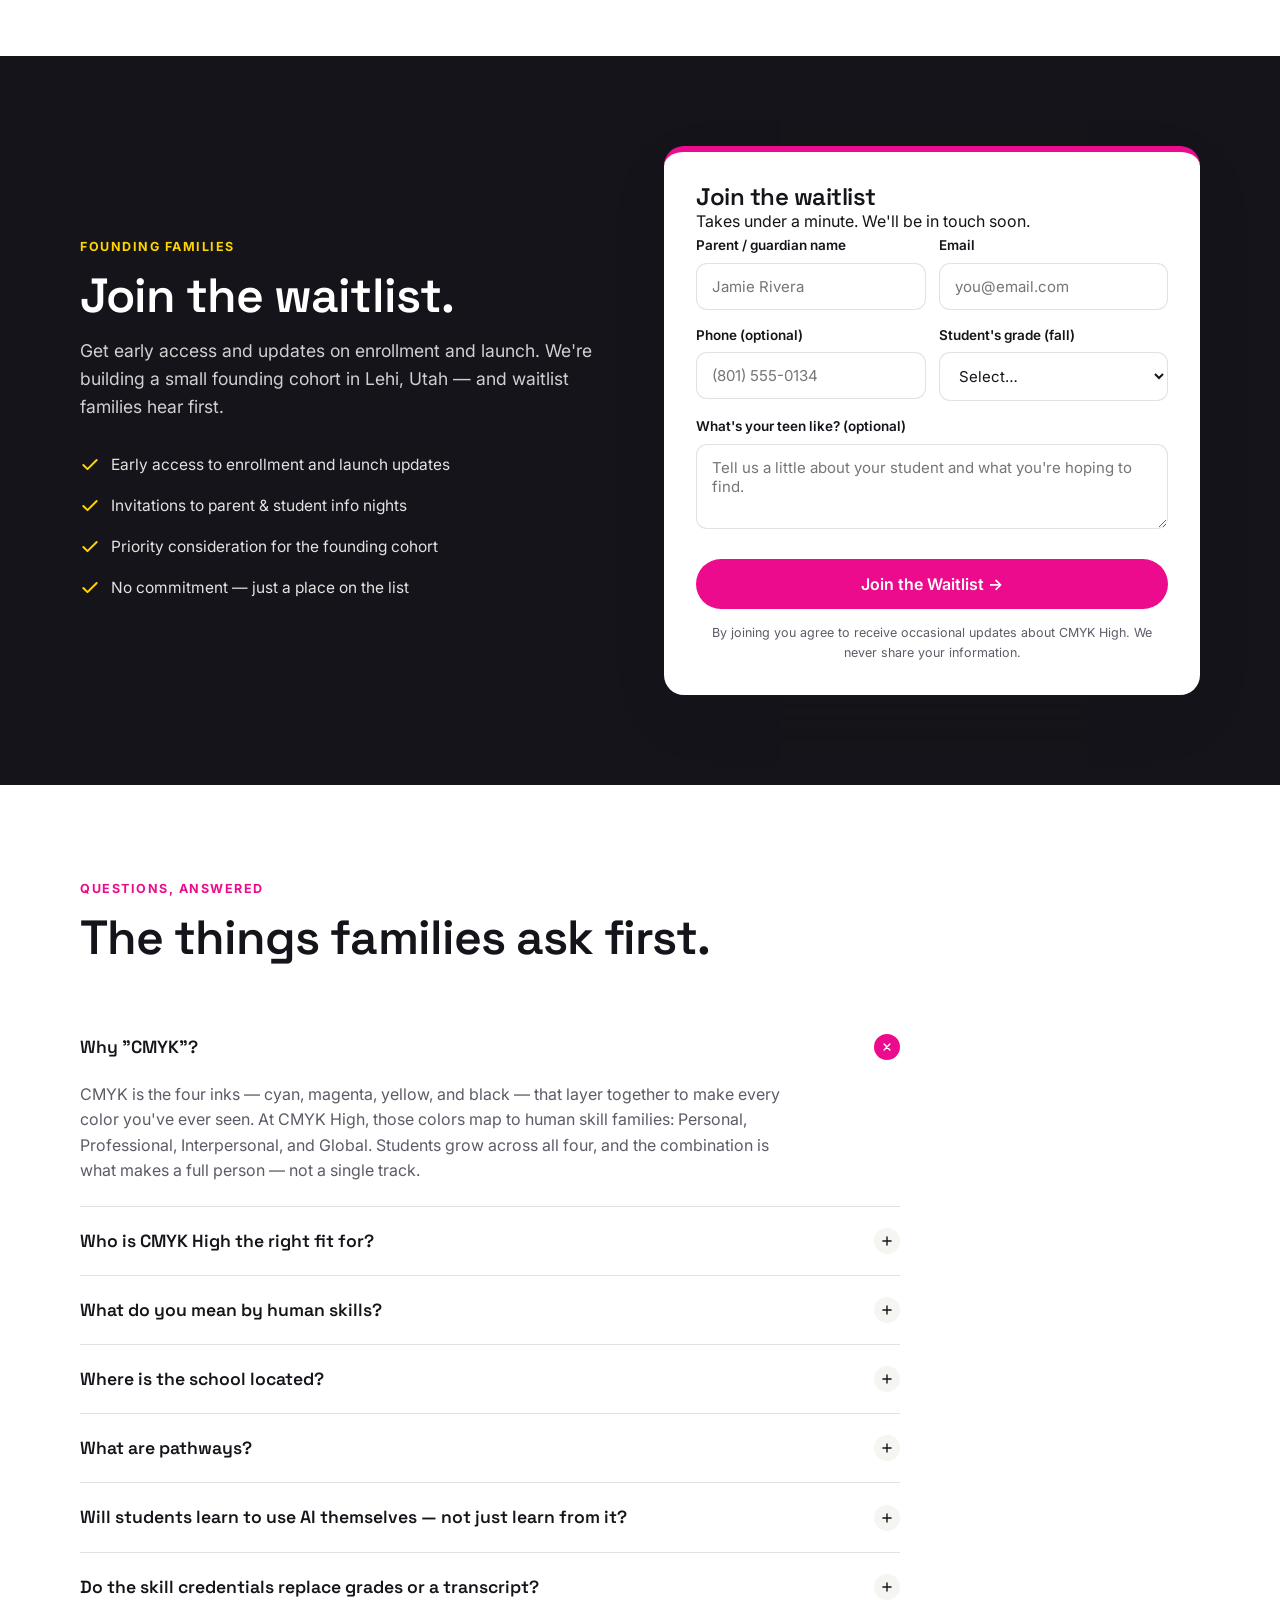
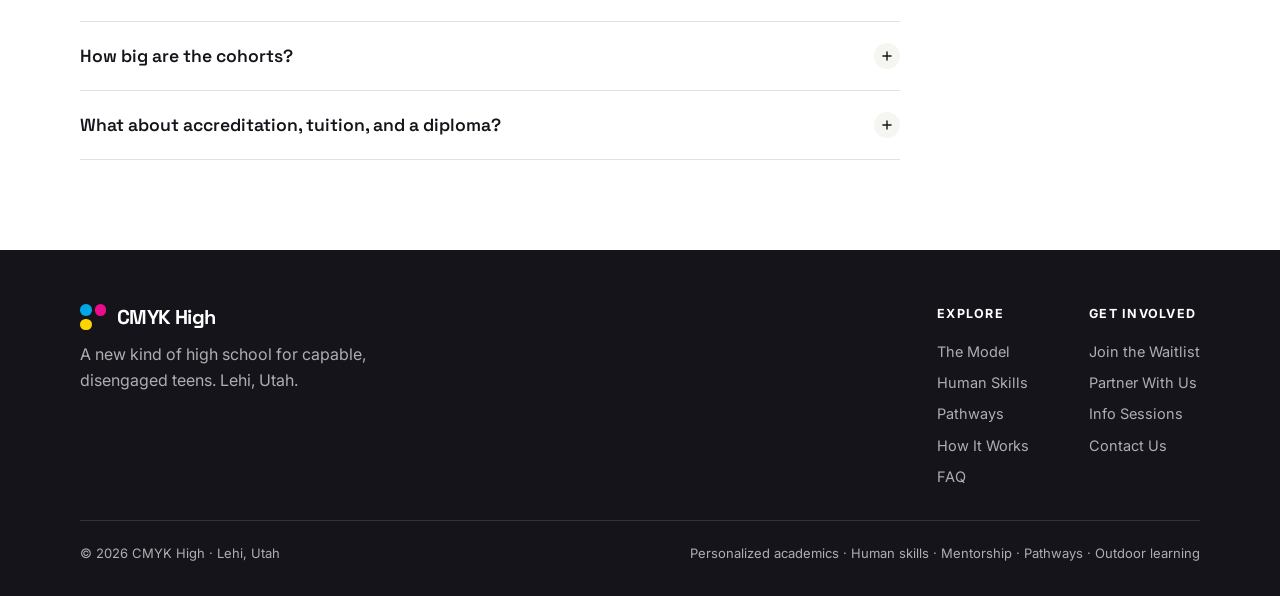
==== commit a4247d94: "Add business partnership page with design-your-intern form Introduce Partner With Us next to the fam" ====
--- a/index.html
+++ b/index.html
@@ -51,6 +51,7 @@
   .nav-links { display: flex; gap: 30px; align-items: center; font-size: 15px; font-weight: 500; }
   .nav-links a { color: var(--muted); transition: color .2s; }
   .nav-links a:hover { color: var(--ink); }
+  .nav-cta { display: flex; gap: 10px; align-items: center; }
   .btn {
     display: inline-flex; align-items: center; justify-content: center; gap: 8px;
     background: var(--key); color: #fff; padding: 12px 22px; border-radius: 999px;
@@ -64,7 +65,12 @@
   .btn.ghost { background: transparent; color: var(--ink); border: 1.5px solid var(--ink); }
   .btn.ghost:hover { background: var(--ink); color: #fff; }
   .nav-links .btn { color: #fff; }
-  @media (max-width: 820px) { .nav-links a:not(.btn) { display: none; } }
+  .nav-links .btn.ghost { color: var(--ink); background: transparent; }
+  .nav-links .btn.ghost:hover { color: #fff; background: var(--ink); }
+  @media (max-width: 820px) {
+    .nav-links a:not(.btn) { display: none; }
+    .nav-cta .btn { padding: 10px 14px; font-size: 13.5px; }
+  }
 
   /* HERO */
   .hero { position: relative; overflow: hidden; background: var(--key); color: #fff; }
@@ -284,7 +290,10 @@
       <a href="#pathways">Pathways</a>
       <a href="#how">How It Works</a>
       <a href="#faq">FAQ</a>
-      <a href="#waitlist" class="btn">Join the Waitlist</a>
+      <div class="nav-cta">
+        <a href="business.html" class="btn ghost">Partner With Us</a>
+        <a href="#waitlist" class="btn">Join the Waitlist</a>
+      </div>
     </nav>
   </div>
 </header>
@@ -673,6 +682,7 @@
         <div>
           <h4>Get involved</h4>
           <a href="#waitlist">Join the Waitlist</a>
+          <a href="business.html">Partner With Us</a>
           <a href="#waitlist">Info Sessions</a>
           <a href="mailto:hello@cmykhigh.com">Contact Us</a>
         </div>
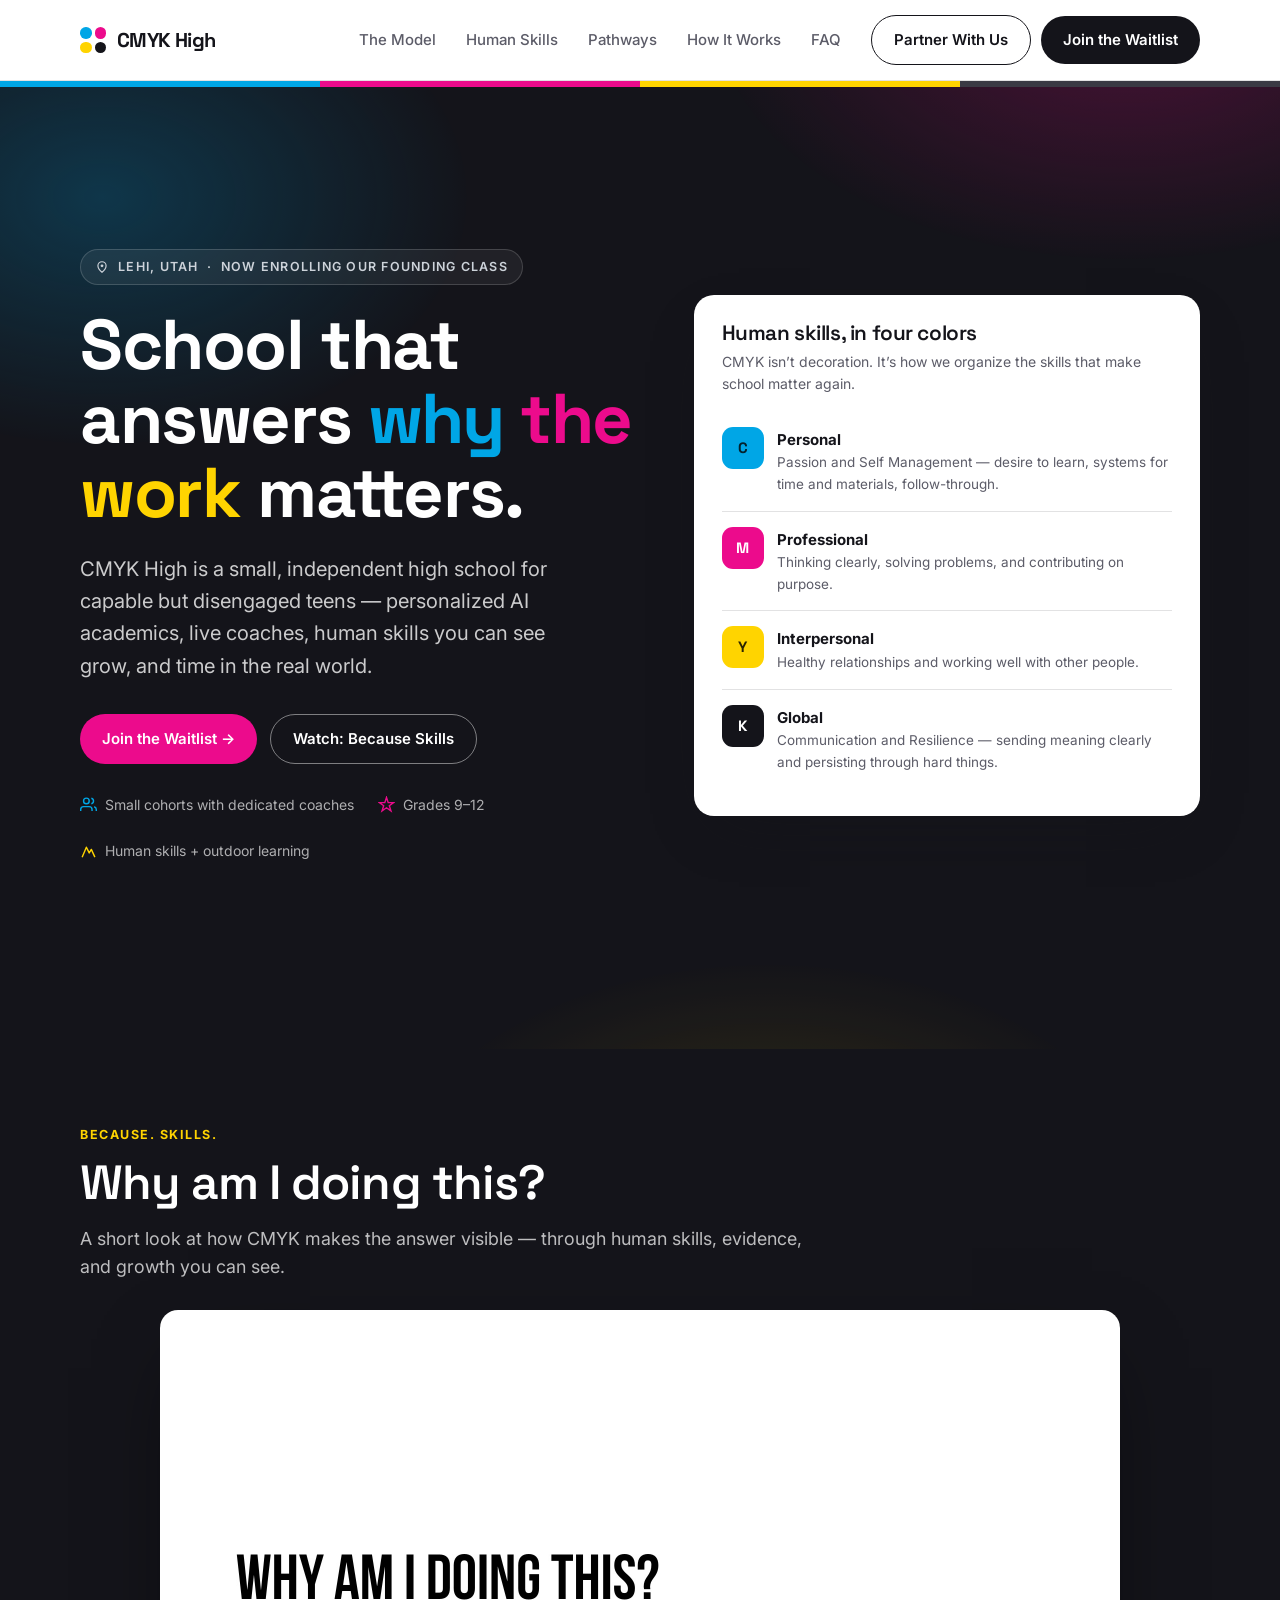
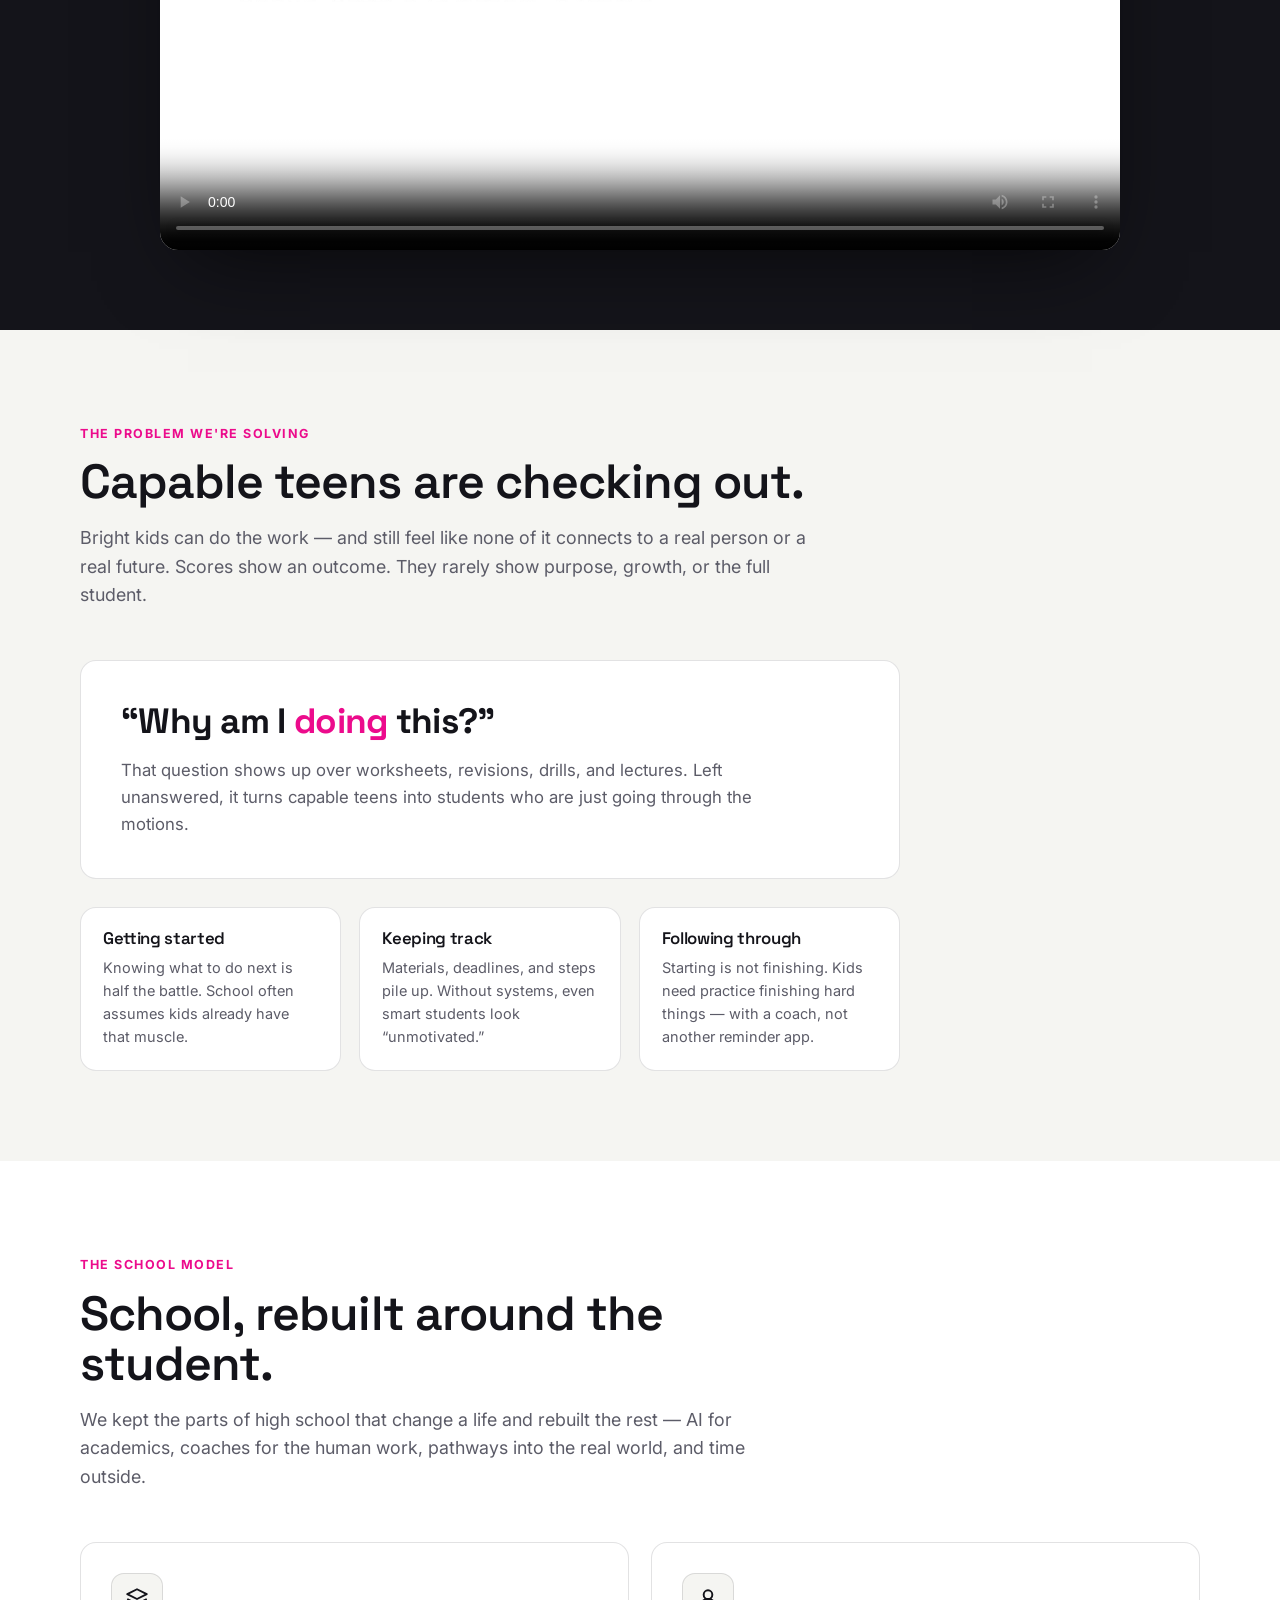
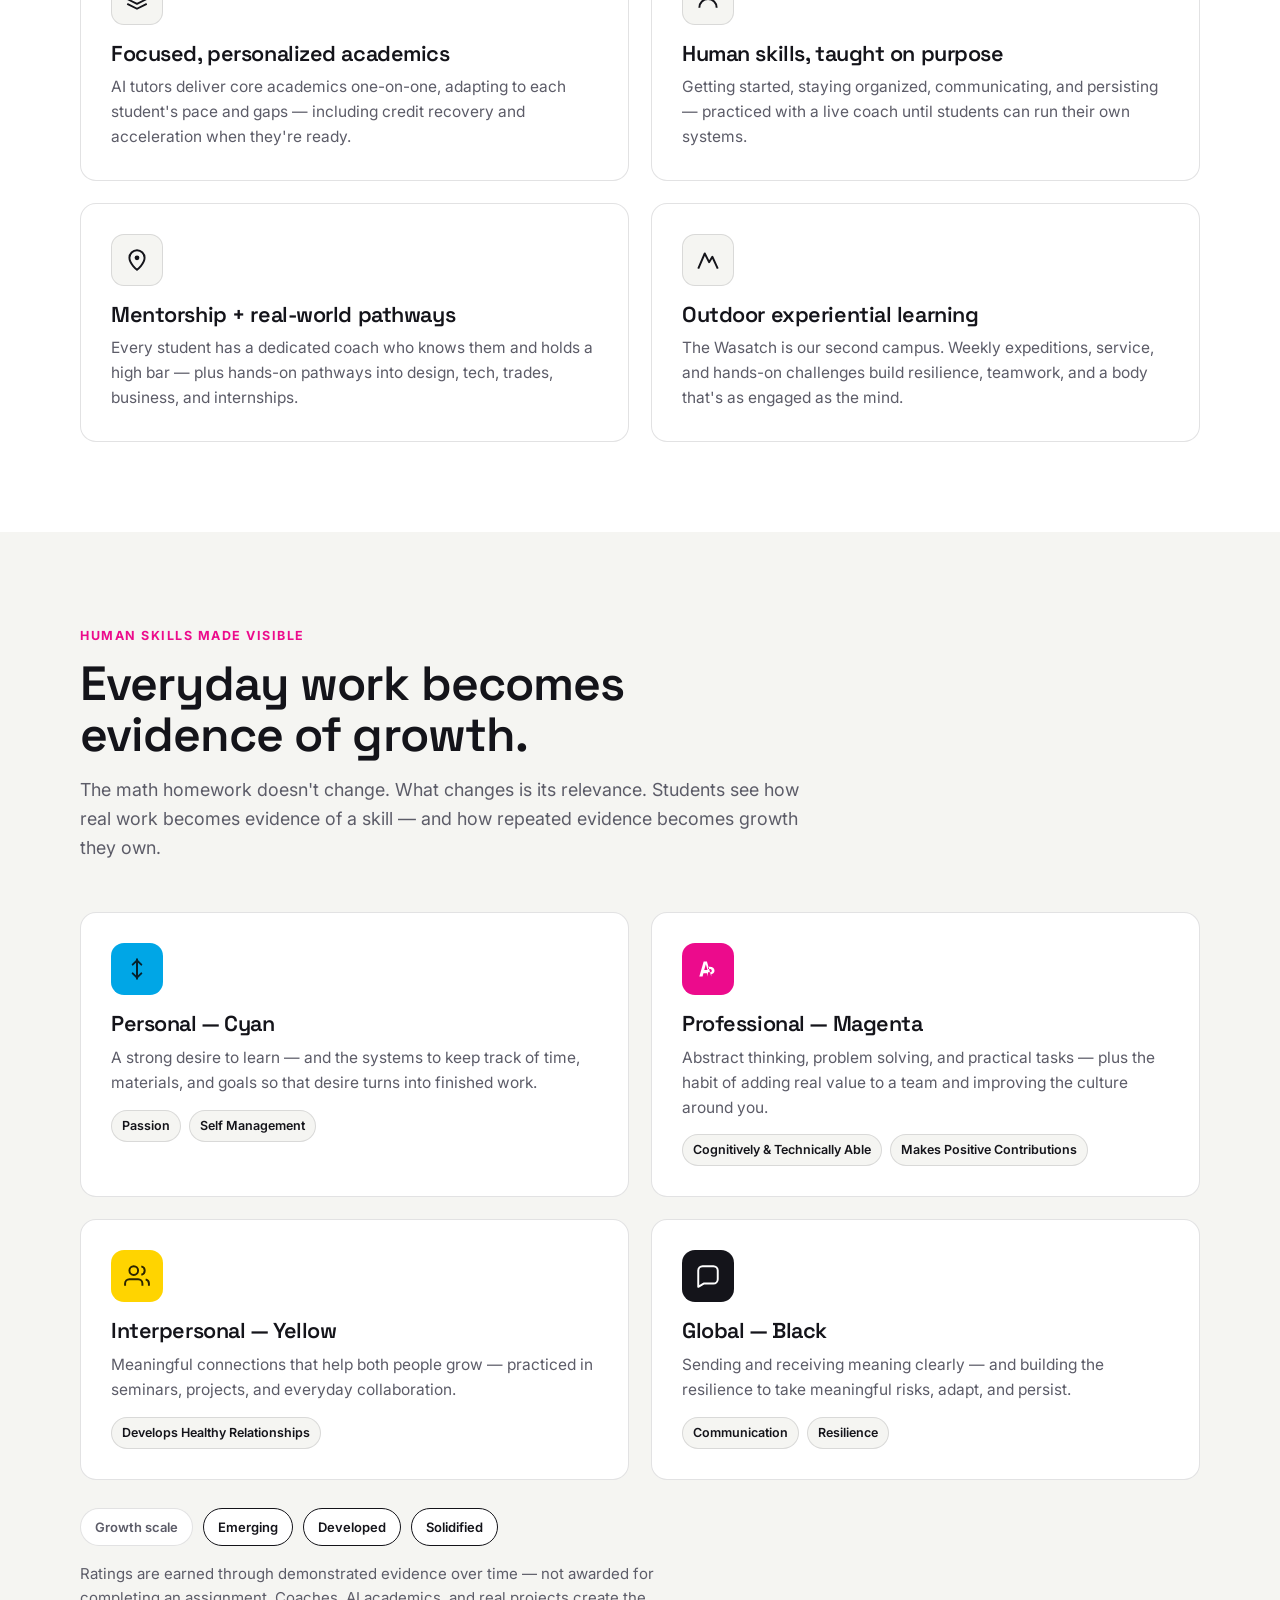
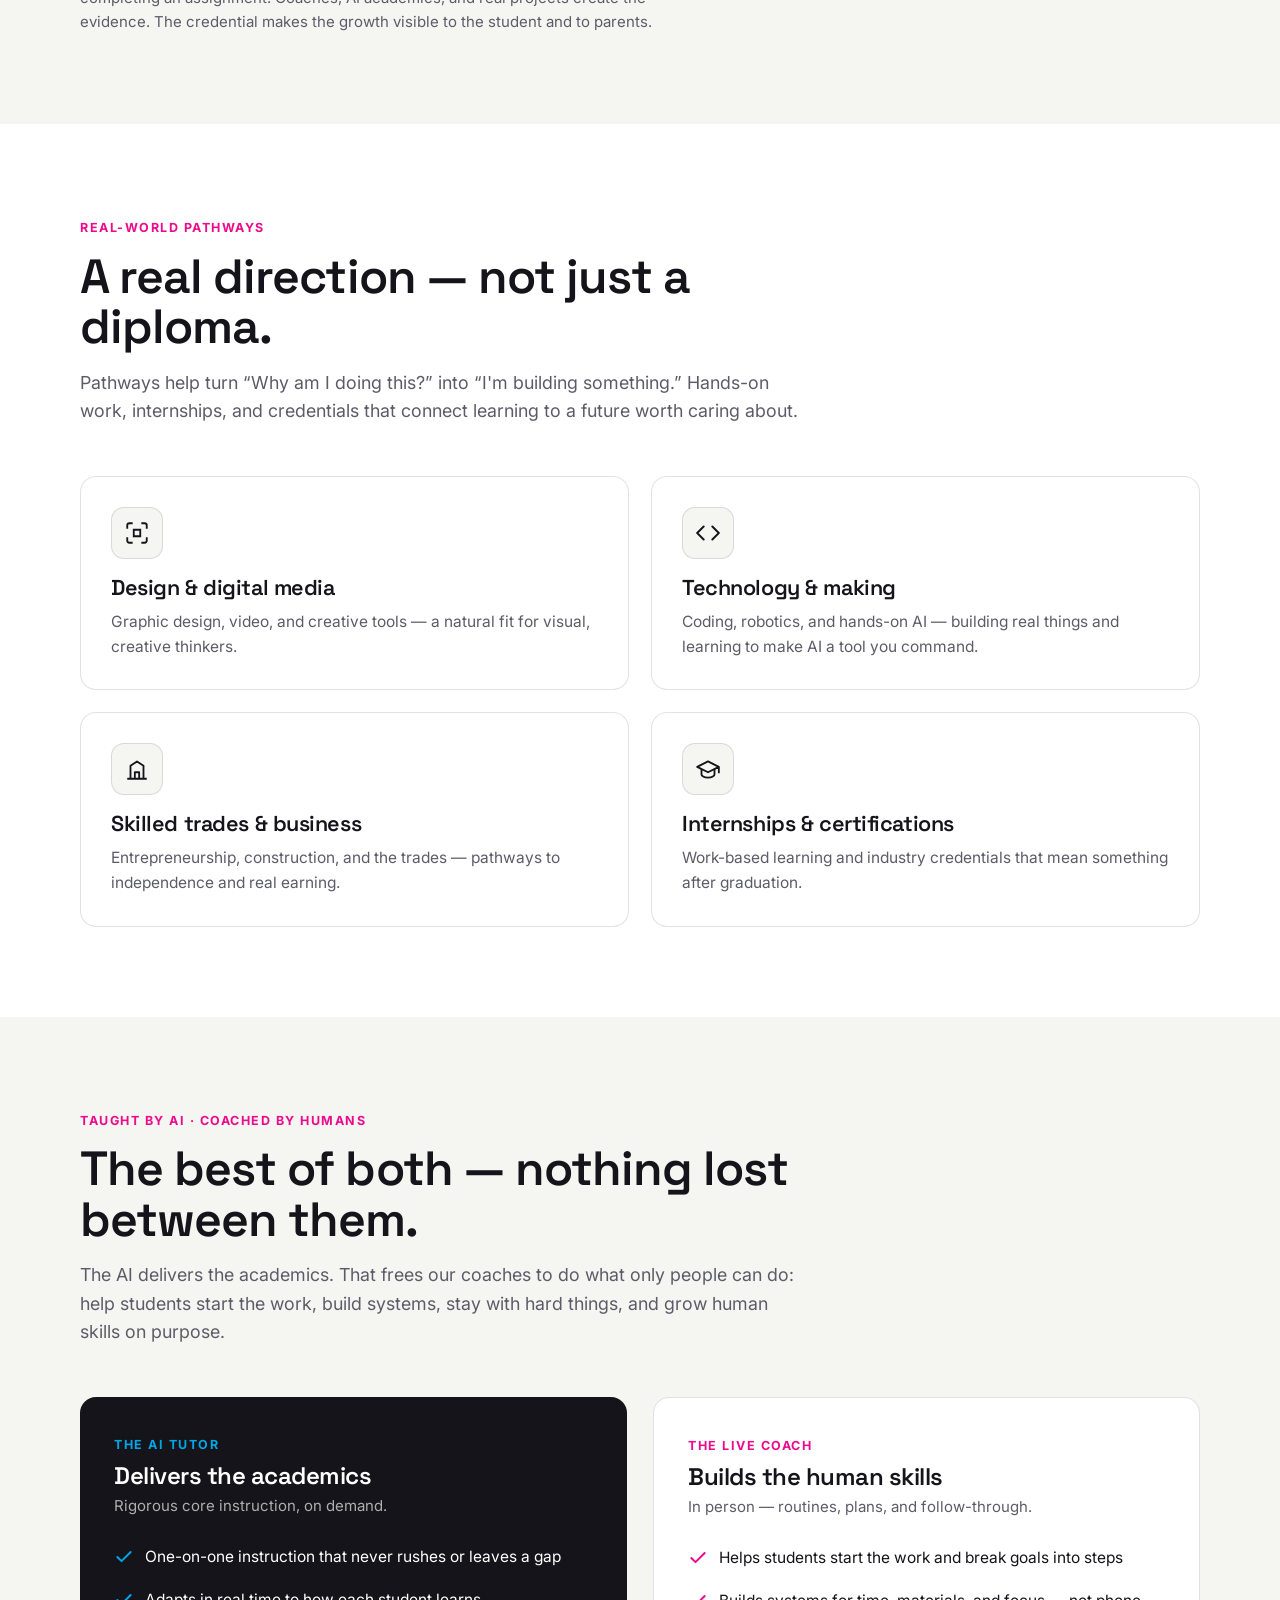
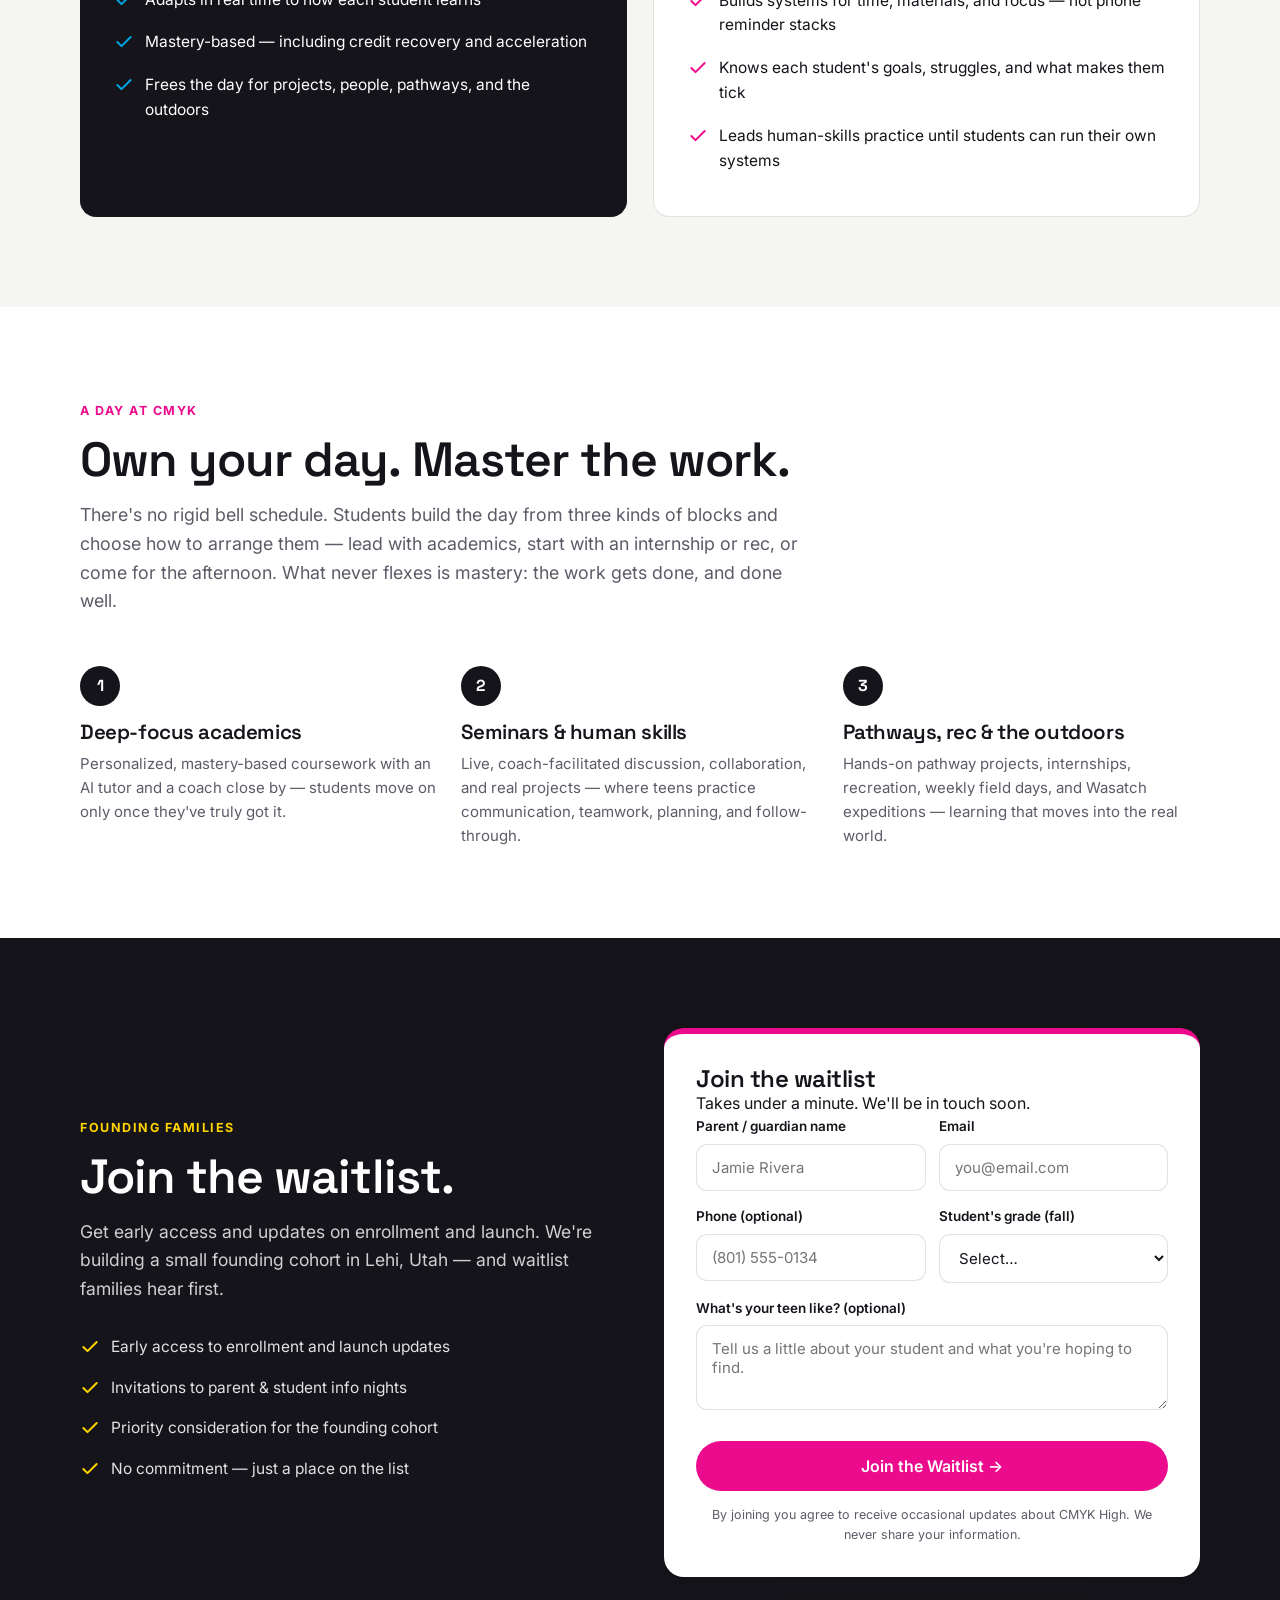
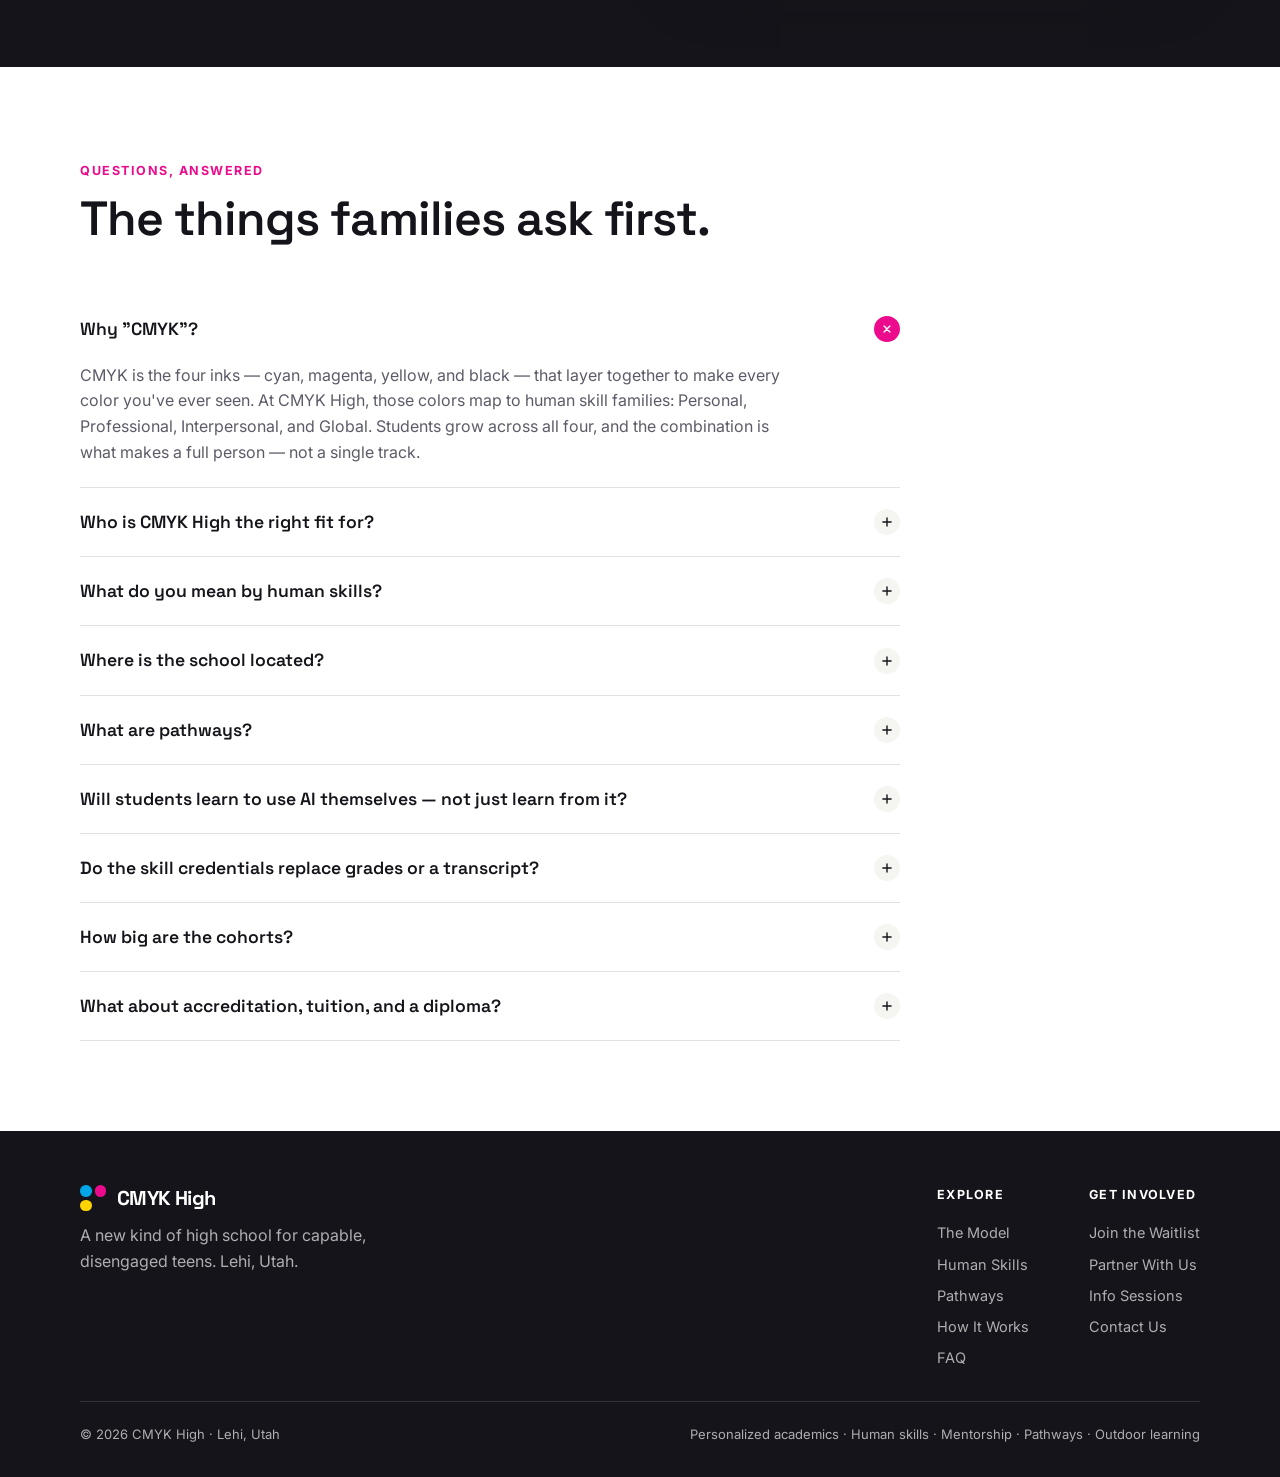
==== commit 51f77fca: "Add Because Skills video to the family landing page Embed the campaign video as a user-controlled fe" ====
--- a/index.html
+++ b/index.html
@@ -121,6 +121,34 @@
   .sec-head p { font-size: 1.12rem; color: var(--muted); margin-top: 16px; }
   .band { background: var(--paper-2); }
 
+  /* FEATURED VIDEO */
+  .feature-video {
+    background: var(--key);
+    color: #fff;
+    padding: 72px 0 80px;
+  }
+  .feature-video .sec-head { margin-bottom: 28px; }
+  .feature-video .sec-head .tag { color: var(--yellow); }
+  .feature-video .sec-head h2 { color: #fff; }
+  .feature-video .sec-head p { color: rgba(255,255,255,.72); }
+  .video-frame {
+    position: relative;
+    width: min(960px, 100%);
+    margin: 0 auto;
+    border-radius: 18px;
+    overflow: hidden;
+    box-shadow: 0 30px 80px -28px rgba(0,0,0,.65);
+    background: #000;
+    aspect-ratio: 16 / 9;
+  }
+  .video-frame video {
+    display: block;
+    width: 100%;
+    height: 100%;
+    object-fit: cover;
+    vertical-align: middle;
+  }
+
   /* PROBLEM PROVOCATION */
   .provocation {
     margin-top: 8px;
@@ -311,7 +339,7 @@
       <p class="lead">CMYK High is a small, independent high school for capable but disengaged teens — personalized AI academics, live coaches, human skills you can see grow, and time in the real world.</p>
       <div class="hero-cta">
         <a href="#waitlist" class="btn magenta">Join the Waitlist →</a>
-        <a href="#model" class="btn ghost" style="color:#fff; border-color:rgba(255,255,255,.45);">See How It Works</a>
+        <a href="#watch" class="btn ghost" style="color:#fff; border-color:rgba(255,255,255,.45);">Watch: Because Skills</a>
       </div>
       <div class="hero-meta">
         <span><svg viewBox="0 0 24 24" fill="none" stroke="var(--cyan)"><path d="M17 21v-2a4 4 0 00-4-4H5a4 4 0 00-4 4v2M9 11a4 4 0 100-8 4 4 0 000 8zM23 21v-2a4 4 0 00-3-3.9M16 3.1a4 4 0 010 7.8" stroke-width="2"/></svg> Small cohorts with dedicated coaches</span>
@@ -341,6 +369,29 @@
           <div><b>Global</b><span>Communication and Resilience — sending meaning clearly and persisting through hard things.</span></div>
         </div>
       </div>
+    </div>
+  </div>
+</section>
+
+<!-- FEATURED VIDEO -->
+<section class="feature-video" id="watch">
+  <div class="wrap">
+    <div class="sec-head">
+      <span class="tag">Because. Skills.</span>
+      <h2>Why am I doing this?</h2>
+      <p>A short look at how CMYK makes the answer visible — through human skills, evidence, and growth you can see.</p>
+    </div>
+    <div class="video-frame">
+      <video
+        controls
+        playsinline
+        preload="metadata"
+        poster="media/because-skills-poster.jpg"
+        title="CMYK High — Because Skills"
+      >
+        <source src="media/because-skills.mp4" type="video/mp4" />
+        Your browser does not support embedded video.
+      </video>
     </div>
   </div>
 </section>
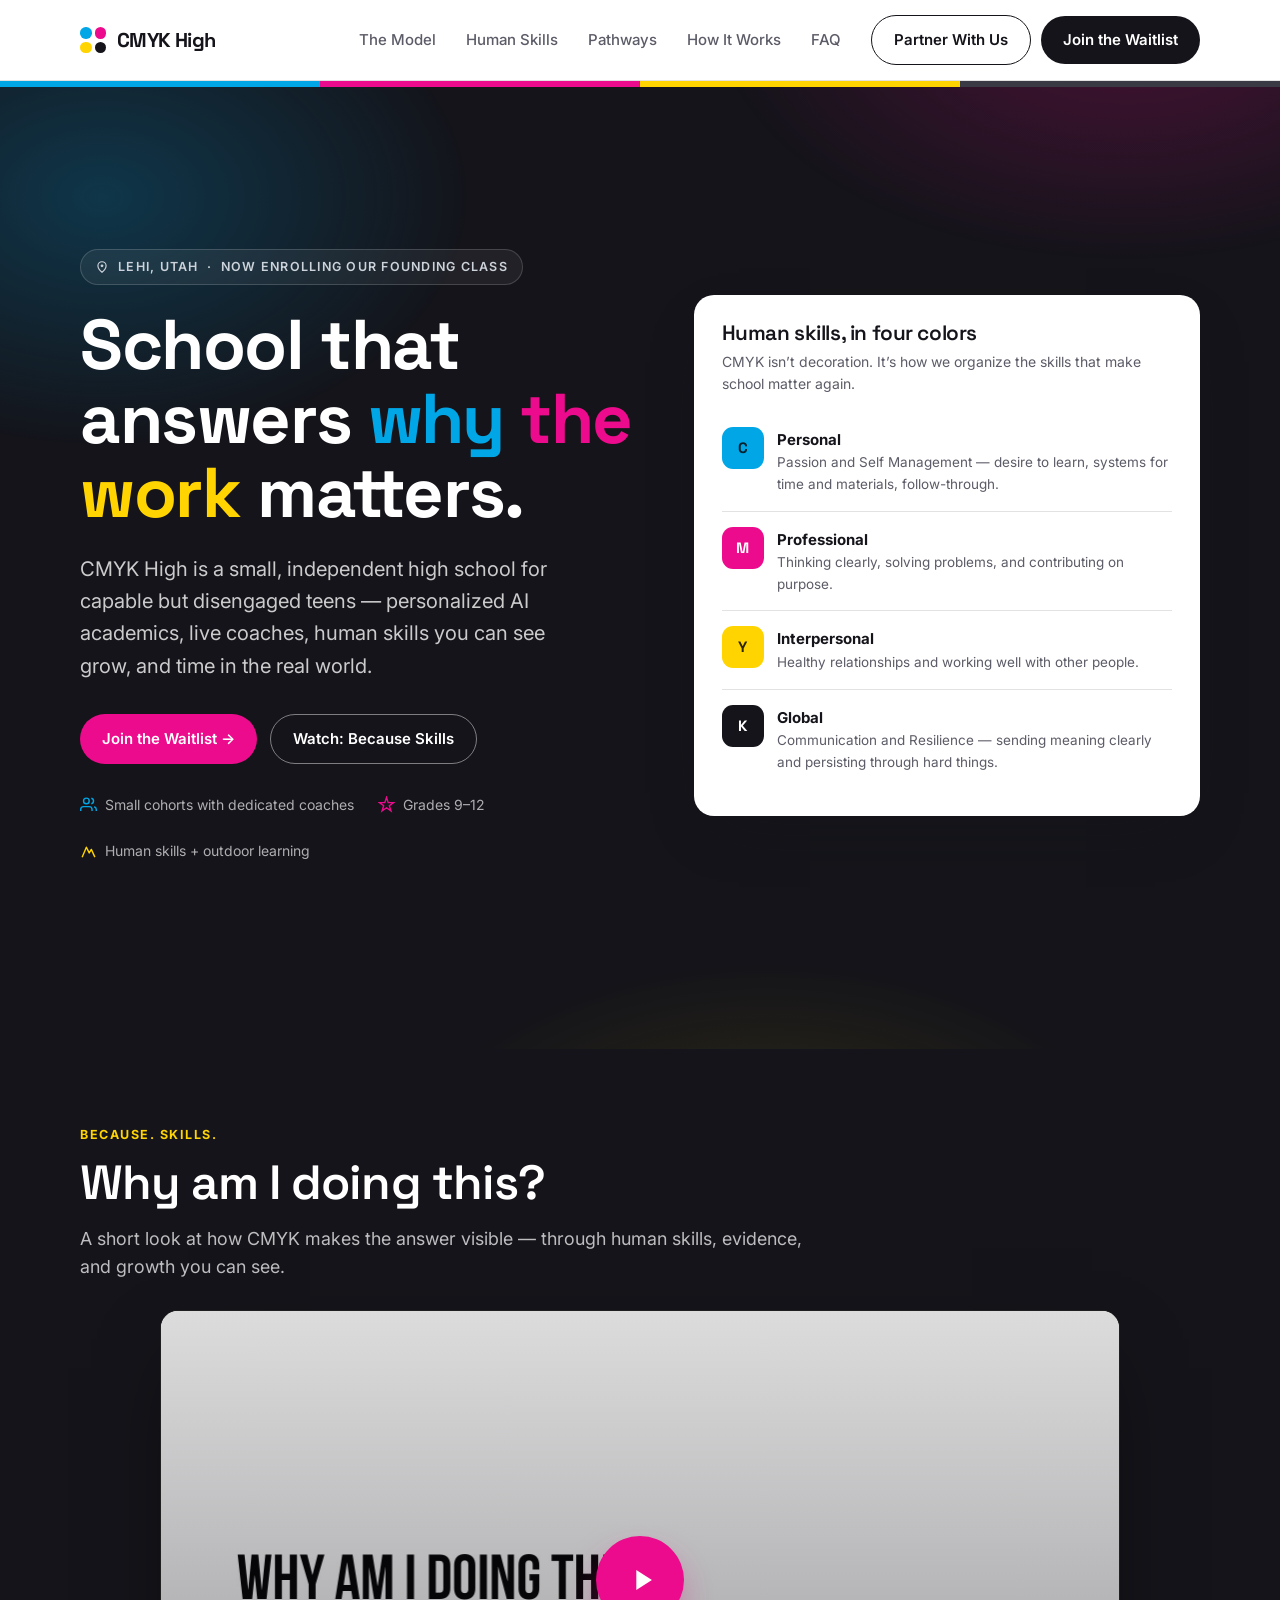
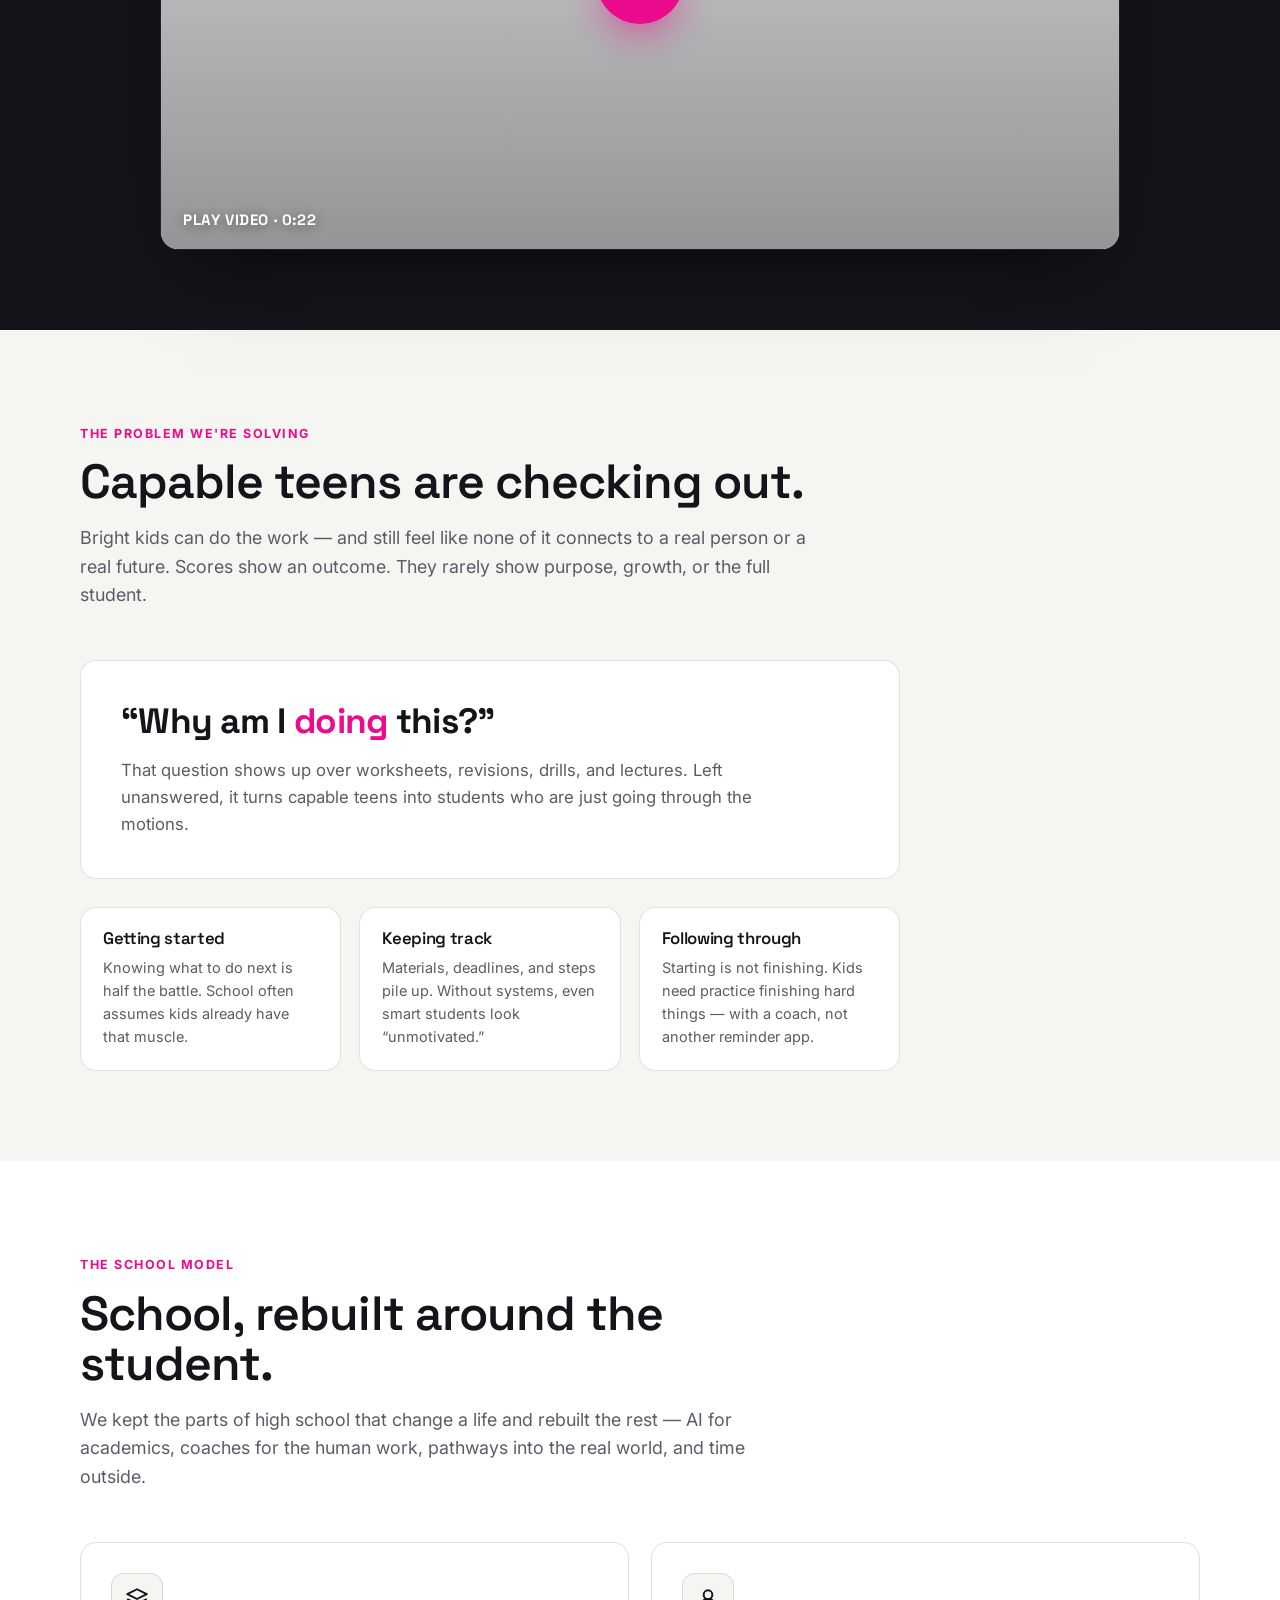
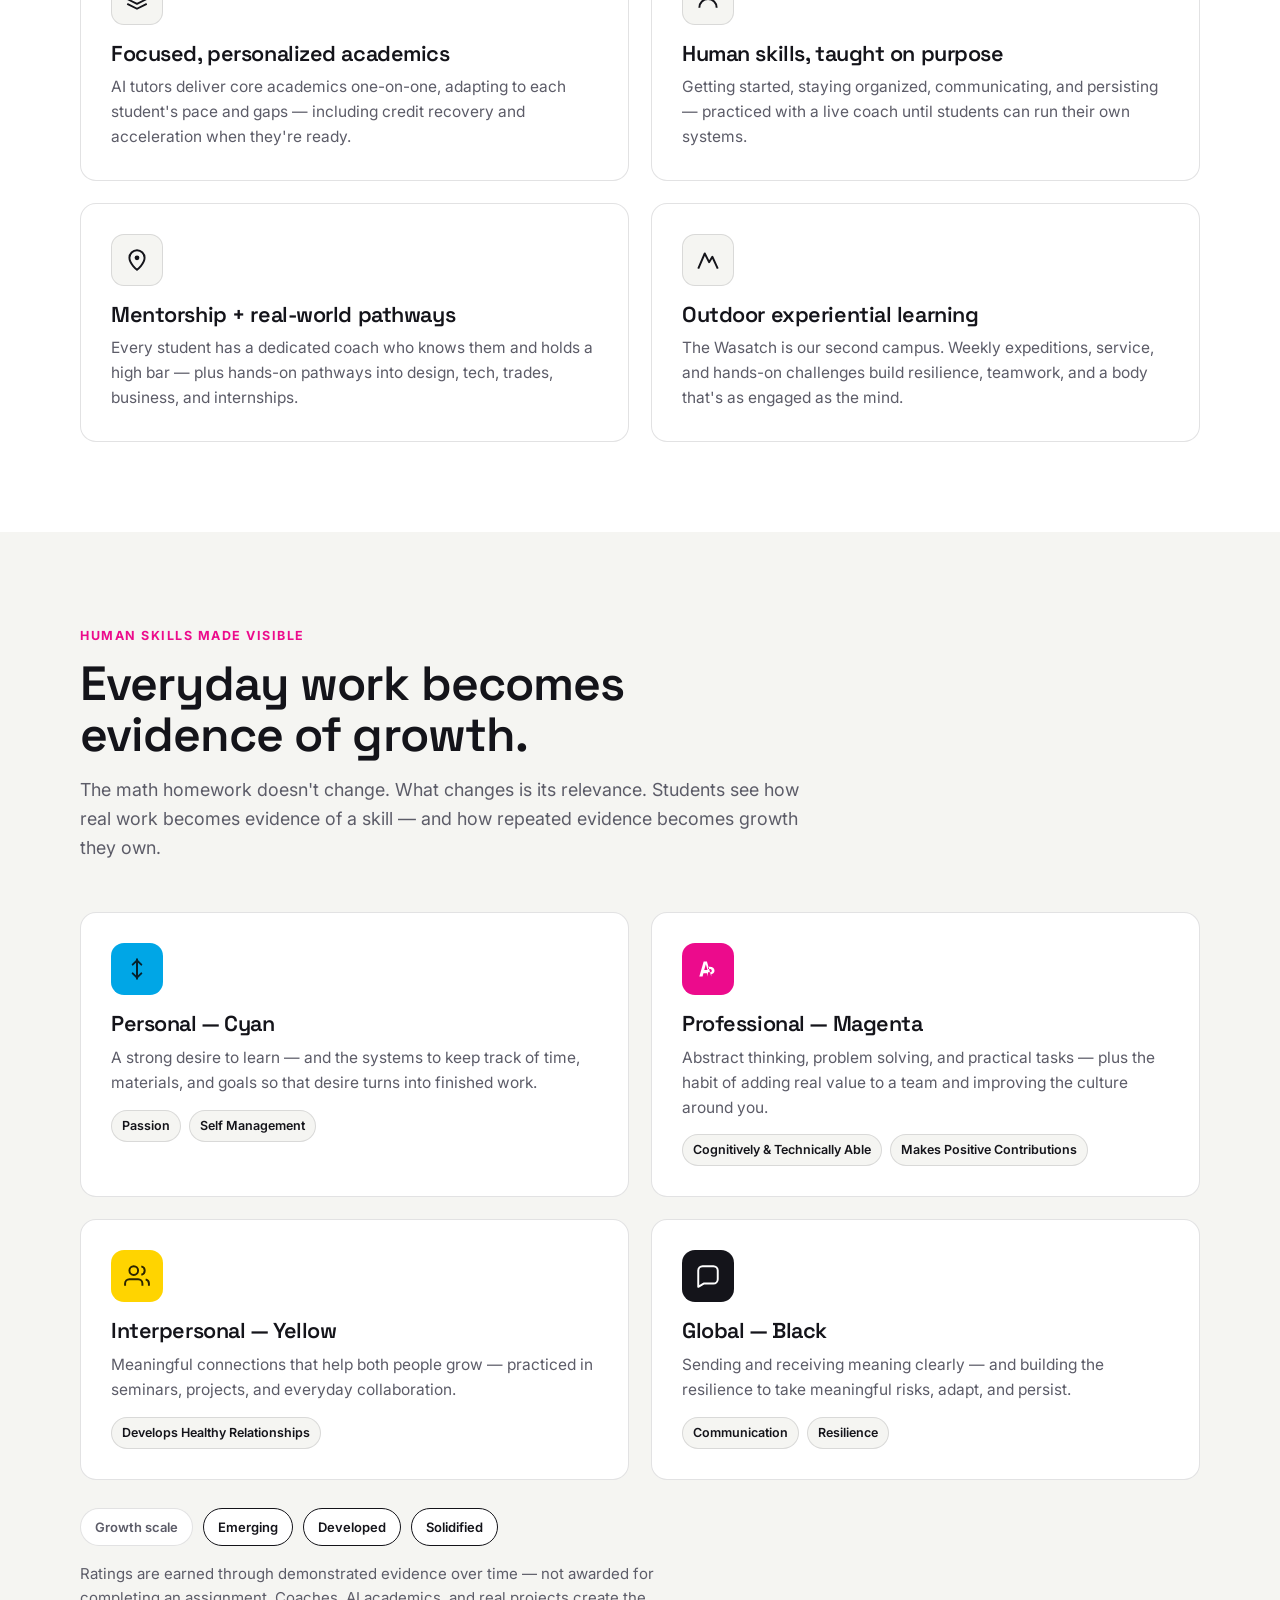
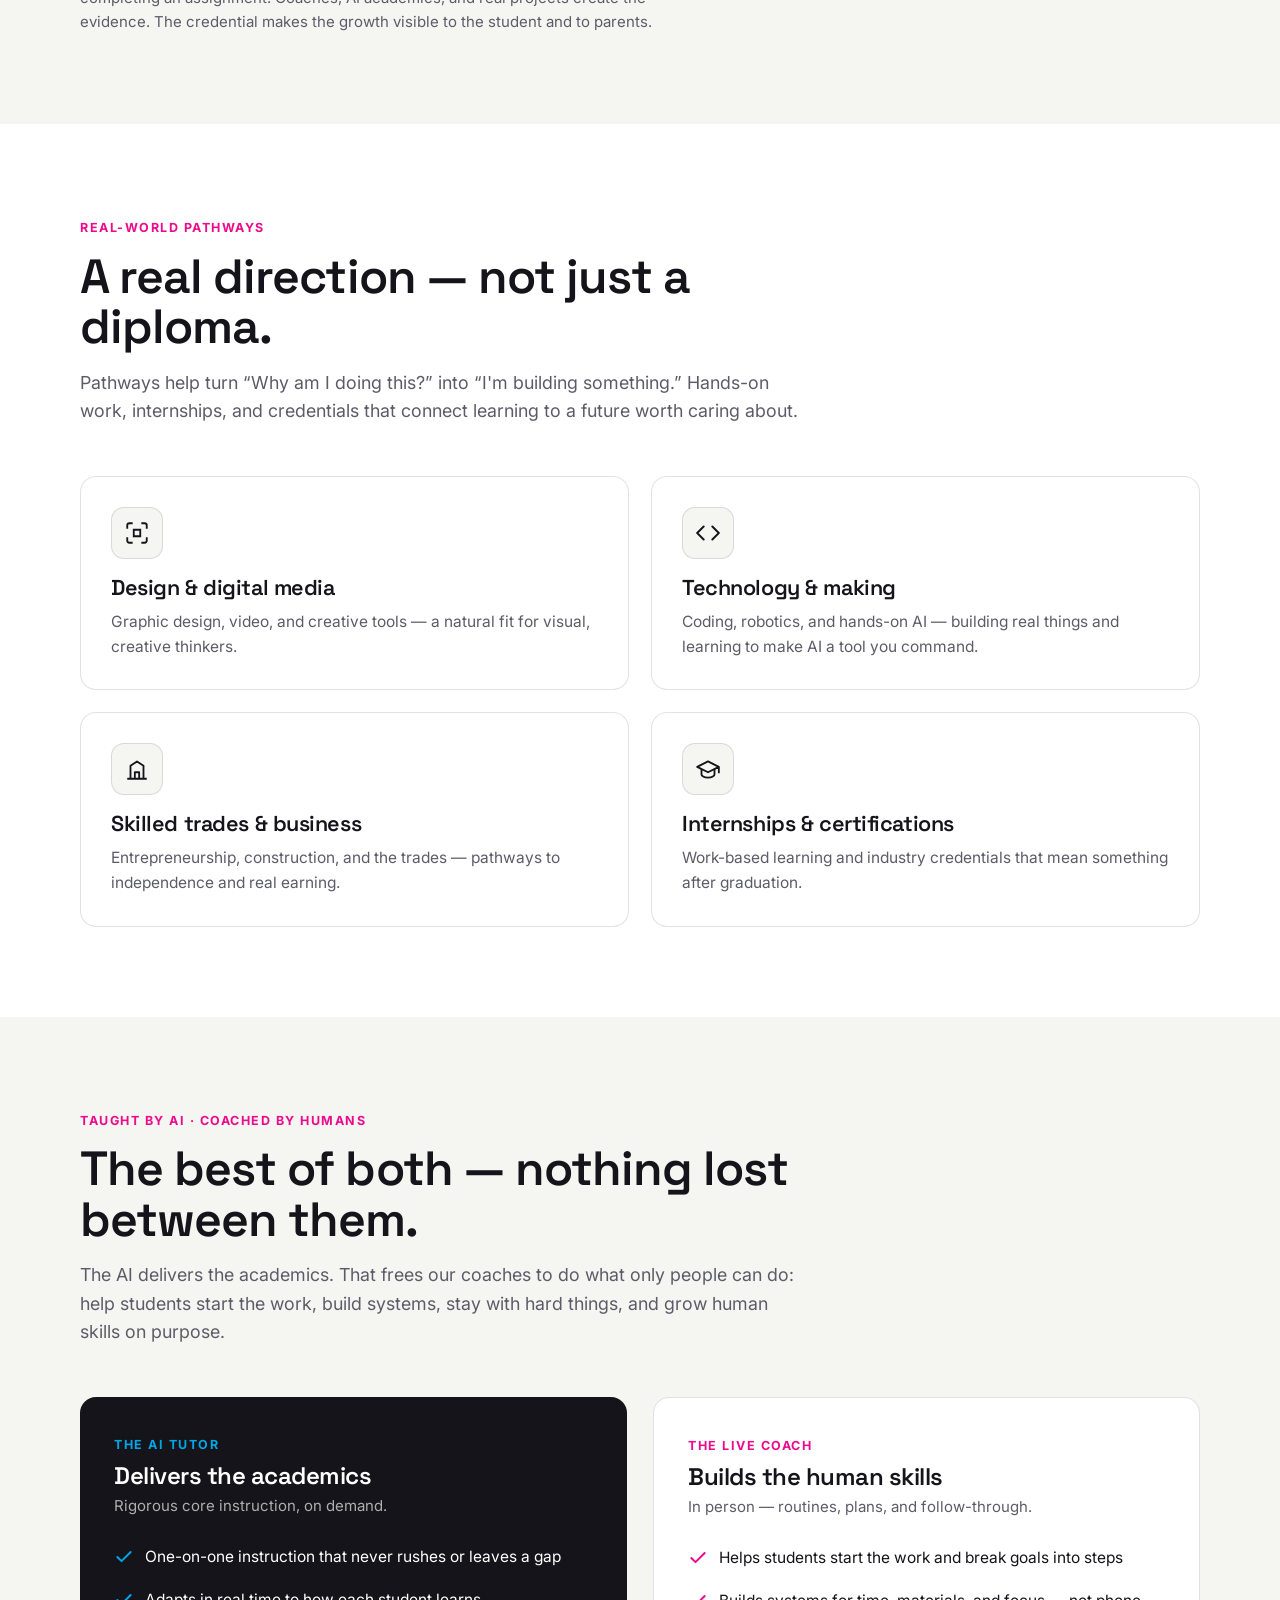
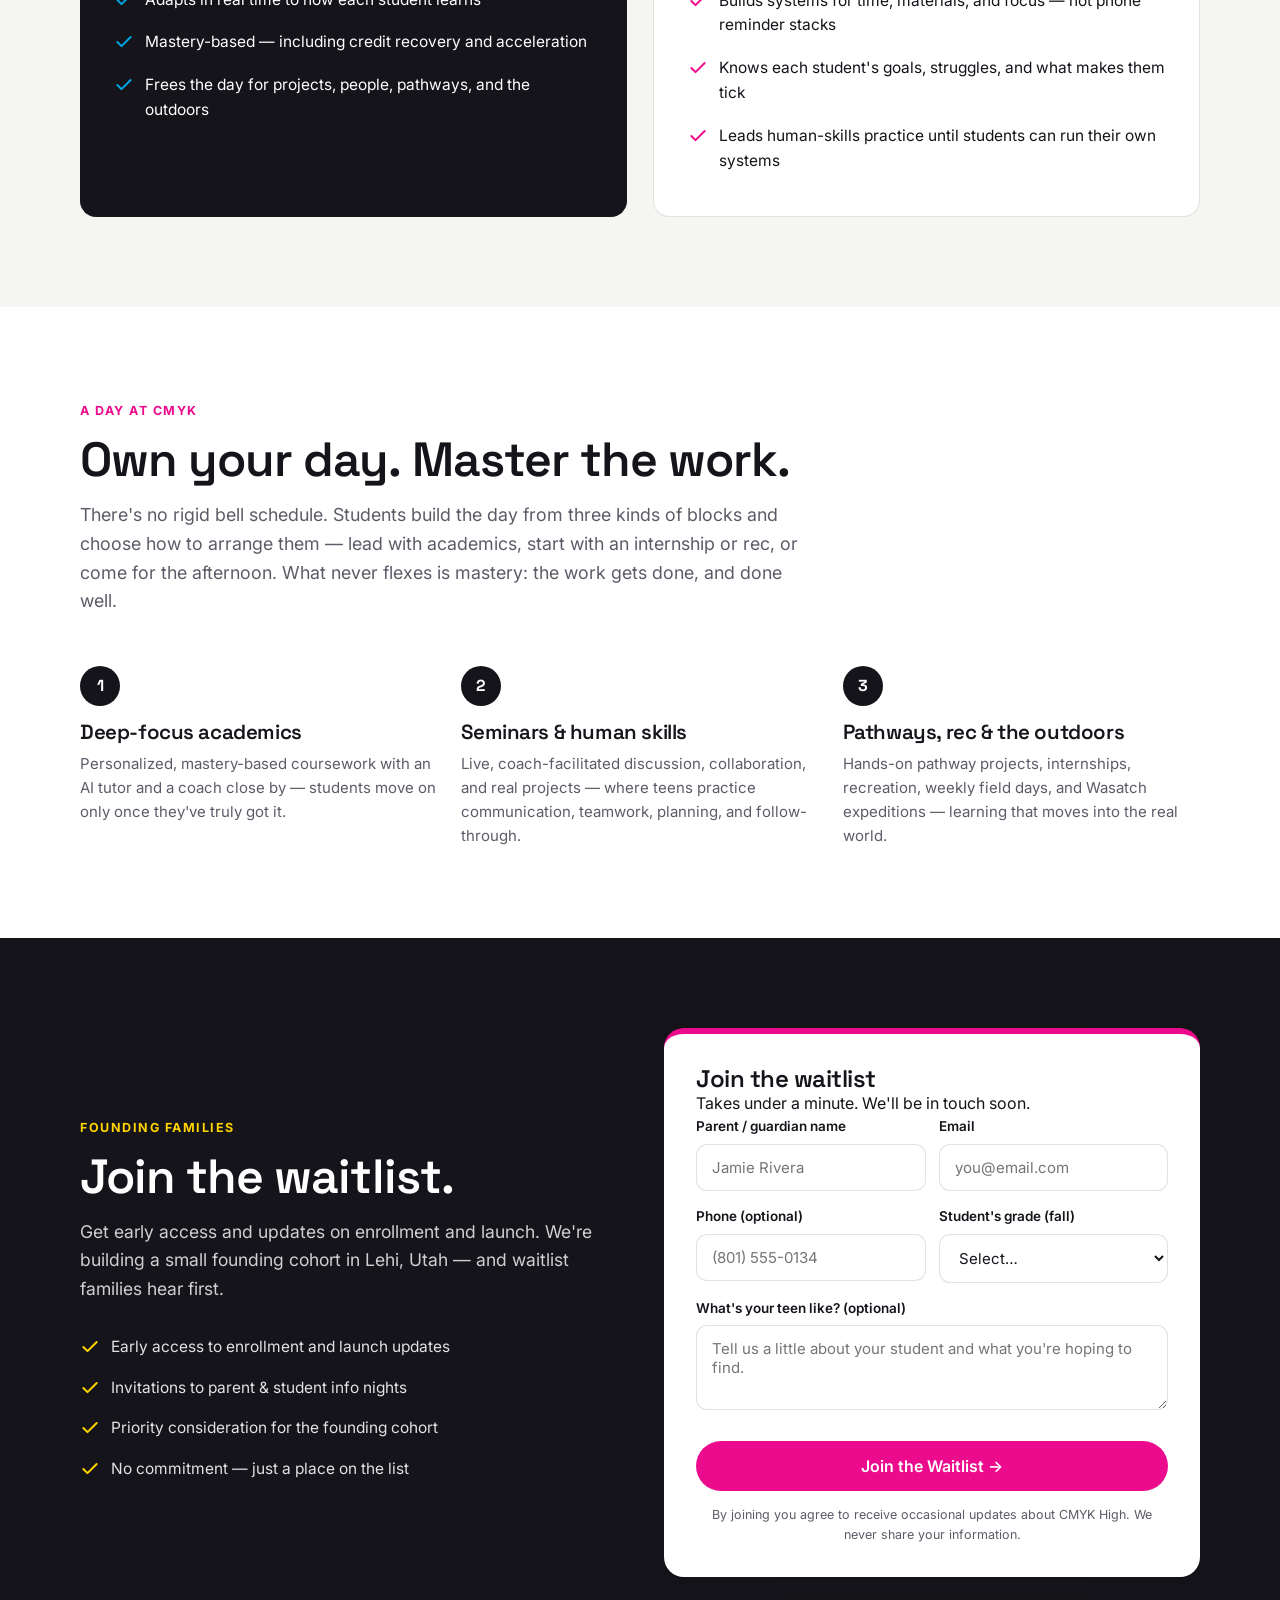
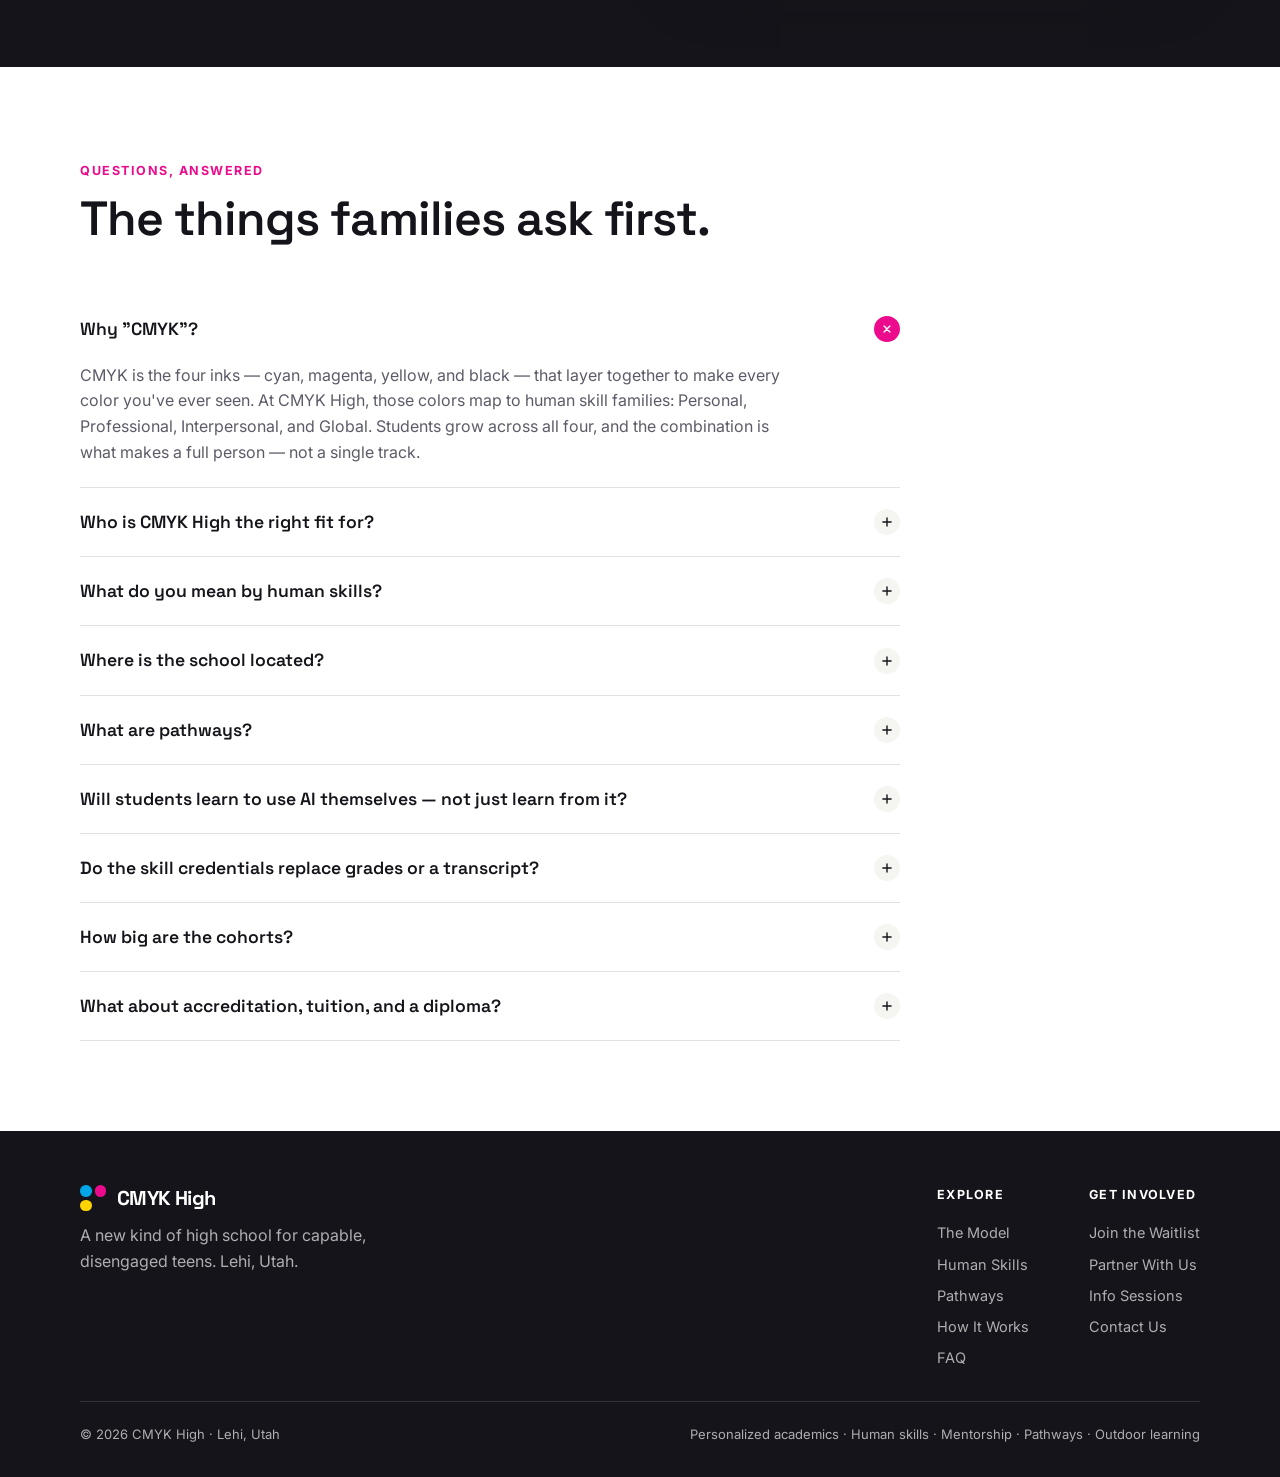
==== commit 4e384146: "Show Because Skills as a poster box with play button Replace native-only video controls with a landi" ====
--- a/index.html
+++ b/index.html
@@ -131,7 +131,7 @@
   .feature-video .sec-head .tag { color: var(--yellow); }
   .feature-video .sec-head h2 { color: #fff; }
   .feature-video .sec-head p { color: rgba(255,255,255,.72); }
-  .video-frame {
+  .video-box {
     position: relative;
     width: min(960px, 100%);
     margin: 0 auto;
@@ -140,13 +140,62 @@
     box-shadow: 0 30px 80px -28px rgba(0,0,0,.65);
     background: #000;
     aspect-ratio: 16 / 9;
-  }
-  .video-frame video {
+    border: 1px solid rgba(255,255,255,.12);
+  }
+  .video-box video {
     display: block;
     width: 100%;
     height: 100%;
     object-fit: cover;
-    vertical-align: middle;
+  }
+  .video-box.is-playing video { object-fit: contain; background: #000; }
+  .video-poster {
+    position: absolute;
+    inset: 0;
+    display: grid;
+    place-items: center;
+    cursor: pointer;
+    border: none;
+    padding: 0;
+    background:
+      linear-gradient(180deg, rgba(20,20,26,.15), rgba(20,20,26,.45)),
+      url("media/because-skills-poster.jpg") center / cover no-repeat;
+    transition: opacity .25s ease, visibility .25s ease;
+    z-index: 2;
+  }
+  .video-box.is-playing .video-poster {
+    opacity: 0;
+    visibility: hidden;
+    pointer-events: none;
+  }
+  .play-btn {
+    width: 88px;
+    height: 88px;
+    border-radius: 50%;
+    background: var(--magenta);
+    color: #fff;
+    display: grid;
+    place-items: center;
+    box-shadow: 0 18px 40px -12px rgba(236,11,140,.7);
+    transition: transform .18s ease, background .18s ease;
+  }
+  .play-btn svg { width: 34px; height: 34px; margin-left: 4px; }
+  .video-poster:hover .play-btn { transform: scale(1.07); background: #ff2ba0; }
+  .video-poster:focus-visible {
+    outline: 3px solid var(--yellow);
+    outline-offset: -3px;
+  }
+  .video-poster .play-label {
+    position: absolute;
+    left: 22px;
+    bottom: 20px;
+    font-family: 'Space Grotesk', sans-serif;
+    font-weight: 700;
+    font-size: 15px;
+    letter-spacing: .04em;
+    text-transform: uppercase;
+    color: #fff;
+    text-shadow: 0 2px 12px rgba(0,0,0,.45);
   }
 
   /* PROBLEM PROVOCATION */
@@ -381,9 +430,9 @@
       <h2>Why am I doing this?</h2>
       <p>A short look at how CMYK makes the answer visible — through human skills, evidence, and growth you can see.</p>
     </div>
-    <div class="video-frame">
+    <div class="video-box" id="skillsVideoBox">
       <video
-        controls
+        id="skillsVideo"
         playsinline
         preload="metadata"
         poster="media/because-skills-poster.jpg"
@@ -392,6 +441,12 @@
         <source src="media/because-skills.mp4" type="video/mp4" />
         Your browser does not support embedded video.
       </video>
+      <button type="button" class="video-poster" id="skillsPlayBtn" aria-label="Play Because Skills video">
+        <span class="play-btn" aria-hidden="true">
+          <svg viewBox="0 0 24 24" fill="currentColor"><path d="M8 5v14l11-7z"/></svg>
+        </span>
+        <span class="play-label">Play video · 0:22</span>
+      </button>
     </div>
   </div>
 </section>
@@ -798,6 +853,29 @@
       }
     });
   })();
+
+  (function () {
+    var box = document.getElementById('skillsVideoBox');
+    var video = document.getElementById('skillsVideo');
+    var playBtn = document.getElementById('skillsPlayBtn');
+    if (!box || !video || !playBtn) return;
+
+    function startPlayback() {
+      box.classList.add('is-playing');
+      video.setAttribute('controls', 'controls');
+      var playPromise = video.play();
+      if (playPromise && typeof playPromise.catch === 'function') {
+        playPromise.catch(function () {});
+      }
+    }
+
+    playBtn.addEventListener('click', startPlayback);
+    video.addEventListener('ended', function () {
+      box.classList.remove('is-playing');
+      video.removeAttribute('controls');
+      video.currentTime = 0;
+    });
+  })();
 </script>
 </body>
 </html>
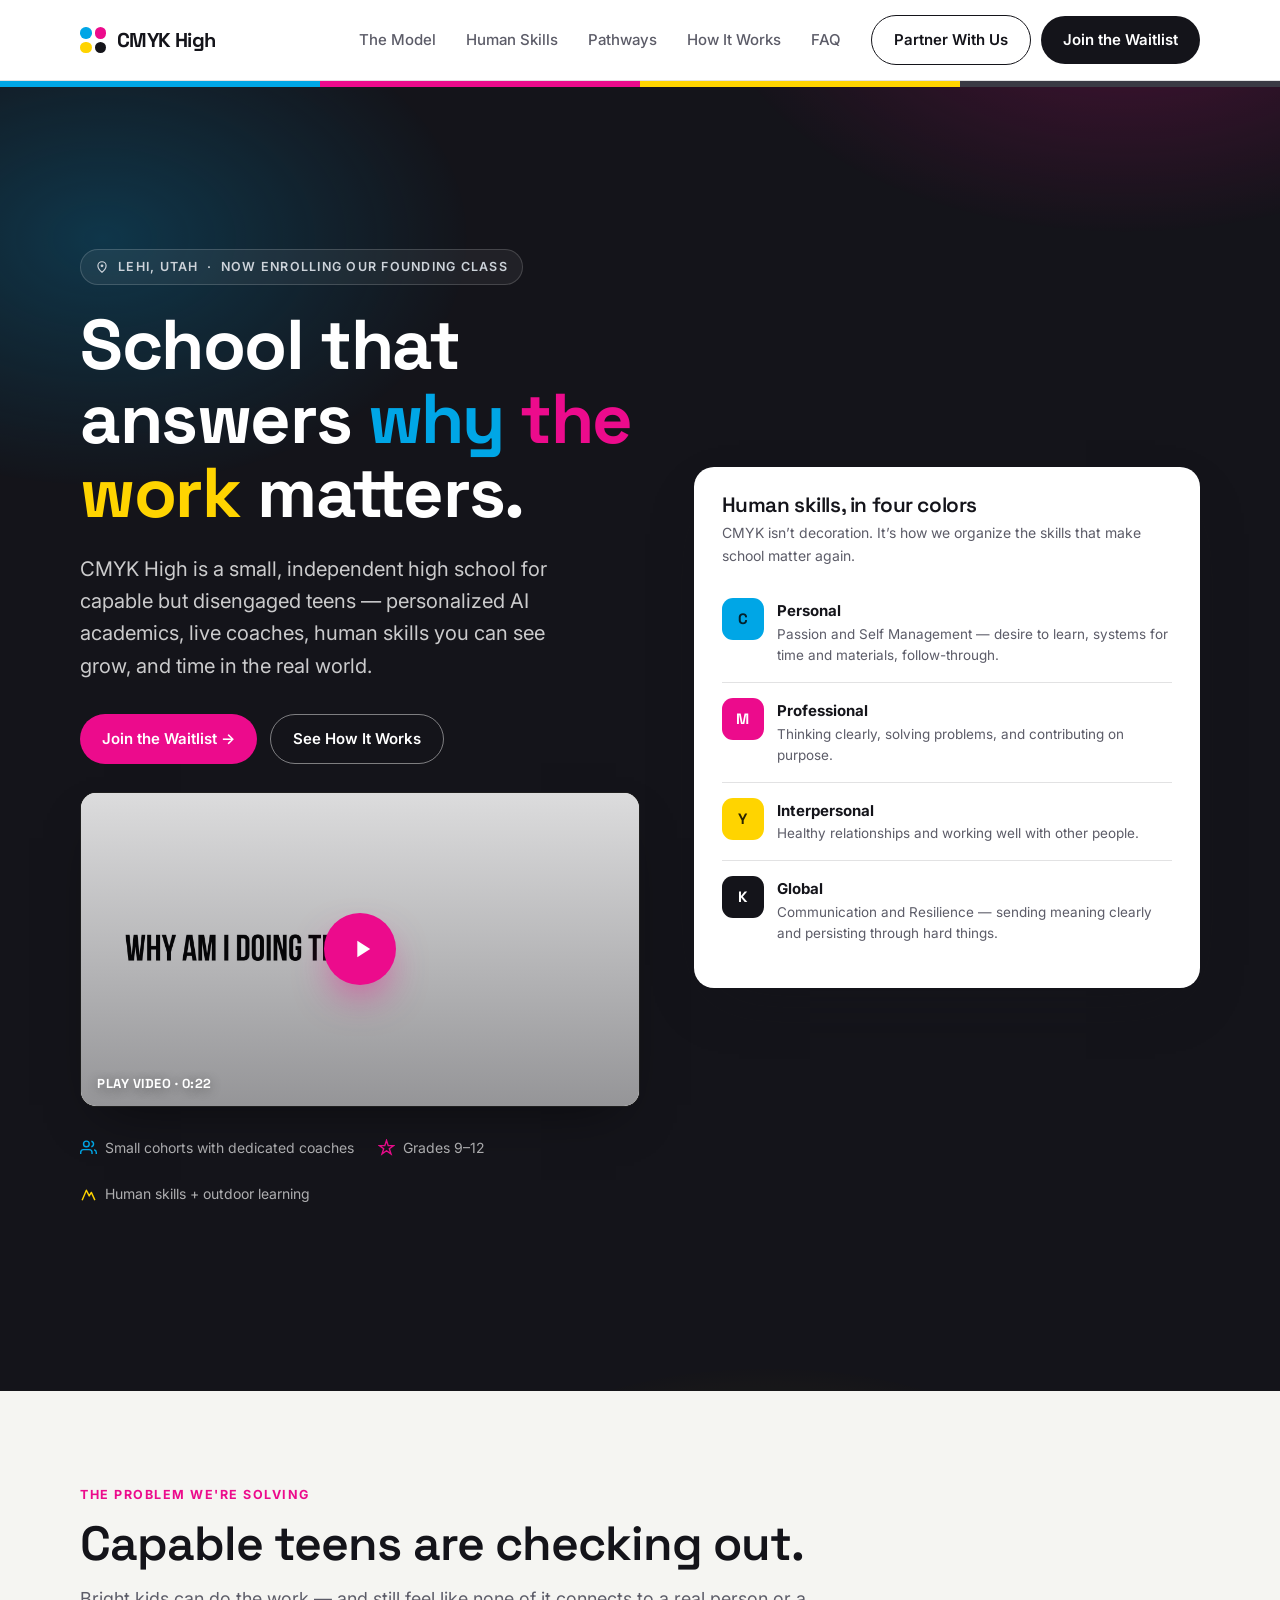
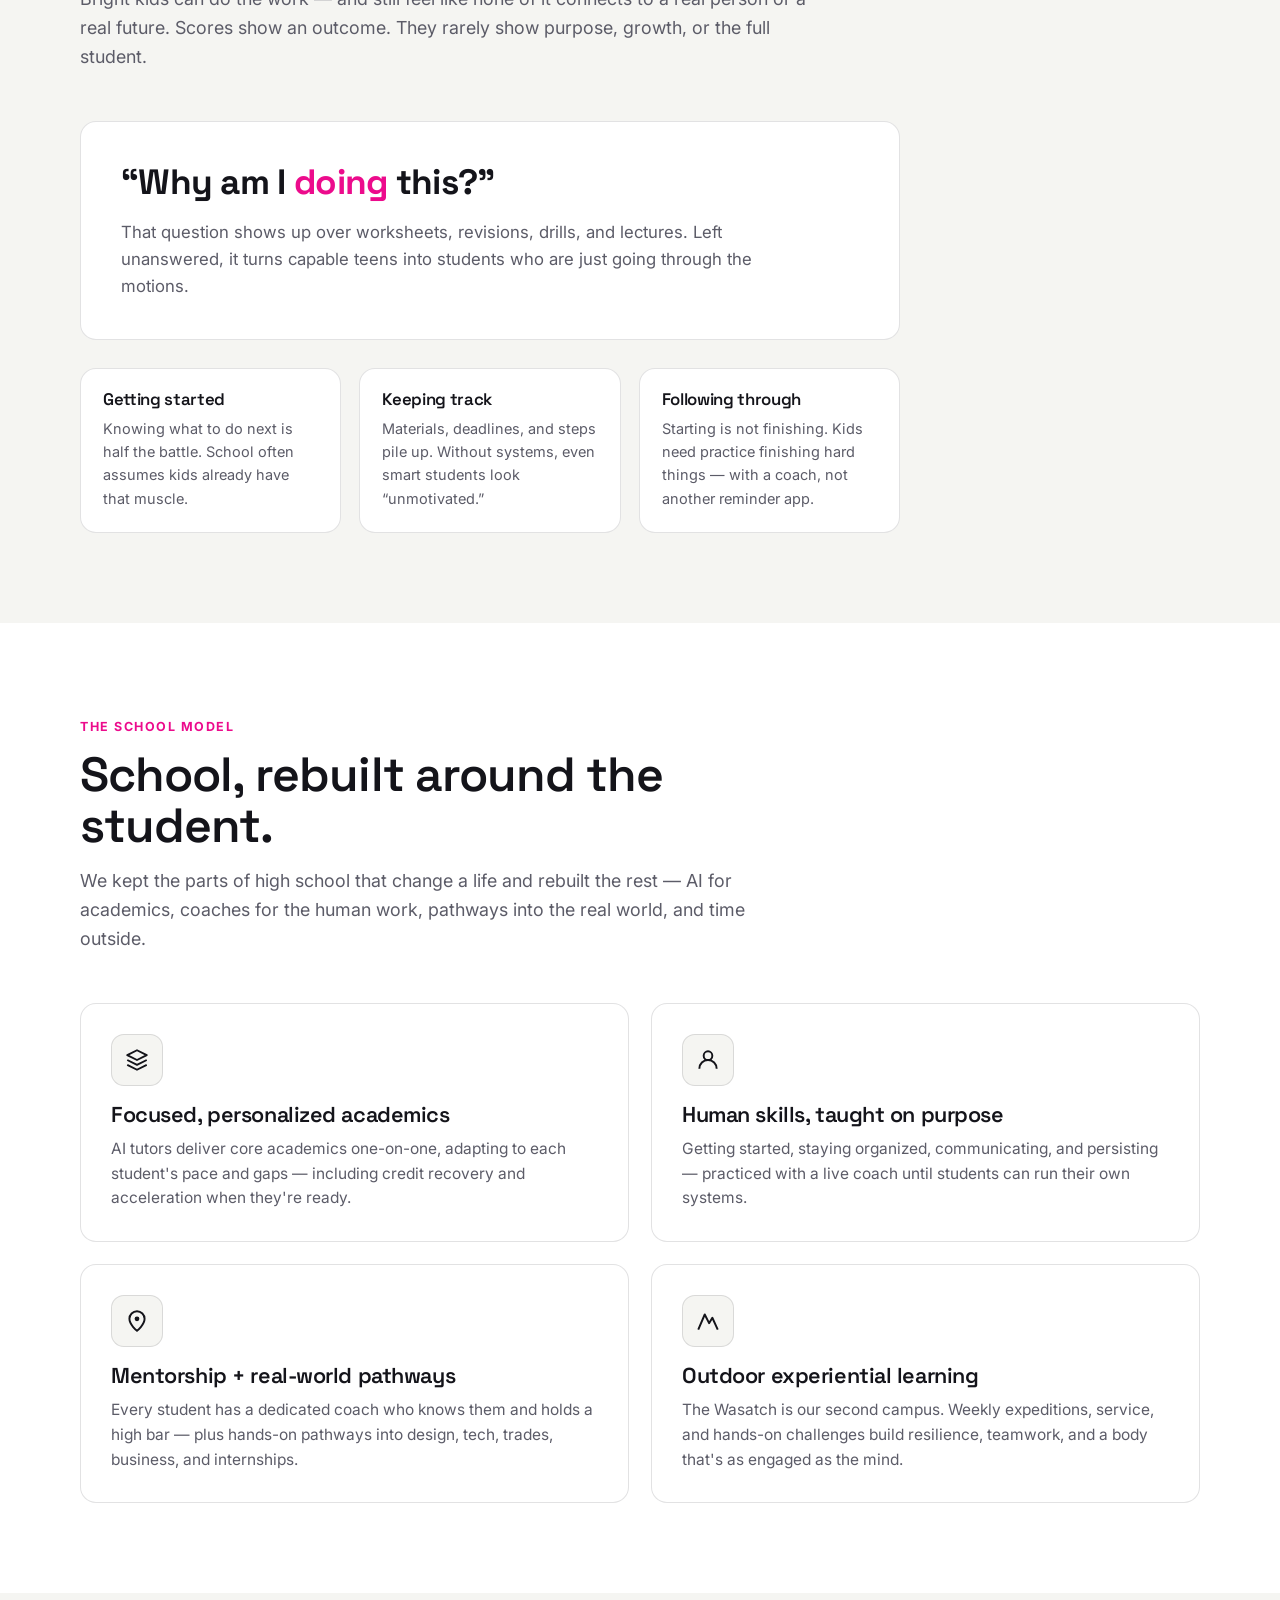
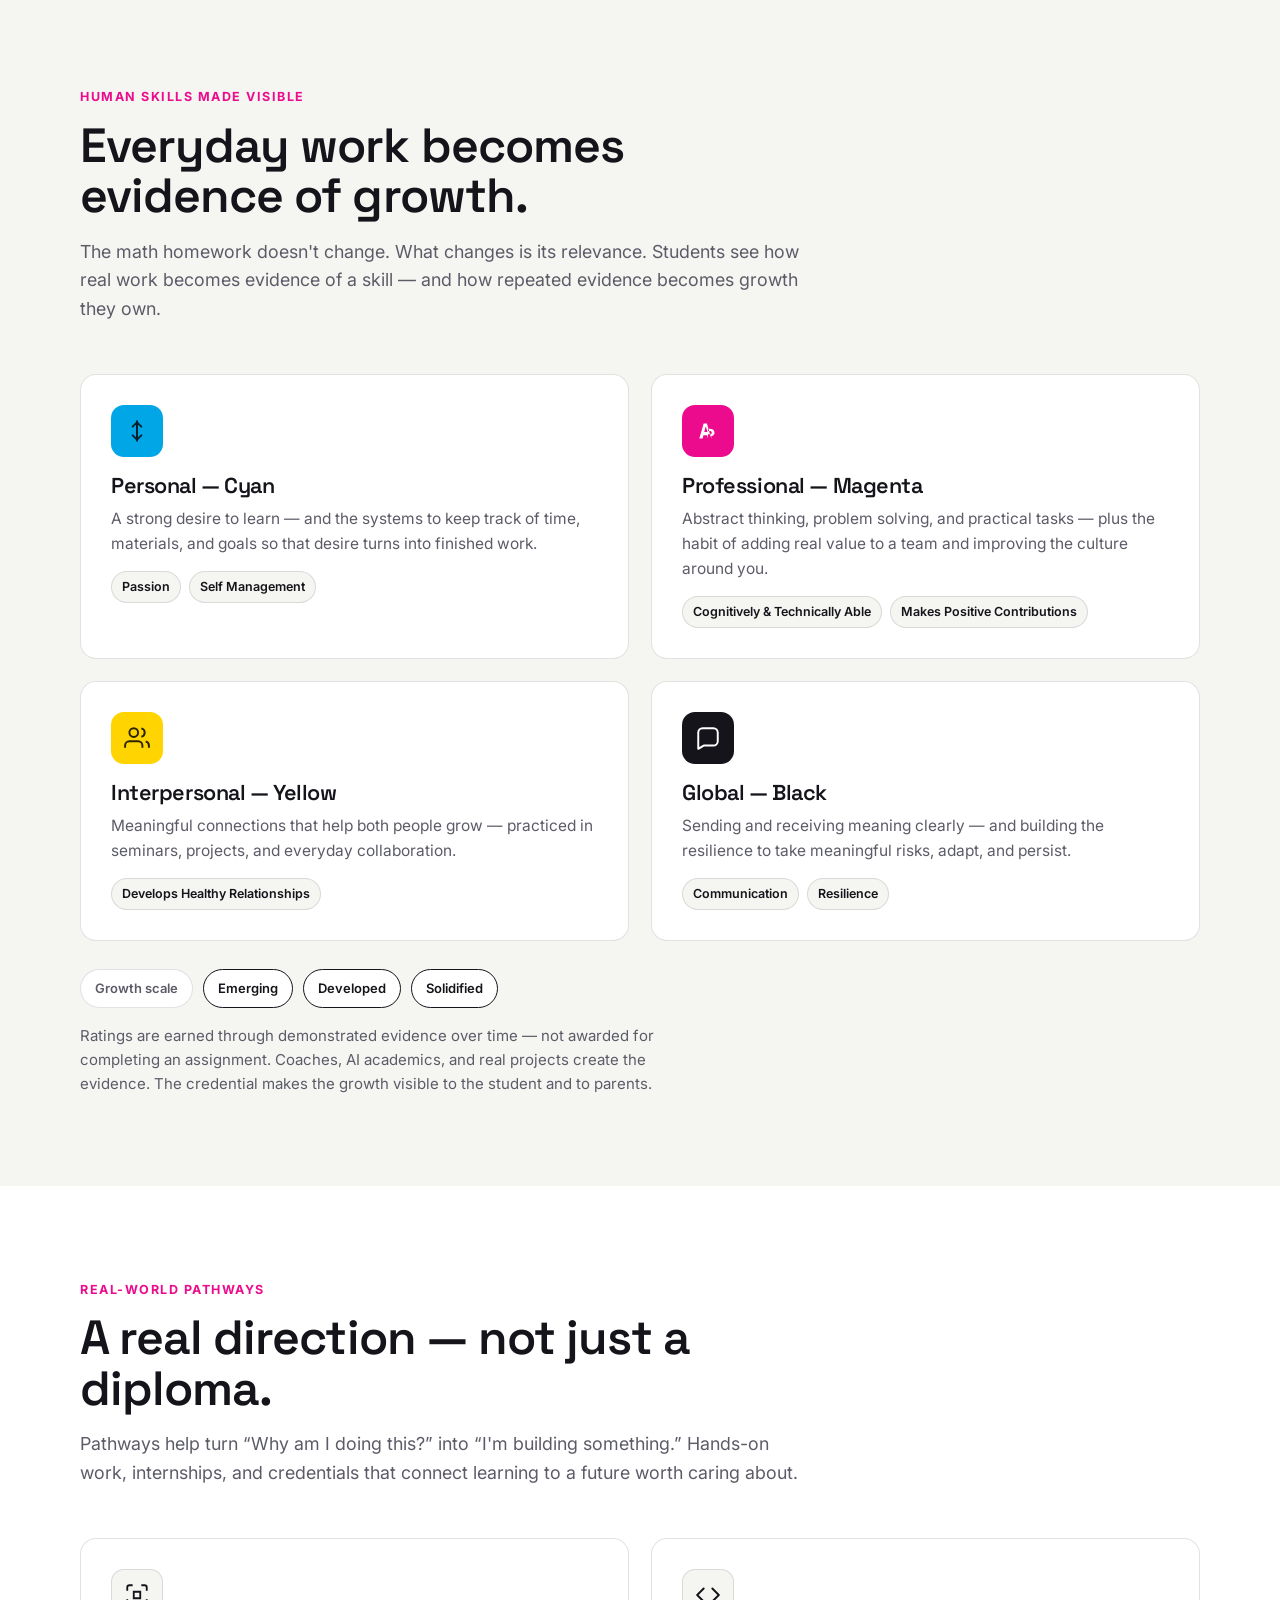
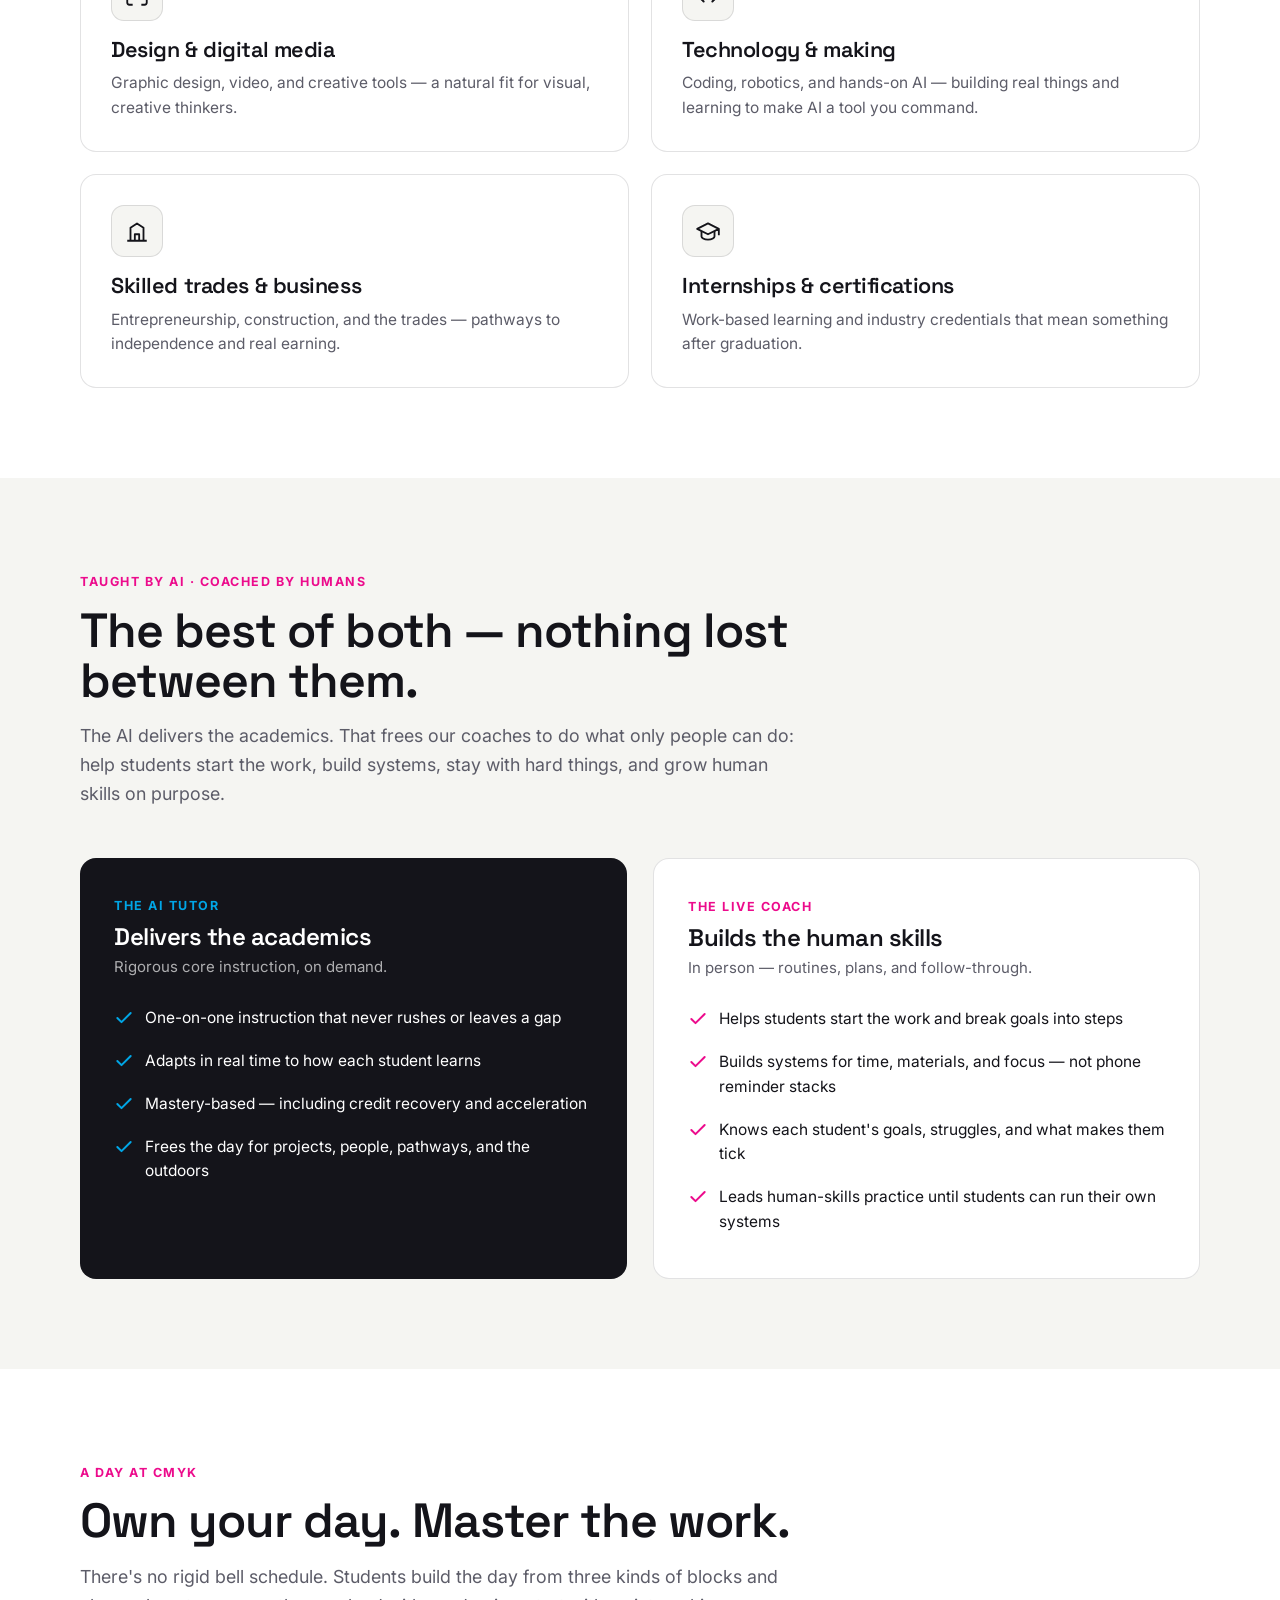
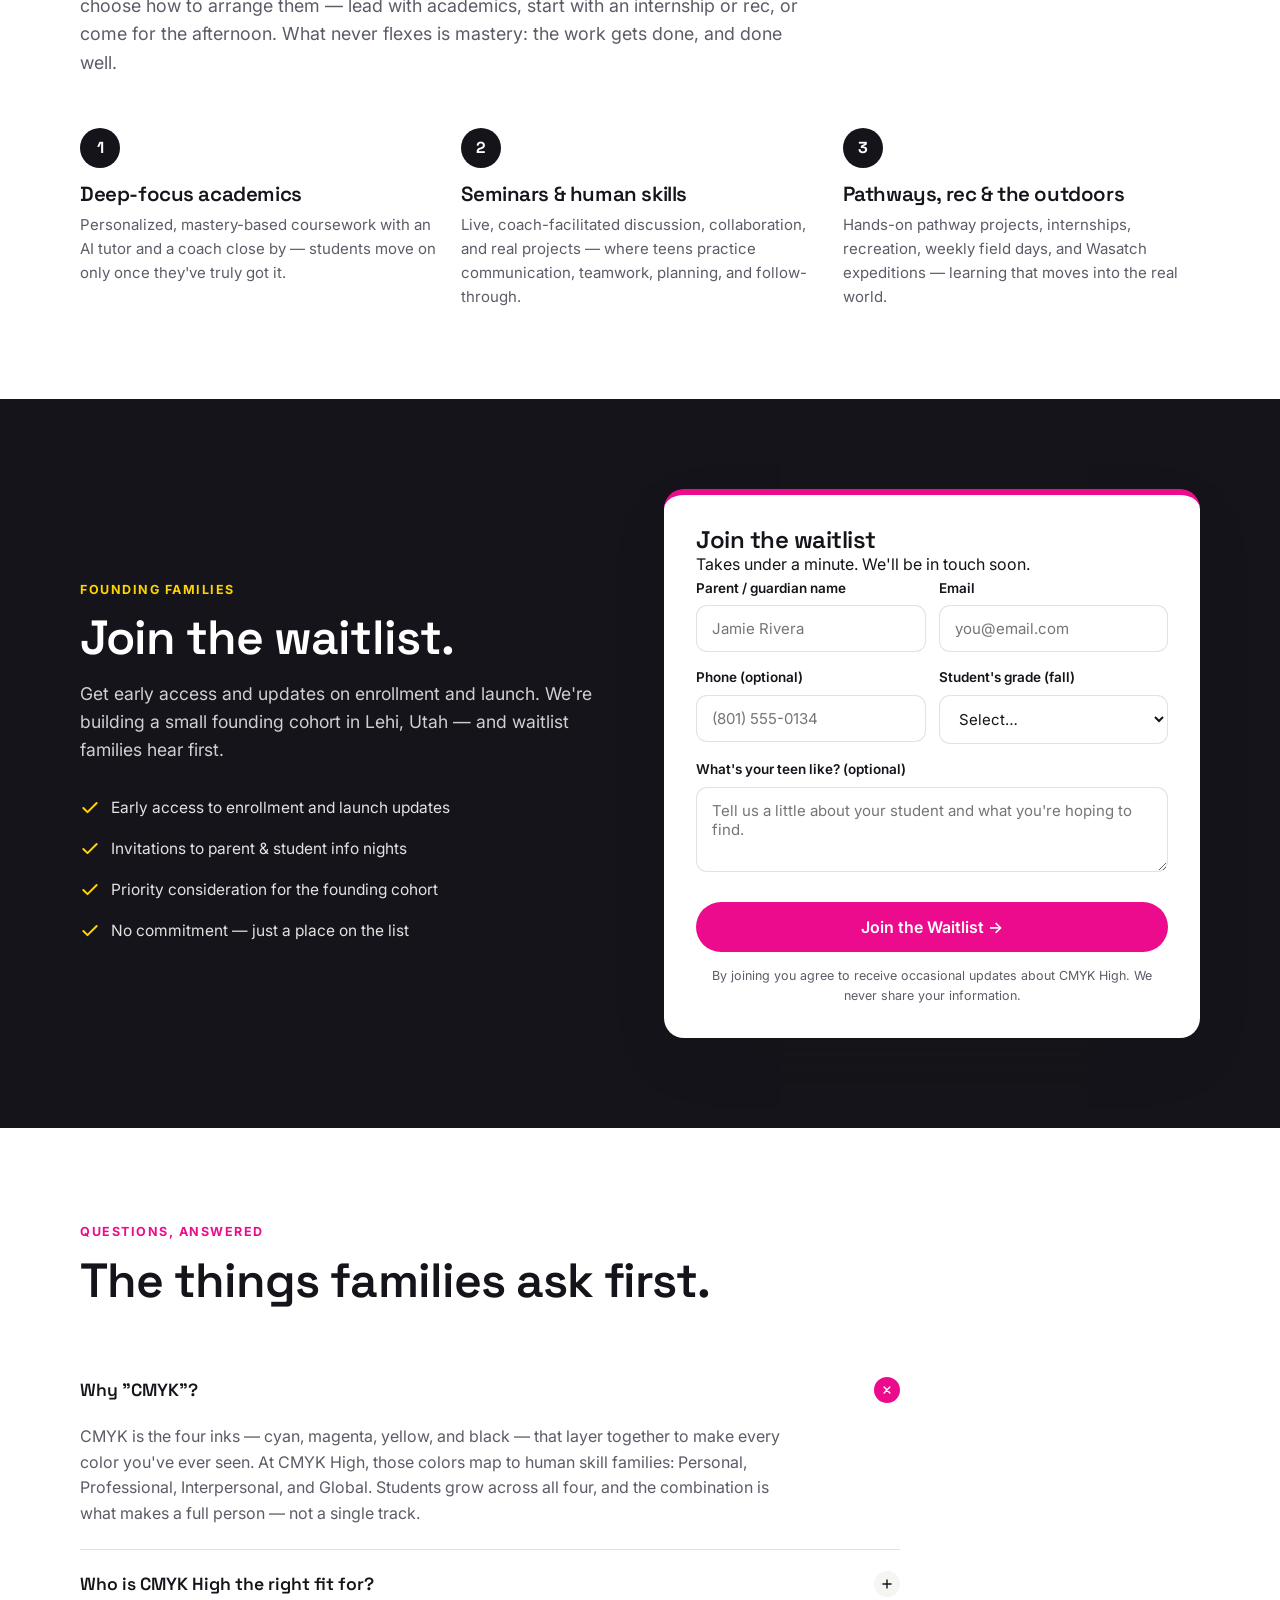
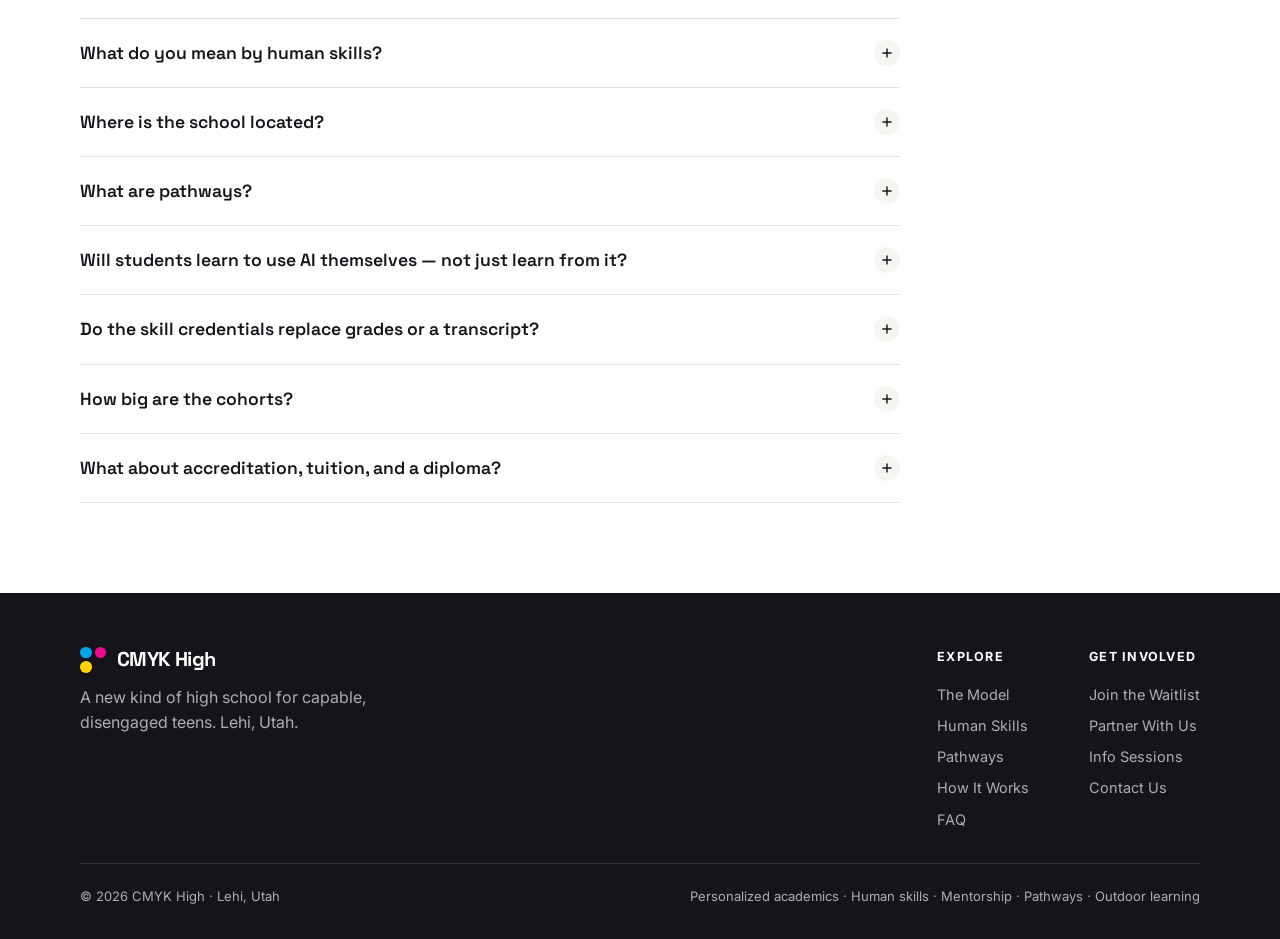
==== commit 8358810e: "Place Because Skills video under hero CTAs Move the poster play-box directly below the hero buttons " ====
--- a/index.html
+++ b/index.html
@@ -121,16 +121,13 @@
   .sec-head p { font-size: 1.12rem; color: var(--muted); margin-top: 16px; }
   .band { background: var(--paper-2); }
 
-  /* FEATURED VIDEO */
-  .feature-video {
-    background: var(--key);
-    color: #fff;
-    padding: 72px 0 80px;
-  }
-  .feature-video .sec-head { margin-bottom: 28px; }
-  .feature-video .sec-head .tag { color: var(--yellow); }
-  .feature-video .sec-head h2 { color: #fff; }
-  .feature-video .sec-head p { color: rgba(255,255,255,.72); }
+  /* FEATURED VIDEO (in hero) */
+  .hero .video-box {
+    width: 100%;
+    margin: 28px 0 0;
+    border-radius: 16px;
+    box-shadow: 0 22px 50px -24px rgba(0,0,0,.55);
+  }
   .video-box {
     position: relative;
     width: min(960px, 100%);
@@ -179,6 +176,8 @@
     box-shadow: 0 18px 40px -12px rgba(236,11,140,.7);
     transition: transform .18s ease, background .18s ease;
   }
+  .hero .play-btn { width: 72px; height: 72px; }
+  .hero .play-btn svg { width: 28px; height: 28px; }
   .play-btn svg { width: 34px; height: 34px; margin-left: 4px; }
   .video-poster:hover .play-btn { transform: scale(1.07); background: #ff2ba0; }
   .video-poster:focus-visible {
@@ -197,6 +196,7 @@
     color: #fff;
     text-shadow: 0 2px 12px rgba(0,0,0,.45);
   }
+  .hero .video-poster .play-label { left: 16px; bottom: 14px; font-size: 13px; }
 
   /* PROBLEM PROVOCATION */
   .provocation {
@@ -388,7 +388,25 @@
       <p class="lead">CMYK High is a small, independent high school for capable but disengaged teens — personalized AI academics, live coaches, human skills you can see grow, and time in the real world.</p>
       <div class="hero-cta">
         <a href="#waitlist" class="btn magenta">Join the Waitlist →</a>
-        <a href="#watch" class="btn ghost" style="color:#fff; border-color:rgba(255,255,255,.45);">Watch: Because Skills</a>
+        <a href="#model" class="btn ghost" style="color:#fff; border-color:rgba(255,255,255,.45);">See How It Works</a>
+      </div>
+      <div class="video-box" id="skillsVideoBox">
+        <video
+          id="skillsVideo"
+          playsinline
+          preload="metadata"
+          poster="media/because-skills-poster.jpg"
+          title="CMYK High — Because Skills"
+        >
+          <source src="media/because-skills.mp4" type="video/mp4" />
+          Your browser does not support embedded video.
+        </video>
+        <button type="button" class="video-poster" id="skillsPlayBtn" aria-label="Play Because Skills video">
+          <span class="play-btn" aria-hidden="true">
+            <svg viewBox="0 0 24 24" fill="currentColor"><path d="M8 5v14l11-7z"/></svg>
+          </span>
+          <span class="play-label">Play video · 0:22</span>
+        </button>
       </div>
       <div class="hero-meta">
         <span><svg viewBox="0 0 24 24" fill="none" stroke="var(--cyan)"><path d="M17 21v-2a4 4 0 00-4-4H5a4 4 0 00-4 4v2M9 11a4 4 0 100-8 4 4 0 000 8zM23 21v-2a4 4 0 00-3-3.9M16 3.1a4 4 0 010 7.8" stroke-width="2"/></svg> Small cohorts with dedicated coaches</span>
@@ -418,35 +436,6 @@
           <div><b>Global</b><span>Communication and Resilience — sending meaning clearly and persisting through hard things.</span></div>
         </div>
       </div>
-    </div>
-  </div>
-</section>
-
-<!-- FEATURED VIDEO -->
-<section class="feature-video" id="watch">
-  <div class="wrap">
-    <div class="sec-head">
-      <span class="tag">Because. Skills.</span>
-      <h2>Why am I doing this?</h2>
-      <p>A short look at how CMYK makes the answer visible — through human skills, evidence, and growth you can see.</p>
-    </div>
-    <div class="video-box" id="skillsVideoBox">
-      <video
-        id="skillsVideo"
-        playsinline
-        preload="metadata"
-        poster="media/because-skills-poster.jpg"
-        title="CMYK High — Because Skills"
-      >
-        <source src="media/because-skills.mp4" type="video/mp4" />
-        Your browser does not support embedded video.
-      </video>
-      <button type="button" class="video-poster" id="skillsPlayBtn" aria-label="Play Because Skills video">
-        <span class="play-btn" aria-hidden="true">
-          <svg viewBox="0 0 24 24" fill="currentColor"><path d="M8 5v14l11-7z"/></svg>
-        </span>
-        <span class="play-label">Play video · 0:22</span>
-      </button>
     </div>
   </div>
 </section>
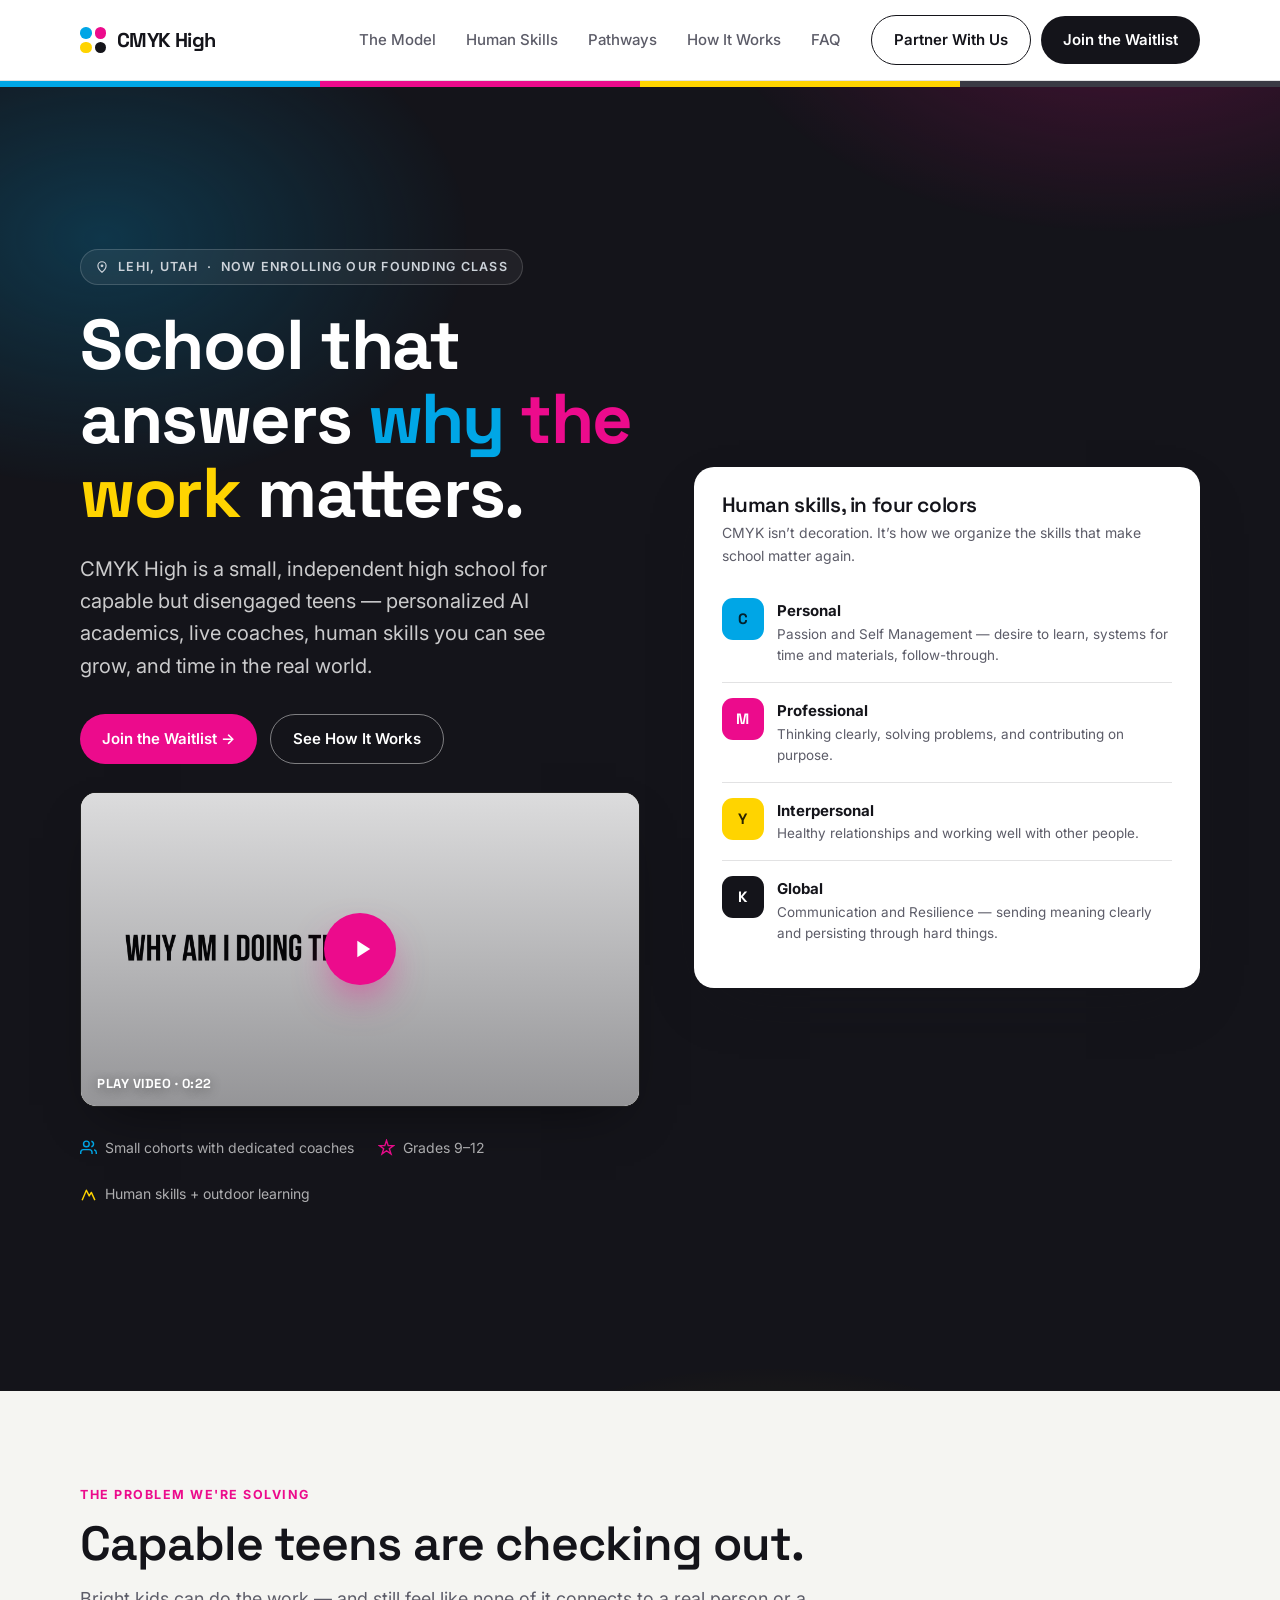
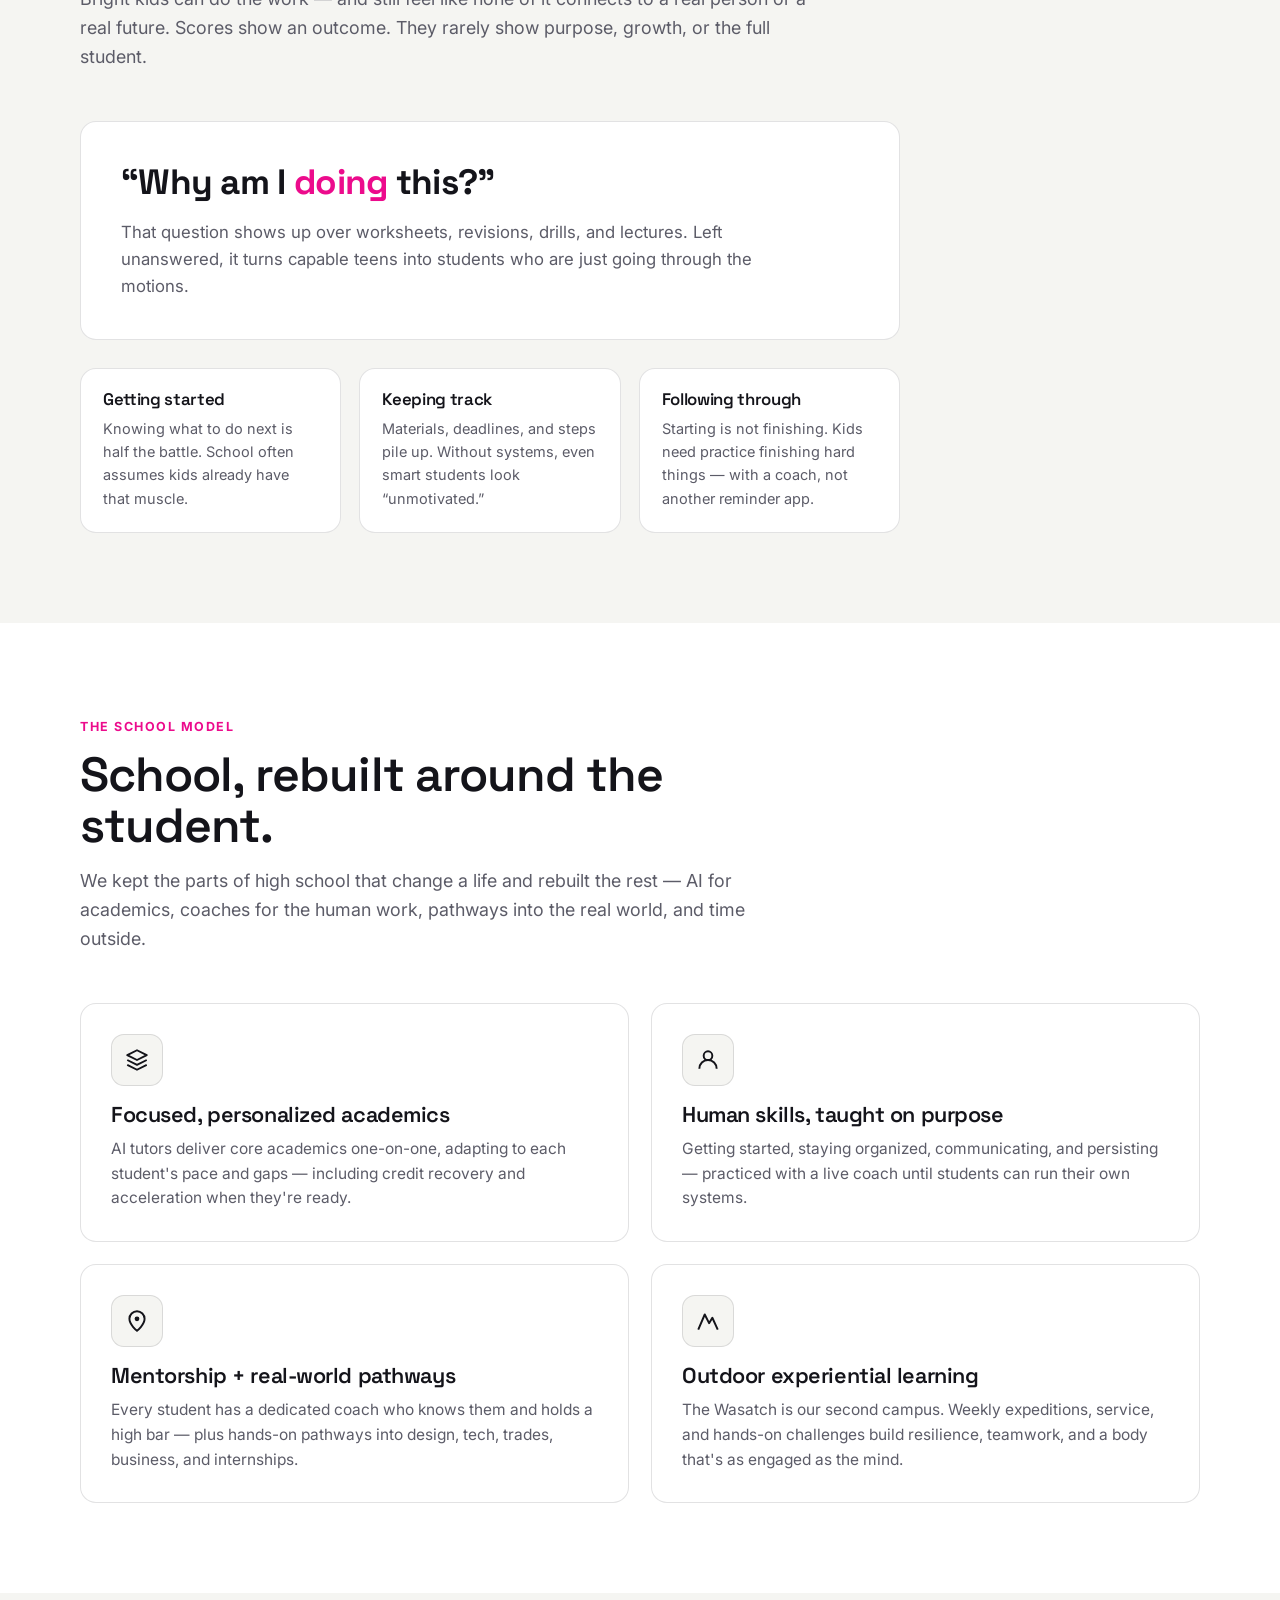
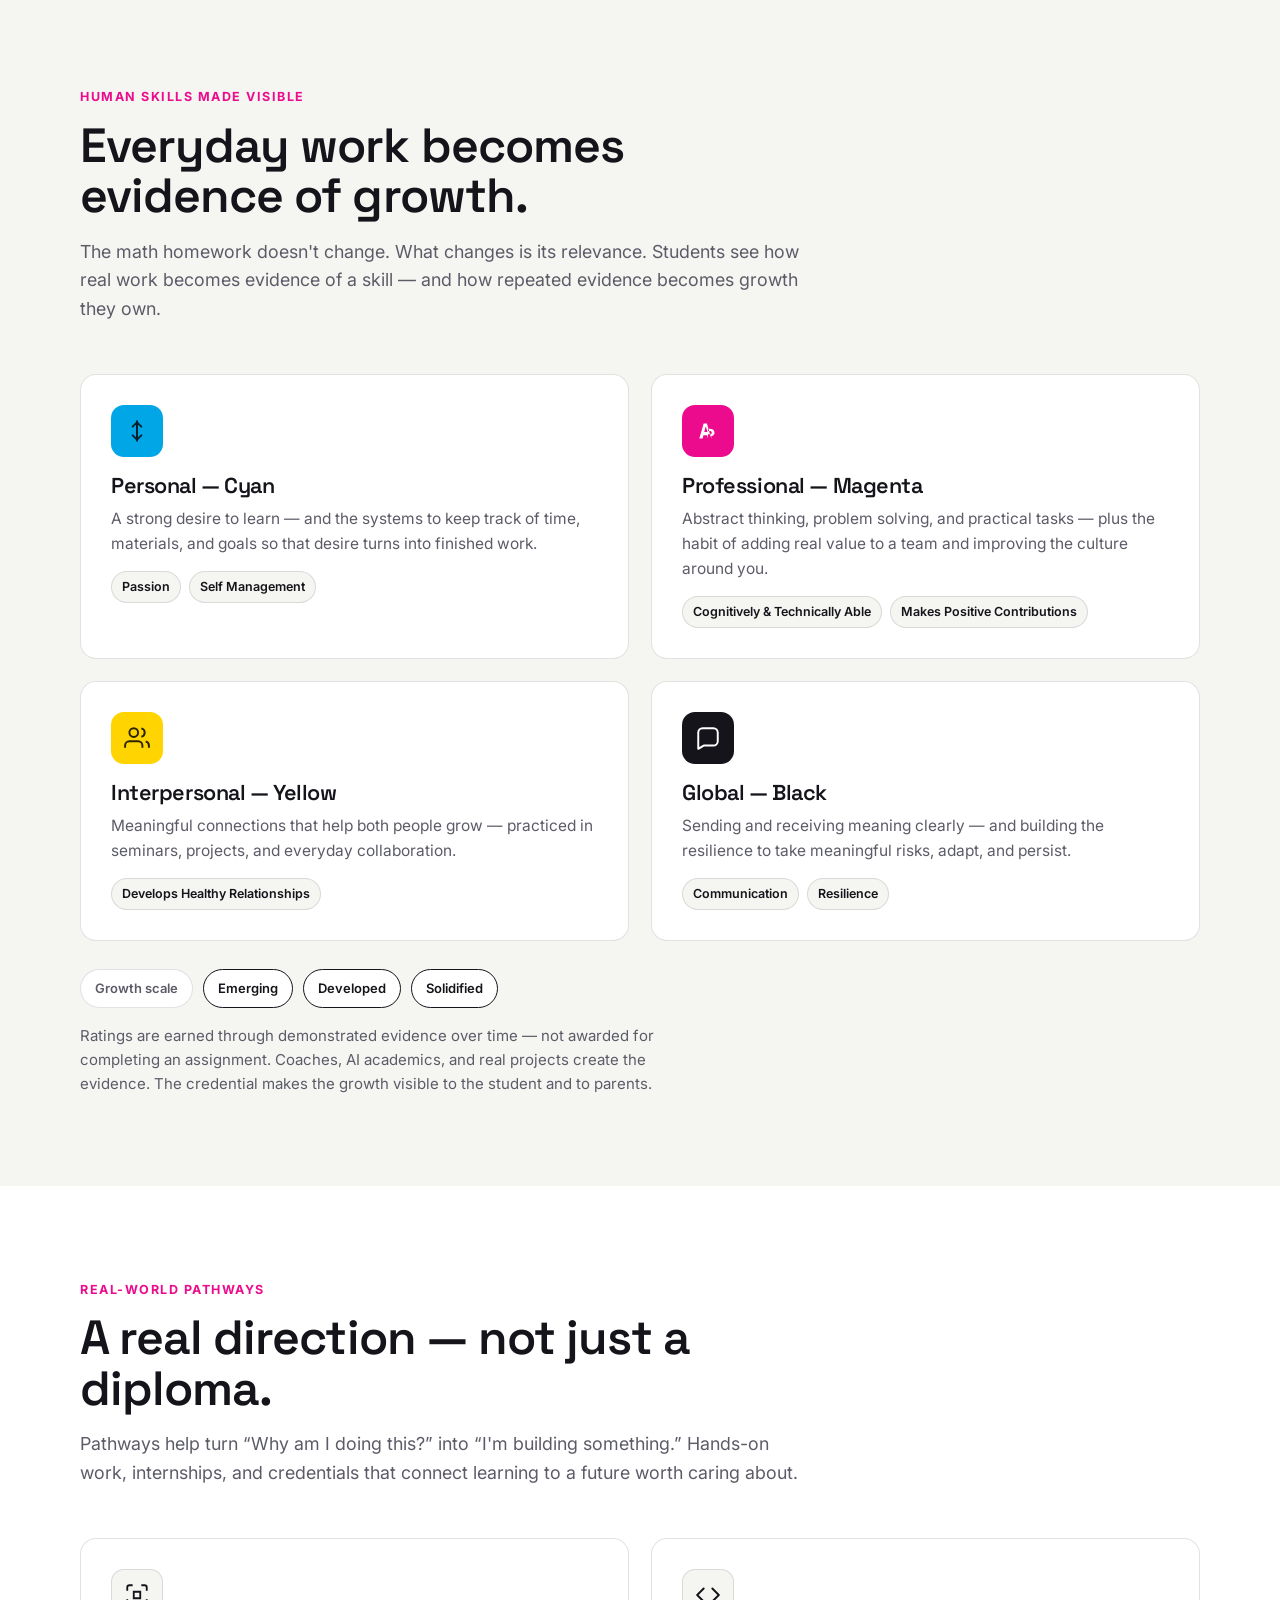
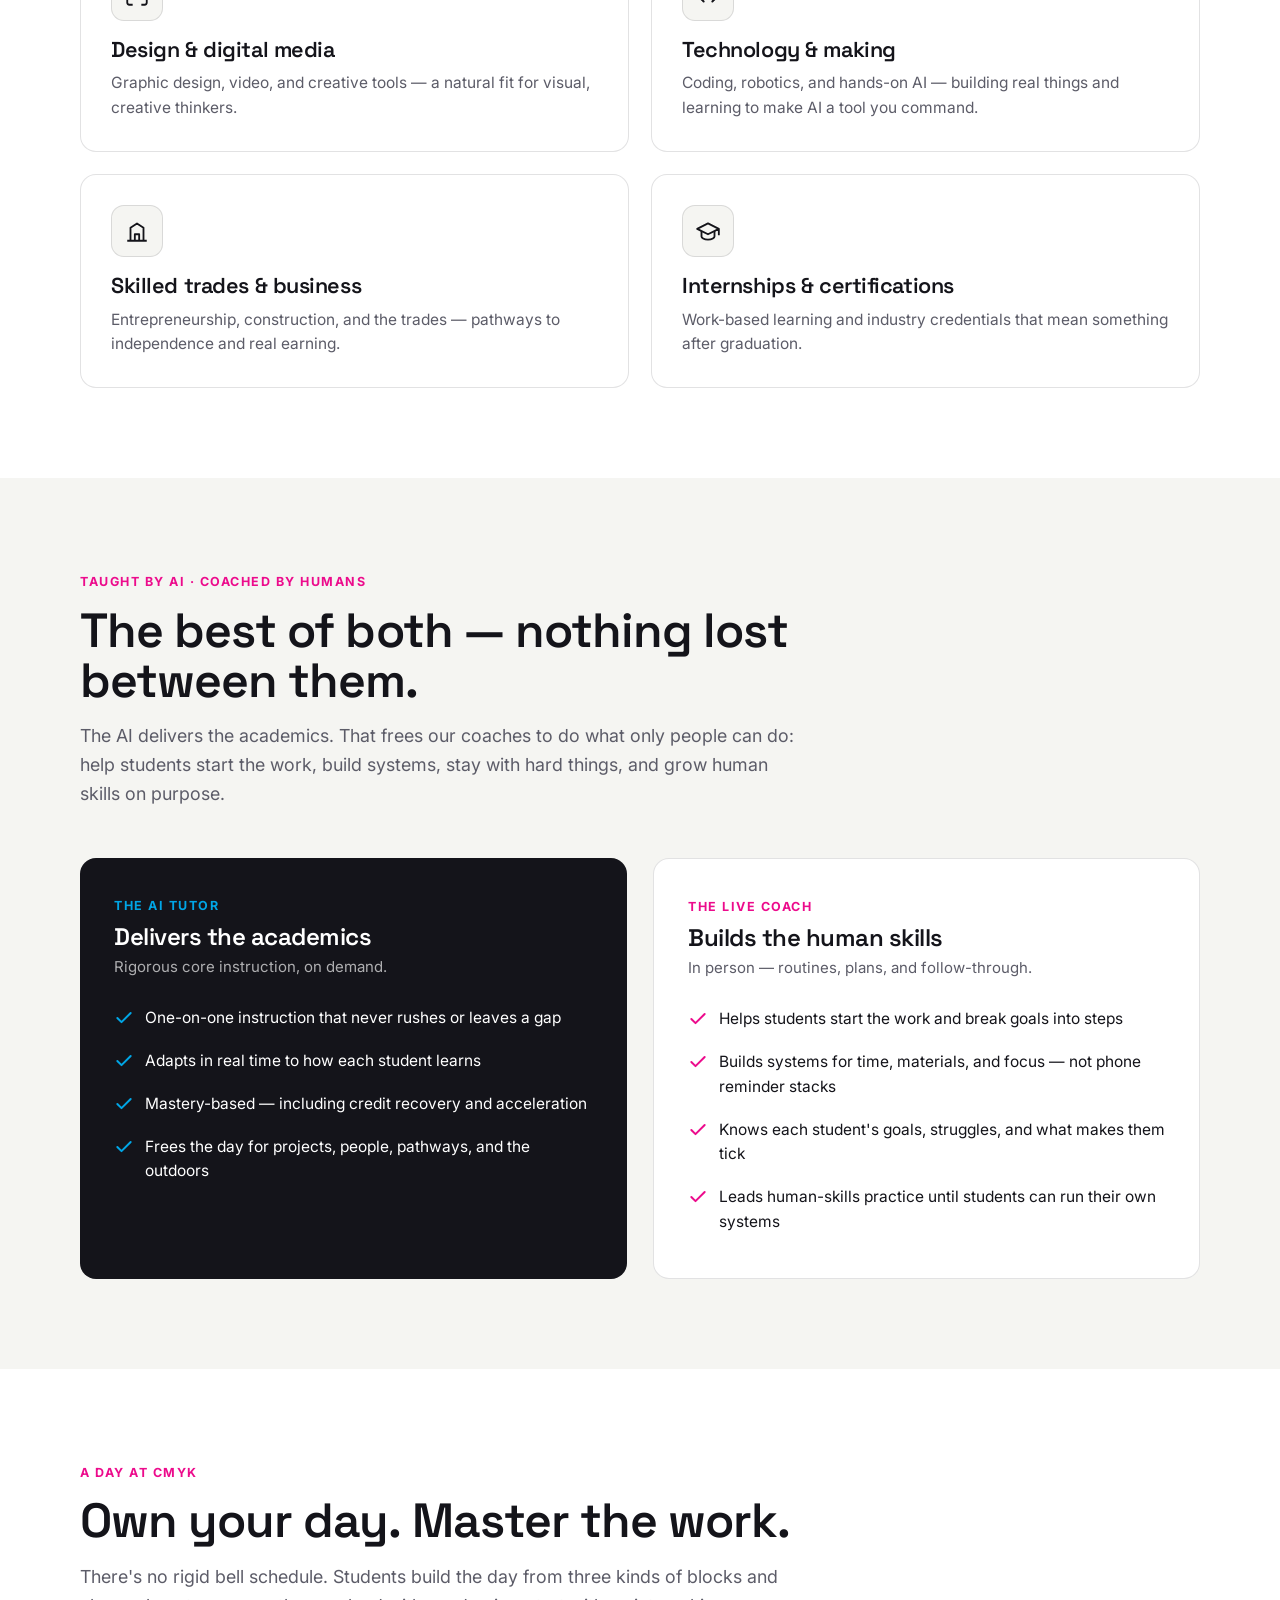
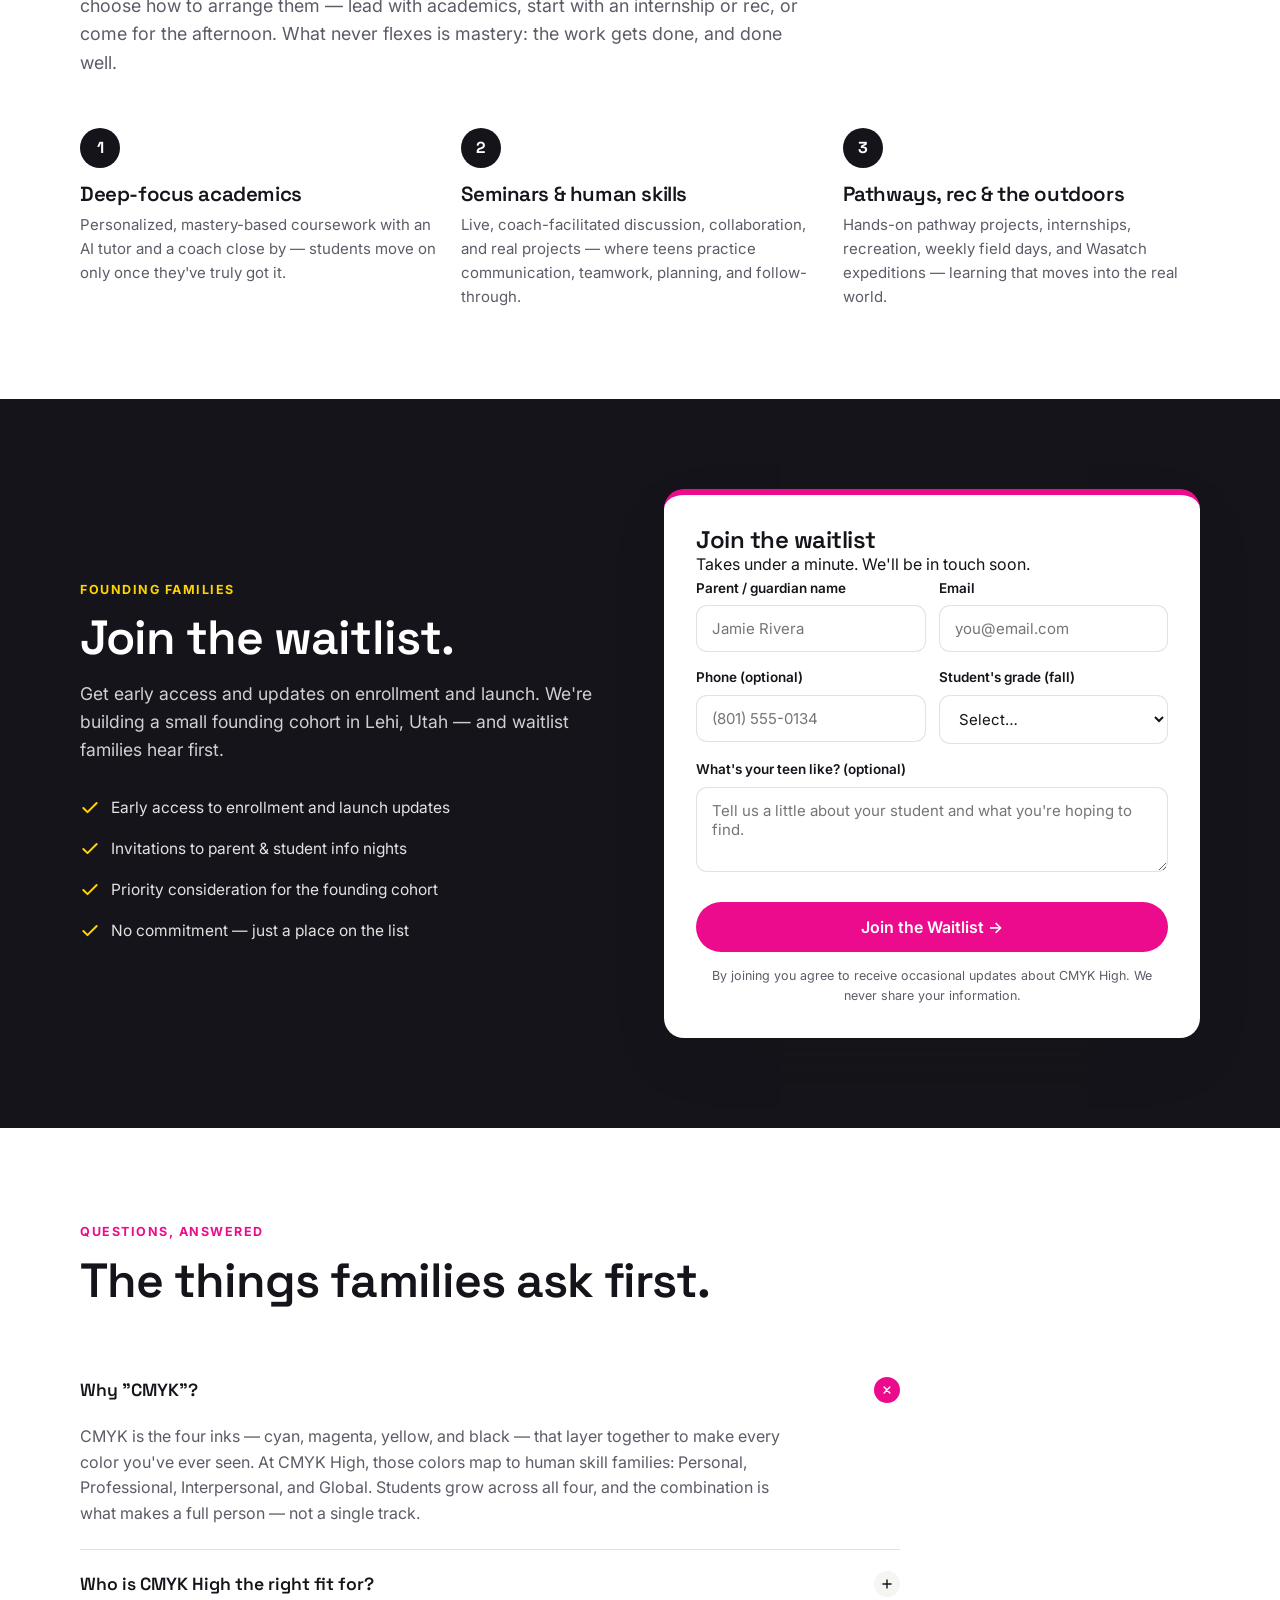
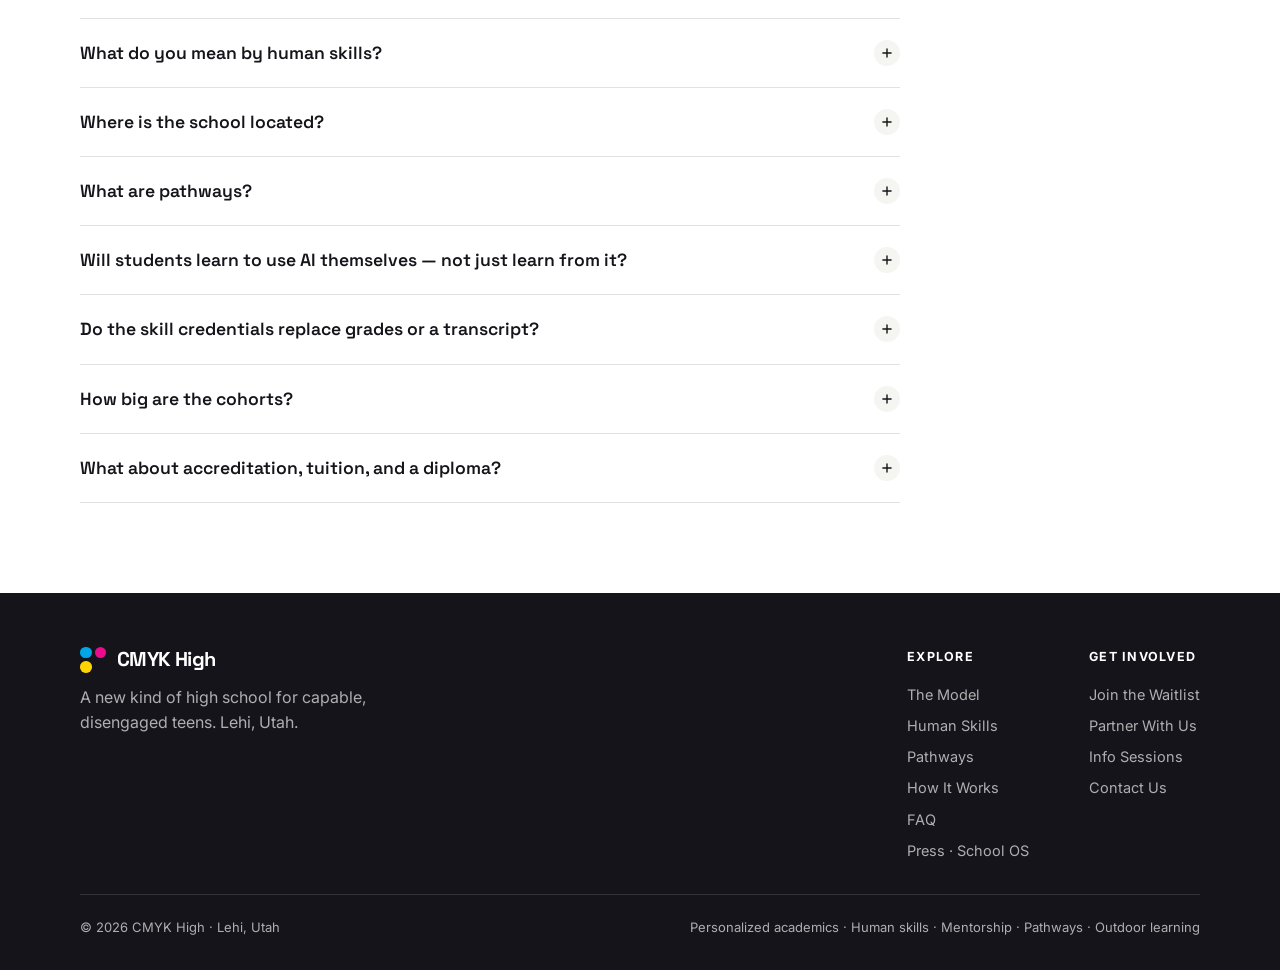
==== commit e897ff67: "Add Press: CMYK High SIS/LMS vision and interactive prototype Introduce Press as a school OS customi" ====
--- a/index.html
+++ b/index.html
@@ -773,6 +773,7 @@
           <a href="#pathways">Pathways</a>
           <a href="#how">How It Works</a>
           <a href="#faq">FAQ</a>
+          <a href="press/">Press · School OS</a>
         </div>
         <div>
           <h4>Get involved</h4>
